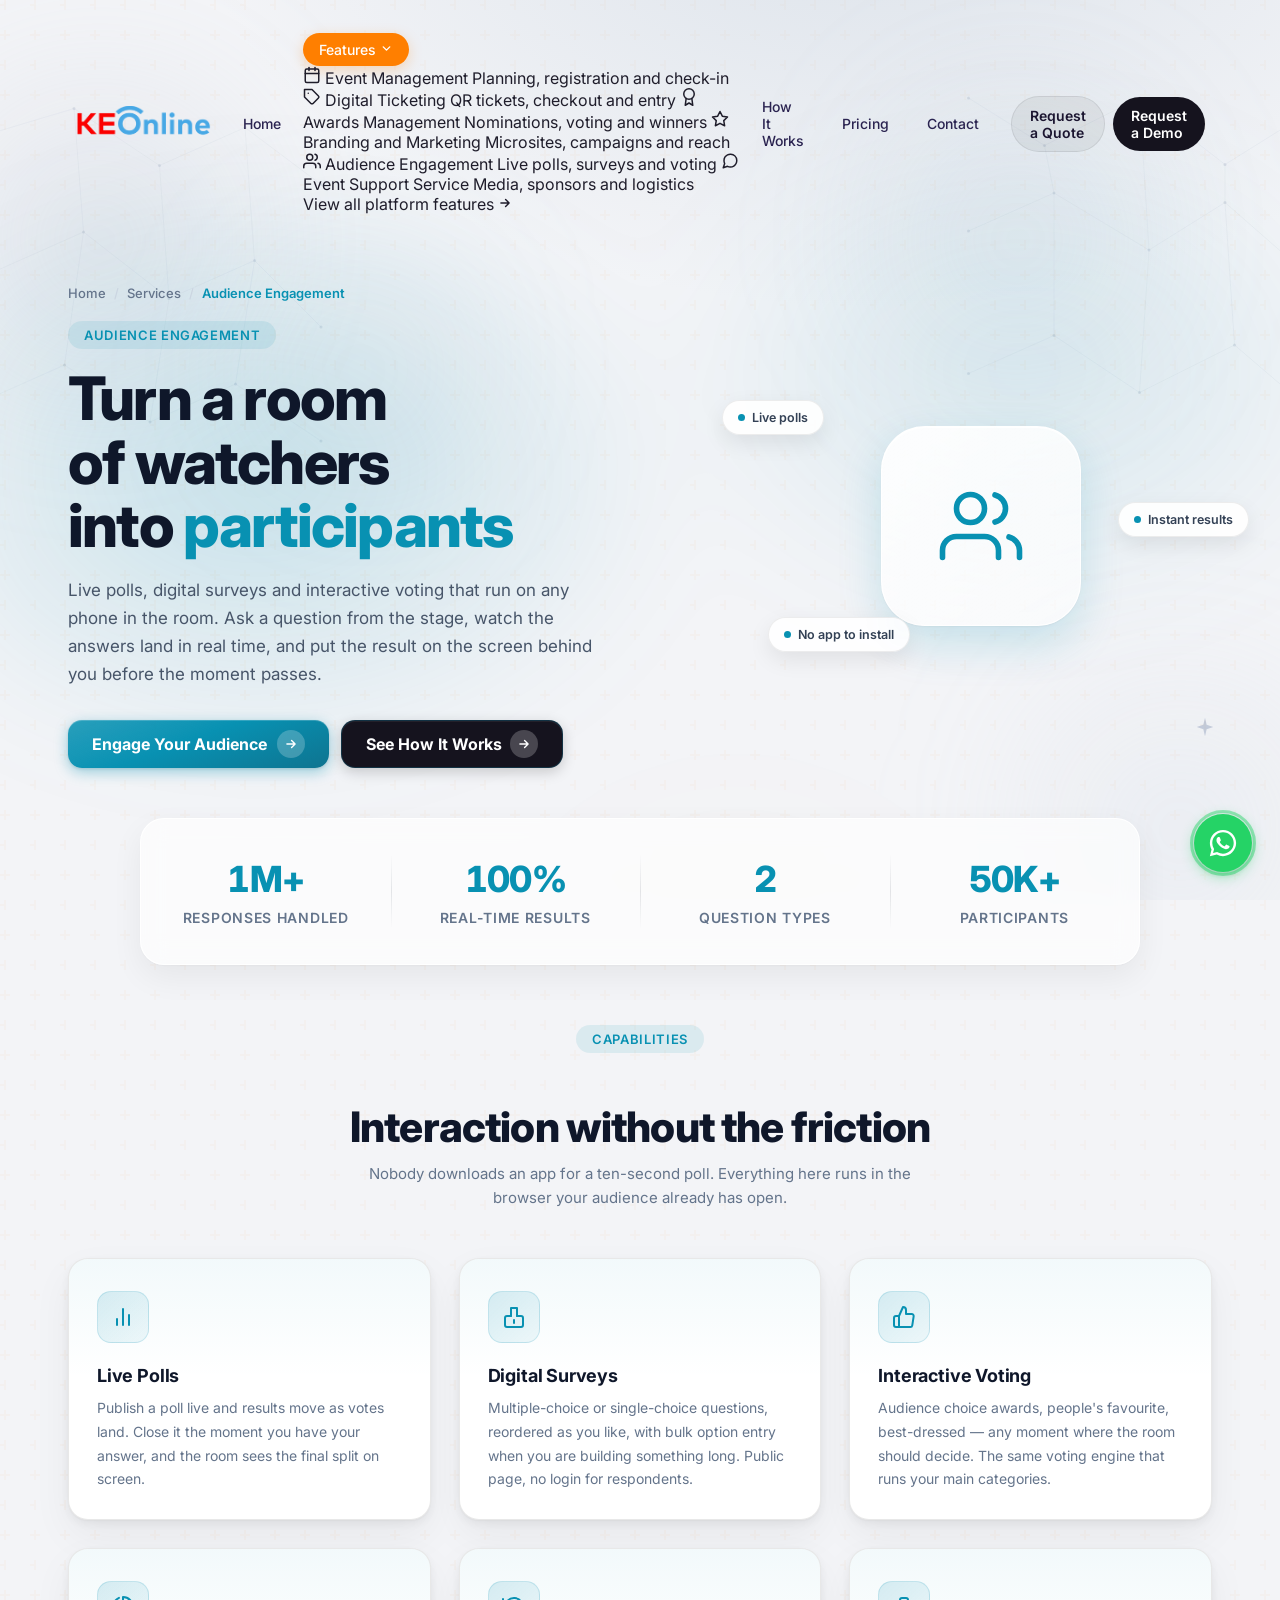
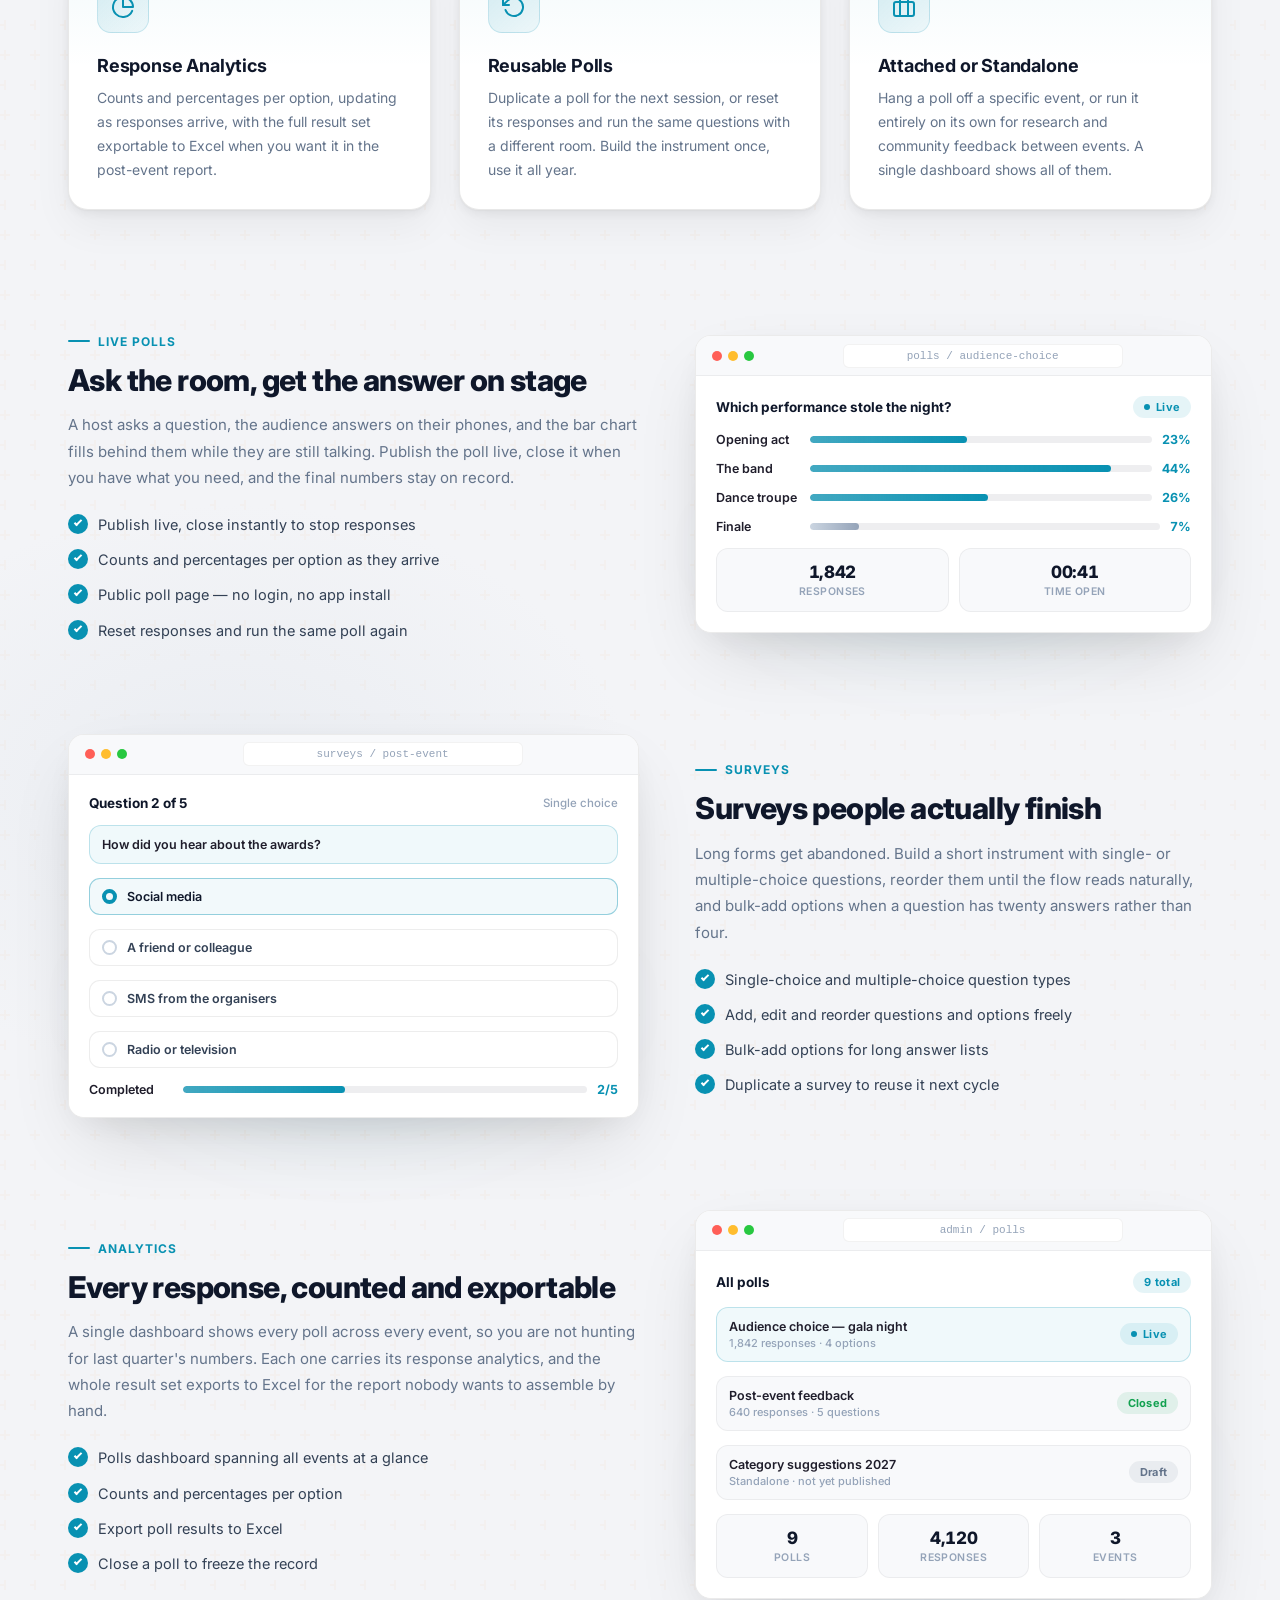
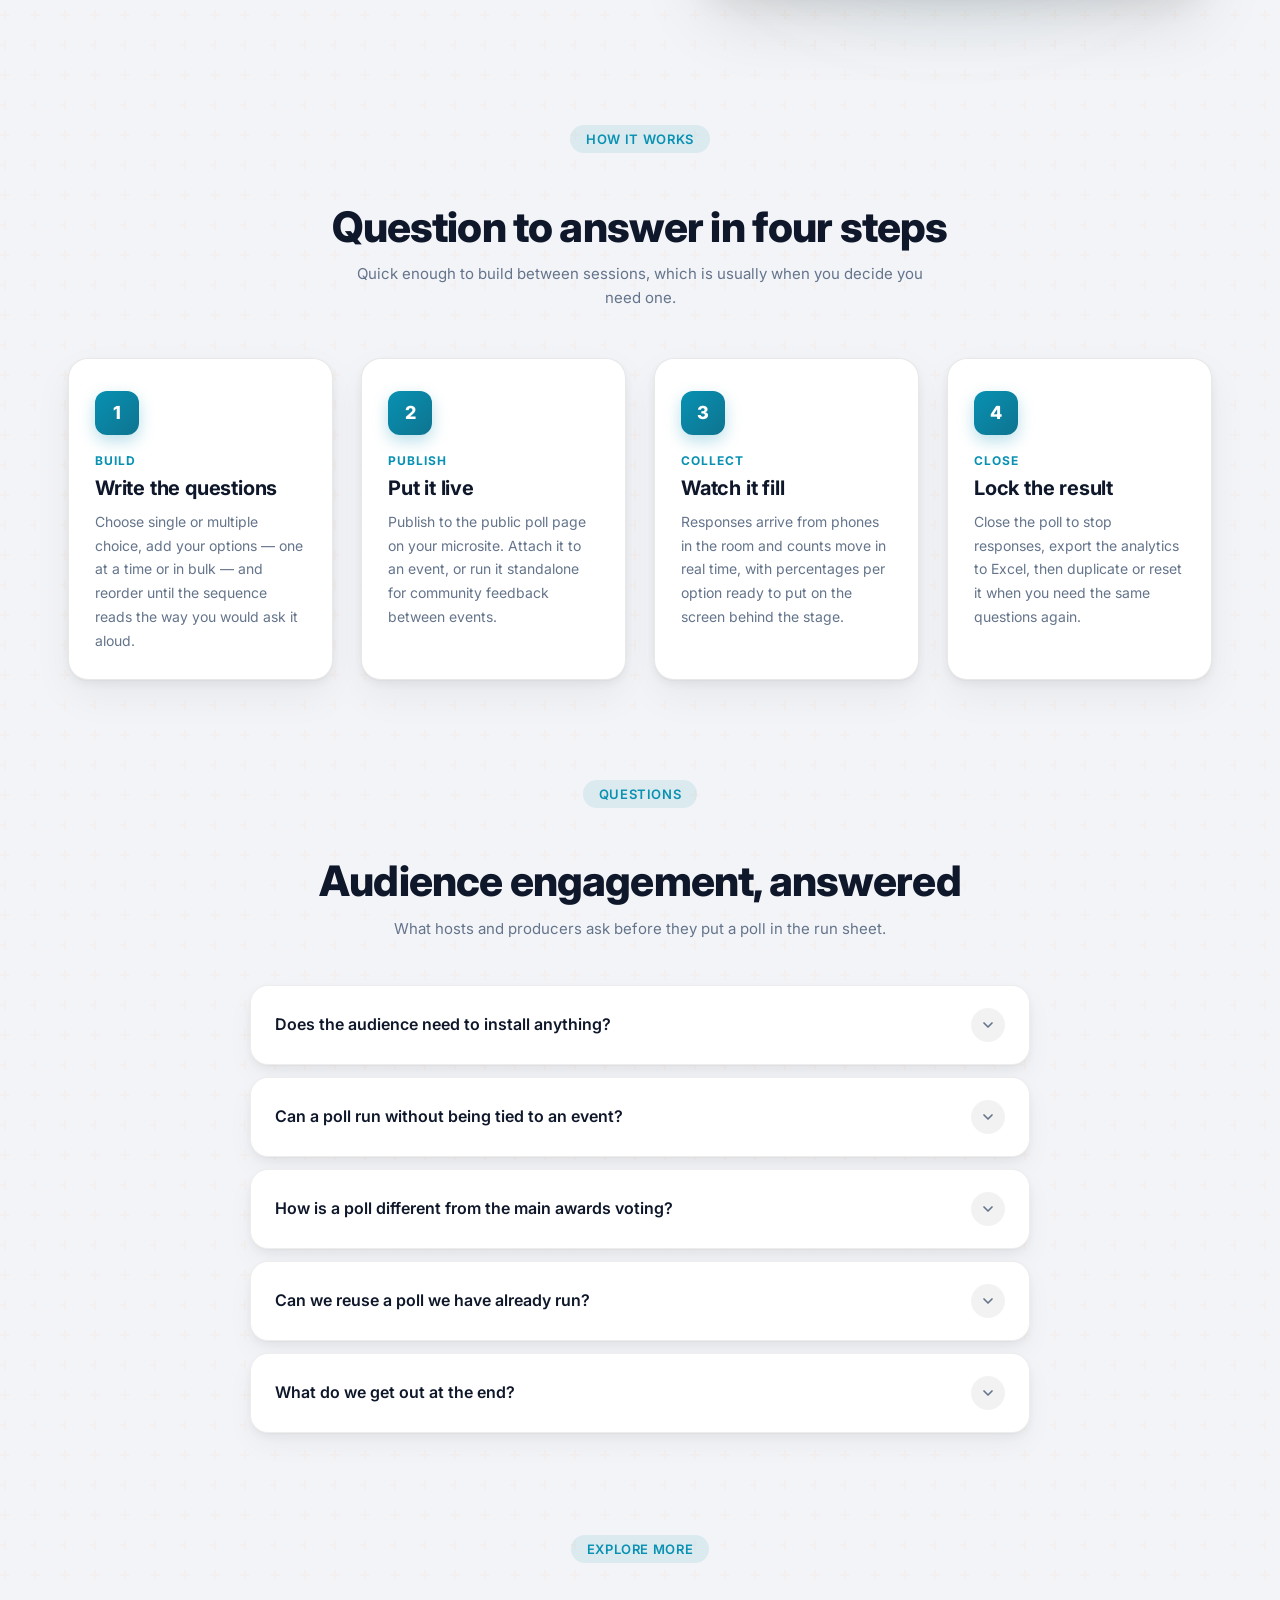
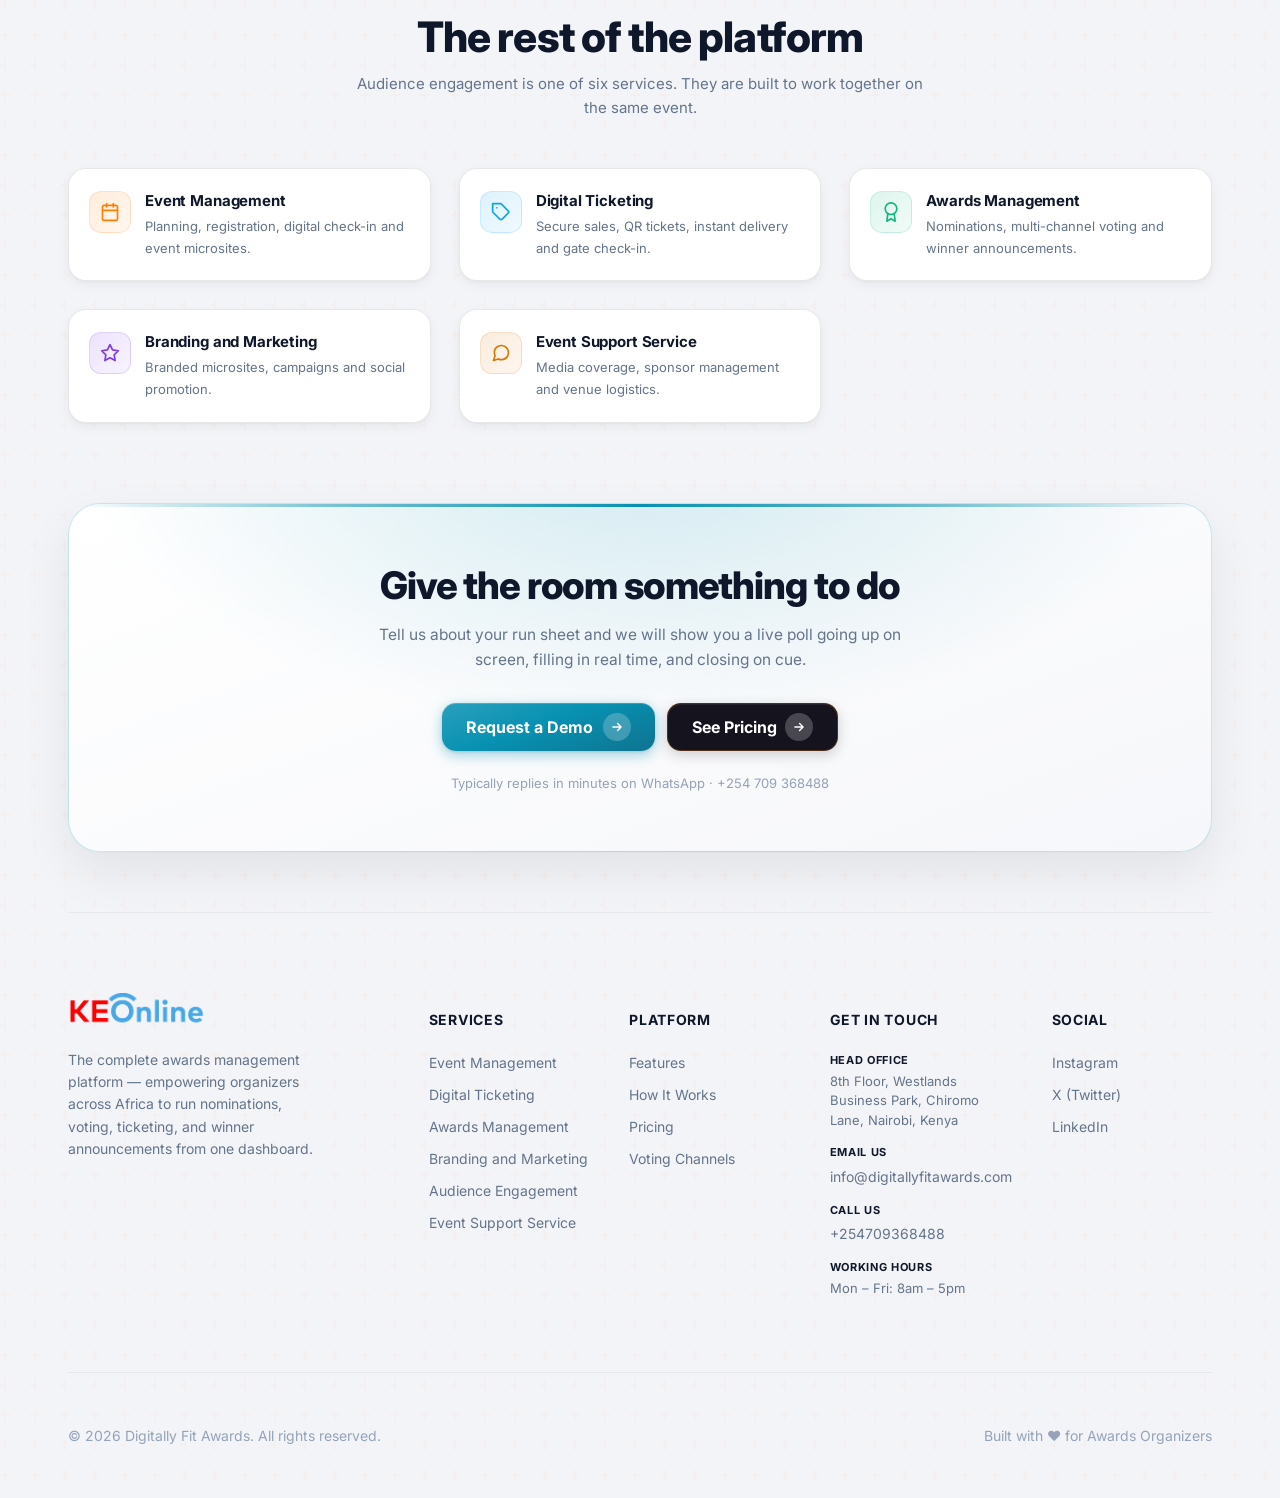
==== audience-engagement.html @ 9b41504e "feat: add Audience Engagement service page" ====
<!DOCTYPE html>
<html lang="en">

<head>
  <meta charset="UTF-8" />
  <meta name="viewport" content="width=device-width, initial-scale=1.0" />
  <meta name="description" content="Live polls, digital surveys and interactive voting that run in any browser, with real-time results and Excel export." />
  <title>Audience Engagement — Digitally Fit Awards</title>
  <link rel="icon" type="image/png" href="logo-favicon.png" />
  <link rel="apple-touch-icon" href="logo-favicon.png" />
  <link rel="preconnect" href="https://fonts.googleapis.com" />
  <link rel="preconnect" href="https://fonts.gstatic.com" crossorigin />
  <link href="https://fonts.googleapis.com/css2?family=Instrument+Serif:ital,wght@0,400;0,700;1,400;1,700&family=Inter:wght@400;500;600;700;800&display=swap" rel="stylesheet" />
  <link rel="stylesheet" href="main.css" />
  <link rel="stylesheet" href="subpage.css" />
  <script src="script.js" defer></script>
</head>

<body class="svc svc-audience-engagement">
  <!-- Scroll Progress -->
  <div class="scroll-progress" id="scroll-progress" aria-hidden="true"></div>

  <!-- Decorative background overlays -->
  <div class="bg-overlays" aria-hidden="true">
    <span class="bokeh bokeh-1"></span>
    <span class="bokeh bokeh-2"></span>
    <span class="bokeh bokeh-3"></span>
    <span class="bokeh bokeh-4"></span>
    <span class="bokeh bokeh-5"></span>
    <span class="bokeh bokeh-6"></span>

    <!-- Constellation / mesh network SVG -->
    <svg class="mesh mesh-left" viewBox="0 0 400 400" preserveAspectRatio="none" aria-hidden="true">
      <g stroke="rgba(100,120,150,0.13)" stroke-width="0.8" fill="none">
        <path d="M20 60 L120 30 L210 90 L300 50 L380 110" />
        <path d="M40 200 L130 160 L220 230 L310 190 L380 260" />
        <path d="M20 340 L110 300 L200 360 L290 320 L380 380" />
        <path d="M120 30 L130 160 L110 300" />
        <path d="M210 90 L220 230 L200 360" />
        <path d="M300 50 L310 190 L290 320" />
      </g>
      <g fill="rgba(100,120,150,0.28)">
        <circle cx="20" cy="60" r="1.6" />
        <circle cx="120" cy="30" r="1.6" />
        <circle cx="210" cy="90" r="1.6" />
        <circle cx="300" cy="50" r="1.6" />
        <circle cx="380" cy="110" r="1.6" />
        <circle cx="40" cy="200" r="1.6" />
        <circle cx="130" cy="160" r="1.6" />
        <circle cx="220" cy="230" r="1.6" />
        <circle cx="310" cy="190" r="1.6" />
        <circle cx="380" cy="260" r="1.6" />
        <circle cx="20" cy="340" r="1.6" />
        <circle cx="110" cy="300" r="1.6" />
        <circle cx="200" cy="360" r="1.6" />
        <circle cx="290" cy="320" r="1.6" />
        <circle cx="380" cy="380" r="1.6" />
      </g>
    </svg>
    <svg class="mesh mesh-right" viewBox="0 0 400 400" preserveAspectRatio="none" aria-hidden="true">
      <g stroke="rgba(100,120,150,0.13)" stroke-width="0.8" fill="none">
        <path d="M30 40 L110 90 L210 40 L300 110 L380 60" />
        <path d="M30 180 L120 140 L220 200 L300 150 L380 220" />
        <path d="M30 330 L120 290 L210 350 L310 300 L380 360" />
        <path d="M110 90 L120 140 L120 290" />
        <path d="M210 40 L220 200 L210 350" />
        <path d="M300 110 L300 150 L310 300" />
      </g>
      <g fill="rgba(100,120,150,0.28)">
        <circle cx="30" cy="40" r="1.6" />
        <circle cx="110" cy="90" r="1.6" />
        <circle cx="210" cy="40" r="1.6" />
        <circle cx="300" cy="110" r="1.6" />
        <circle cx="380" cy="60" r="1.6" />
        <circle cx="30" cy="180" r="1.6" />
        <circle cx="120" cy="140" r="1.6" />
        <circle cx="220" cy="200" r="1.6" />
        <circle cx="300" cy="150" r="1.6" />
        <circle cx="380" cy="220" r="1.6" />
        <circle cx="30" cy="330" r="1.6" />
        <circle cx="120" cy="290" r="1.6" />
        <circle cx="210" cy="350" r="1.6" />
        <circle cx="310" cy="300" r="1.6" />
        <circle cx="380" cy="360" r="1.6" />
      </g>
    </svg>

    <!-- Decorative sparkle -->
    <svg class="sparkle" viewBox="0 0 24 24" aria-hidden="true">
      <path d="M12 2 L13.8 9.5 L21 12 L13.8 14.5 L12 22 L10.2 14.5 L3 12 L10.2 9.5 Z" fill="rgba(100,120,160,0.35)" />
    </svg>
  </div>

  <div class="page">
    <!-- ===================== Header ===================== -->
    <header class="site-header" role="banner">
      <a class="brand" href="index.html" aria-label="Digitally Fit Awards home">
        <img src="dfe-logo.png" alt="Digitally Fit Awards logo" class="brand-logo" />
      </a>

      <nav class="primary-nav" aria-label="Primary">
        <ul>
          <li><a href="index.html" class="nav-link">Home</a></li>
          <li class="nav-item-dropdown">
            <button type="button" class="nav-link nav-dropdown-toggle is-active" id="services-toggle"
              aria-expanded="false" aria-controls="services-menu" aria-haspopup="true">
              Features
              <svg class="nav-caret" width="13" height="13" viewBox="0 0 24 24" fill="none" stroke="currentColor"
                stroke-width="2.6" stroke-linecap="round" stroke-linejoin="round" aria-hidden="true">
                <polyline points="6 9 12 15 18 9" />
              </svg>
            </button>

            <div class="nav-dropdown-menu" id="services-menu" aria-labelledby="services-toggle">
              <div class="nav-dd-grid">
                <a class="nav-dd-item to-event-management" href="event-management.html">
                  <span class="nav-dd-icon">
                    <svg width="18" height="18" viewBox="0 0 24 24" fill="none" stroke="currentColor" stroke-width="2"
                      stroke-linecap="round" stroke-linejoin="round" aria-hidden="true">
                      <rect x="3" y="4" width="18" height="18" rx="2" ry="2" />
                      <line x1="16" y1="2" x2="16" y2="6" />
                      <line x1="8" y1="2" x2="8" y2="6" />
                      <line x1="3" y1="10" x2="21" y2="10" />
                    </svg>
                  </span>
                  <span class="nav-dd-body">
                    <span class="nav-dd-name">Event Management</span>
                    <span class="nav-dd-desc">Planning, registration and check-in</span>
                  </span>
                </a>

                <a class="nav-dd-item to-digital-ticketing" href="digital-ticketing.html">
                  <span class="nav-dd-icon">
                    <svg width="18" height="18" viewBox="0 0 24 24" fill="none" stroke="currentColor" stroke-width="2"
                      stroke-linecap="round" stroke-linejoin="round" aria-hidden="true">
                      <path d="M20.59 13.41l-7.17 7.17a2 2 0 0 1-2.83 0L2 12V2h10l8.59 8.59a2 2 0 0 1 0 2.82z" />
                      <line x1="7" y1="7" x2="7.01" y2="7" />
                    </svg>
                  </span>
                  <span class="nav-dd-body">
                    <span class="nav-dd-name">Digital Ticketing</span>
                    <span class="nav-dd-desc">QR tickets, checkout and entry</span>
                  </span>
                </a>

                <a class="nav-dd-item to-awards-management" href="awards-management.html">
                  <span class="nav-dd-icon">
                    <svg width="18" height="18" viewBox="0 0 24 24" fill="none" stroke="currentColor" stroke-width="2"
                      stroke-linecap="round" stroke-linejoin="round" aria-hidden="true">
                      <circle cx="12" cy="8" r="7" />
                      <polyline points="8.21 13.89 7 23 12 20 17 23 15.79 13.88" />
                    </svg>
                  </span>
                  <span class="nav-dd-body">
                    <span class="nav-dd-name">Awards Management</span>
                    <span class="nav-dd-desc">Nominations, voting and winners</span>
                  </span>
                </a>

                <a class="nav-dd-item to-branding-marketing" href="branding-marketing.html">
                  <span class="nav-dd-icon">
                    <svg width="18" height="18" viewBox="0 0 24 24" fill="none" stroke="currentColor" stroke-width="2"
                      stroke-linecap="round" stroke-linejoin="round" aria-hidden="true">
                      <polygon
                        points="12 2 15.09 8.26 22 9.27 17 14.14 18.18 21.02 12 17.77 5.82 21.02 7 14.14 2 9.27 8.91 8.26 12 2" />
                    </svg>
                  </span>
                  <span class="nav-dd-body">
                    <span class="nav-dd-name">Branding and Marketing</span>
                    <span class="nav-dd-desc">Microsites, campaigns and reach</span>
                  </span>
                </a>

                <a class="nav-dd-item to-audience-engagement is-current" href="audience-engagement.html" aria-current="page">
                  <span class="nav-dd-icon">
                    <svg width="18" height="18" viewBox="0 0 24 24" fill="none" stroke="currentColor" stroke-width="2"
                      stroke-linecap="round" stroke-linejoin="round" aria-hidden="true">
                      <path d="M17 21v-2a4 4 0 0 0-4-4H5a4 4 0 0 0-4 4v2" />
                      <circle cx="9" cy="7" r="4" />
                      <path d="M23 21v-2a4 4 0 0 0-3-3.87" />
                      <path d="M16 3.13a4 4 0 0 1 0 7.75" />
                    </svg>
                  </span>
                  <span class="nav-dd-body">
                    <span class="nav-dd-name">Audience Engagement</span>
                    <span class="nav-dd-desc">Live polls, surveys and voting</span>
                  </span>
                </a>

                <a class="nav-dd-item to-event-support" href="event-support.html">
                  <span class="nav-dd-icon">
                    <svg width="18" height="18" viewBox="0 0 24 24" fill="none" stroke="currentColor" stroke-width="2"
                      stroke-linecap="round" stroke-linejoin="round" aria-hidden="true">
                      <path
                        d="M21 11.5a8.38 8.38 0 0 1-.9 3.8 8.5 8.5 0 0 1-7.6 4.7 8.38 8.38 0 0 1-3.8-.9L3 21l1.9-5.7a8.38 8.38 0 0 1-.9-3.8 8.5 8.5 0 0 1 4.7-7.6 8.38 8.38 0 0 1 3.8-.9h.5a8.48 8.48 0 0 1 8 8v.5z" />
                    </svg>
                  </span>
                  <span class="nav-dd-body">
                    <span class="nav-dd-name">Event Support Service</span>
                    <span class="nav-dd-desc">Media, sponsors and logistics</span>
                  </span>
                </a>
              </div>

              <a class="nav-dd-all" href="index.html#features">
                View all platform features
                <svg width="14" height="14" viewBox="0 0 24 24" fill="none" stroke="currentColor" stroke-width="2.5"
                  stroke-linecap="round" stroke-linejoin="round" aria-hidden="true">
                  <path d="M5 12h14M13 6l6 6-6 6" />
                </svg>
              </a>
            </div>
          </li>
          <li><a href="index.html#how-it-works" class="nav-link">How It Works</a></li>
          <li><a href="index.html#pricing" class="nav-link">Pricing</a></li>
          <li><a href="index.html#contact" class="nav-link">Contact</a></li>
        </ul>
      </nav>

      <div class="header-actions">
        <a href="https://wa.me/254709368488" target="_blank" rel="noopener noreferrer" class="btn btn-ghost">Request a Quote</a>
        <a href="https://wa.me/254709368488" target="_blank" rel="noopener noreferrer" class="btn btn-dark">Request a Demo</a>
      </div>

      <!-- Hamburger Menu Trigger (Mobile only) -->
      <button class="nav-toggle" id="nav-toggle" aria-label="Toggle navigation" aria-expanded="false">
        <span class="hamburger-bar bar-top"></span>
        <span class="hamburger-bar bar-middle"></span>
        <span class="hamburger-bar bar-bottom"></span>
      </button>
    </header>

    <!-- ===================== Mobile Overlay Menu ===================== -->
    <div class="mobile-menu-overlay" id="mobile-menu" aria-hidden="true">
      <div class="mobile-menu-inner">
        <div class="mobile-menu-header">
          <a class="brand" href="index.html" aria-label="Digitally Fit Awards home">
            <img src="dfe-logo.png" alt="Digitally Fit Awards logo" class="brand-logo" />
          </a>
          <button class="mobile-menu-close" id="mobile-menu-close" aria-label="Close menu">
            <svg viewBox="0 0 24 24" width="24" height="24" stroke="currentColor" stroke-width="2.5" fill="none"
              stroke-linecap="round" stroke-linejoin="round">
              <line x1="18" y1="6" x2="6" y2="18"></line>
              <line x1="6" y1="6" x2="18" y2="18"></line>
            </svg>
          </button>
        </div>

        <nav class="mobile-nav" aria-label="Mobile Primary">
          <ul>
            <li style="--i: 1;"><a href="index.html" class="mobile-nav-link">Home</a></li>
            <li style="--i: 2;" class="mobile-nav-group">
              <button type="button" class="mobile-nav-trigger is-active" id="mobile-services-toggle" aria-expanded="true" aria-controls="mobile-services">
                Features
                <svg class="mobile-nav-caret" width="18" height="18" viewBox="0 0 24 24" fill="none"
                  stroke="currentColor" stroke-width="2.6" stroke-linecap="round" stroke-linejoin="round"
                  aria-hidden="true">
                  <polyline points="6 9 12 15 18 9" />
                </svg>
              </button>
              <ul class="mobile-subnav is-open" id="mobile-services">
                <li><a href="event-management.html" class="mobile-subnav-link">Event Management</a></li>
                <li><a href="digital-ticketing.html" class="mobile-subnav-link">Digital Ticketing</a></li>
                <li><a href="awards-management.html" class="mobile-subnav-link">Awards Management</a></li>
                <li><a href="branding-marketing.html" class="mobile-subnav-link">Branding and Marketing</a></li>
                <li><a href="audience-engagement.html" class="mobile-subnav-link is-current" aria-current="page">Audience Engagement</a></li>
                <li><a href="event-support.html" class="mobile-subnav-link">Event Support Service</a></li>
              </ul>
            </li>
            <li style="--i: 3;"><a href="index.html#how-it-works" class="mobile-nav-link">How It Works</a></li>
            <li style="--i: 4;"><a href="index.html#pricing" class="mobile-nav-link">Pricing</a></li>
            <li style="--i: 5;"><a href="index.html#contact" class="mobile-nav-link">Contact</a></li>
          </ul>
        </nav>

        <div class="mobile-menu-footer">
          <a href="https://wa.me/254709368488" target="_blank" rel="noopener noreferrer" class="btn btn-ghost" style="--i: 6;">Request a Quote</a>
          <a href="https://wa.me/254709368488" target="_blank" rel="noopener noreferrer" class="btn btn-dark" style="--i: 7;">Request a Demo</a>
        </div>
      </div>
    </div>

    <!-- ===================== Hero ===================== -->
    <section class="svc-hero" aria-labelledby="svc-title">
      <div class="svc-hero-glow" aria-hidden="true"></div>

      <div class="svc-hero-copy">
        <nav class="svc-breadcrumb" aria-label="Breadcrumb">
          <a href="index.html">Home</a>
          <span class="sep" aria-hidden="true">/</span>
          <a href="index.html#features">Services</a>
          <span class="sep" aria-hidden="true">/</span>
          <span aria-current="page">Audience Engagement</span>
        </nav>

        <span class="svc-eyebrow">Audience Engagement</span>

        <h1 id="svc-title" class="svc-hero-title">
          Turn a room of watchers into <span class="accent">participants</span>
        </h1>

        <p class="svc-hero-lead">Live polls, digital surveys and interactive voting that run on any phone in the room.
          Ask a question from the stage, watch the answers land in real time, and put the result on the screen behind
          you before the moment passes.</p>

        <div class="svc-hero-ctas">
          <a href="https://wa.me/254709368488" target="_blank" rel="noopener noreferrer" class="cta-primary svc-cta-accent">
            <span>Engage Your Audience</span>
            <span class="cta-arrow" aria-hidden="true">
              <svg viewBox="0 0 24 24" width="14" height="14">
                <path d="M5 12h13M13 6l6 6-6 6" fill="none" stroke="#fff" stroke-width="2.4" stroke-linecap="round"
                  stroke-linejoin="round" />
              </svg>
            </span>
          </a>
          <a href="#how-it-works" class="cta-secondary">
            <span>See How It Works</span>
            <span class="cta-arrow" aria-hidden="true">
              <svg viewBox="0 0 24 24" width="14" height="14">
                <path d="M5 12h13M13 6l6 6-6 6" fill="none" stroke="#fff" stroke-width="2.4" stroke-linecap="round"
                  stroke-linejoin="round" />
              </svg>
            </span>
          </a>
        </div>
      </div>

      <div class="svc-hero-visual" aria-hidden="true">
        <div class="svc-hero-emblem">
          <svg viewBox="0 0 24 24" fill="none" stroke="currentColor" stroke-width="1.6" stroke-linecap="round"
            stroke-linejoin="round">
            <path d="M17 21v-2a4 4 0 0 0-4-4H5a4 4 0 0 0-4 4v2" />
            <circle cx="9" cy="7" r="4" />
            <path d="M23 21v-2a4 4 0 0 0-3-3.87" />
            <path d="M16 3.13a4 4 0 0 1 0 7.75" />
          </svg>
        </div>
        <span class="svc-orbit svc-orbit-1">Live polls</span>
        <span class="svc-orbit svc-orbit-2">Instant results</span>
        <span class="svc-orbit svc-orbit-3">No app to install</span>
      </div>
    </section>

    <!-- ===================== Stats ===================== -->
    <section class="svc-stats stats-section" aria-label="Audience engagement at a glance">
      <div class="stats-grid">
        <div class="stat-card">
          <div class="stat-value">1M+</div>
          <div class="stat-label">Responses Handled</div>
        </div>
        <div class="stat-card">
          <div class="stat-value">100%</div>
          <div class="stat-label">Real-Time Results</div>
        </div>
        <div class="stat-card">
          <div class="stat-value">2</div>
          <div class="stat-label">Question Types</div>
        </div>
        <div class="stat-card">
          <div class="stat-value">50K+</div>
          <div class="stat-label">Participants</div>
        </div>
      </div>
    </section>

    <!-- ===================== Capabilities ===================== -->
    <section class="svc-section" id="capabilities">
      <div class="svc-section-head">
        <span class="svc-eyebrow">Capabilities</span>
        <h2 class="section-title">Interaction without the friction</h2>
        <p class="section-subtitle">Nobody downloads an app for a ten-second poll. Everything here runs in the browser
          your audience already has open.</p>
      </div>

      <div class="features-grid">
        <div class="svc-card">
          <div class="svc-card-icon">
            <svg width="24" height="24" viewBox="0 0 24 24" fill="none" stroke="currentColor" stroke-width="2"
              stroke-linecap="round" stroke-linejoin="round" aria-hidden="true">
              <line x1="18" y1="20" x2="18" y2="10" />
              <line x1="12" y1="20" x2="12" y2="4" />
              <line x1="6" y1="20" x2="6" y2="14" />
            </svg>
          </div>
          <h3 class="svc-card-title">Live Polls</h3>
          <p class="svc-card-desc">Publish a poll live and results move as votes land. Close it the moment you have
            your answer, and the room sees the final split on screen.</p>
        </div>

        <div class="svc-card">
          <div class="svc-card-icon">
            <svg width="24" height="24" viewBox="0 0 24 24" fill="none" stroke="currentColor" stroke-width="2"
              stroke-linecap="round" stroke-linejoin="round" aria-hidden="true">
              <path d="M9 11H5a2 2 0 0 0-2 2v7a2 2 0 0 0 2 2h14a2 2 0 0 0 2-2v-7a2 2 0 0 0-2-2h-4" />
              <polyline points="9 11 9 3 15 3 15 11" />
              <line x1="12" y1="15" x2="12" y2="18" />
            </svg>
          </div>
          <h3 class="svc-card-title">Digital Surveys</h3>
          <p class="svc-card-desc">Multiple-choice or single-choice questions, reordered as you like, with bulk option
            entry when you are building something long. Public page, no login for respondents.</p>
        </div>

        <div class="svc-card">
          <div class="svc-card-icon">
            <svg width="24" height="24" viewBox="0 0 24 24" fill="none" stroke="currentColor" stroke-width="2"
              stroke-linecap="round" stroke-linejoin="round" aria-hidden="true">
              <path d="M14 9V5a3 3 0 0 0-3-3l-4 9v11h11.28a2 2 0 0 0 2-1.7l1.38-9a2 2 0 0 0-2-2.3zM7 22H4a2 2 0 0 1-2-2v-7a2 2 0 0 1 2-2h3" />
            </svg>
          </div>
          <h3 class="svc-card-title">Interactive Voting</h3>
          <p class="svc-card-desc">Audience choice awards, people's favourite, best-dressed — any moment where the
            room should decide. The same voting engine that runs your main categories.</p>
        </div>

        <div class="svc-card">
          <div class="svc-card-icon">
            <svg width="24" height="24" viewBox="0 0 24 24" fill="none" stroke="currentColor" stroke-width="2"
              stroke-linecap="round" stroke-linejoin="round" aria-hidden="true">
              <path d="M21.21 15.89A10 10 0 1 1 8 2.83" />
              <path d="M22 12A10 10 0 0 0 12 2v10z" />
            </svg>
          </div>
          <h3 class="svc-card-title">Response Analytics</h3>
          <p class="svc-card-desc">Counts and percentages per option, updating as responses arrive, with the full
            result set exportable to Excel when you want it in the post-event report.</p>
        </div>

        <div class="svc-card">
          <div class="svc-card-icon">
            <svg width="24" height="24" viewBox="0 0 24 24" fill="none" stroke="currentColor" stroke-width="2"
              stroke-linecap="round" stroke-linejoin="round" aria-hidden="true">
              <polyline points="1 4 1 10 7 10" />
              <path d="M3.51 15a9 9 0 1 0 2.13-9.36L1 10" />
            </svg>
          </div>
          <h3 class="svc-card-title">Reusable Polls</h3>
          <p class="svc-card-desc">Duplicate a poll for the next session, or reset its responses and run the same
            questions with a different room. Build the instrument once, use it all year.</p>
        </div>

        <div class="svc-card">
          <div class="svc-card-icon">
            <svg width="24" height="24" viewBox="0 0 24 24" fill="none" stroke="currentColor" stroke-width="2"
              stroke-linecap="round" stroke-linejoin="round" aria-hidden="true">
              <rect x="2" y="7" width="20" height="14" rx="2" ry="2" />
              <path d="M16 21V5a2 2 0 0 0-2-2h-4a2 2 0 0 0-2 2v16" />
            </svg>
          </div>
          <h3 class="svc-card-title">Attached or Standalone</h3>
          <p class="svc-card-desc">Hang a poll off a specific event, or run it entirely on its own for research and
            community feedback between events. A single dashboard shows all of them.</p>
        </div>
      </div>
    </section>

    <!-- ===================== Deep dives ===================== -->
    <section class="svc-deep" aria-label="How audience engagement works in detail">

      <div class="svc-deep-row">
        <div class="svc-deep-copy">
          <span class="svc-deep-label">Live Polls</span>
          <h2 class="svc-deep-title">Ask the room, get the answer on stage</h2>
          <p class="svc-deep-text">A host asks a question, the audience answers on their phones, and the bar chart
            fills behind them while they are still talking. Publish the poll live, close it when you have what you
            need, and the final numbers stay on record.</p>
          <ul class="svc-deep-list">
            <li>Publish live, close instantly to stop responses</li>
            <li>Counts and percentages per option as they arrive</li>
            <li>Public poll page — no login, no app install</li>
            <li>Reset responses and run the same poll again</li>
          </ul>
        </div>

        <div class="svc-deep-visual">
          <div class="browser-frame">
            <div class="browser-header">
              <div class="browser-dots">
                <span class="dot red"></span>
                <span class="dot yellow"></span>
                <span class="dot green"></span>
              </div>
              <div class="browser-address">polls / audience-choice</div>
            </div>
            <div class="svc-mock">
              <div class="svc-mock-head">
                <span class="svc-mock-title">Which performance stole the night?</span>
                <span class="svc-chip is-live">Live</span>
              </div>

              <div class="svc-mock-barrow">
                <span class="svc-mock-name">Opening act</span>
                <span class="svc-mock-bar"><span class="svc-mock-bar-fill" style="width: 46%; --d: 0s;"></span></span>
                <span class="svc-mock-value">23%</span>
              </div>
              <div class="svc-mock-barrow">
                <span class="svc-mock-name">The band</span>
                <span class="svc-mock-bar"><span class="svc-mock-bar-fill" style="width: 88%; --d: .12s;"></span></span>
                <span class="svc-mock-value">44%</span>
              </div>
              <div class="svc-mock-barrow">
                <span class="svc-mock-name">Dance troupe</span>
                <span class="svc-mock-bar"><span class="svc-mock-bar-fill" style="width: 52%; --d: .24s;"></span></span>
                <span class="svc-mock-value">26%</span>
              </div>
              <div class="svc-mock-barrow">
                <span class="svc-mock-name">Finale</span>
                <span class="svc-mock-bar"><span class="svc-mock-bar-fill is-muted" style="width: 14%; --d: .36s;"></span></span>
                <span class="svc-mock-value">7%</span>
              </div>

              <div class="svc-mock-grid cols-2">
                <div class="svc-mock-tile"><strong>1,842</strong><span>Responses</span></div>
                <div class="svc-mock-tile"><strong>00:41</strong><span>Time open</span></div>
              </div>
            </div>
          </div>
        </div>
      </div>

      <div class="svc-deep-row is-reversed">
        <div class="svc-deep-copy">
          <span class="svc-deep-label">Surveys</span>
          <h2 class="svc-deep-title">Surveys people actually finish</h2>
          <p class="svc-deep-text">Long forms get abandoned. Build a short instrument with single- or multiple-choice
            questions, reorder them until the flow reads naturally, and bulk-add options when a question has twenty
            answers rather than four.</p>
          <ul class="svc-deep-list">
            <li>Single-choice and multiple-choice question types</li>
            <li>Add, edit and reorder questions and options freely</li>
            <li>Bulk-add options for long answer lists</li>
            <li>Duplicate a survey to reuse it next cycle</li>
          </ul>
        </div>

        <div class="svc-deep-visual">
          <div class="browser-frame">
            <div class="browser-header">
              <div class="browser-dots">
                <span class="dot red"></span>
                <span class="dot yellow"></span>
                <span class="dot green"></span>
              </div>
              <div class="browser-address">surveys / post-event</div>
            </div>
            <div class="svc-mock">
              <div class="svc-mock-head">
                <span class="svc-mock-title">Question 2 of 5</span>
                <span class="svc-mock-sub">Single choice</span>
              </div>

              <div class="svc-mock-row is-highlight">
                <span class="svc-mock-name">How did you hear about the awards?</span>
              </div>

              <div class="svc-mock-option is-picked">Social media</div>
              <div class="svc-mock-option">A friend or colleague</div>
              <div class="svc-mock-option">SMS from the organisers</div>
              <div class="svc-mock-option">Radio or television</div>

              <div class="svc-mock-barrow">
                <span class="svc-mock-name">Completed</span>
                <span class="svc-mock-bar"><span class="svc-mock-bar-fill" style="width: 40%; --d: 0s;"></span></span>
                <span class="svc-mock-value">2/5</span>
              </div>
            </div>
          </div>
        </div>
      </div>

      <div class="svc-deep-row">
        <div class="svc-deep-copy">
          <span class="svc-deep-label">Analytics</span>
          <h2 class="svc-deep-title">Every response, counted and exportable</h2>
          <p class="svc-deep-text">A single dashboard shows every poll across every event, so you are not hunting for
            last quarter's numbers. Each one carries its response analytics, and the whole result set exports to Excel
            for the report nobody wants to assemble by hand.</p>
          <ul class="svc-deep-list">
            <li>Polls dashboard spanning all events at a glance</li>
            <li>Counts and percentages per option</li>
            <li>Export poll results to Excel</li>
            <li>Close a poll to freeze the record</li>
          </ul>
        </div>

        <div class="svc-deep-visual">
          <div class="browser-frame">
            <div class="browser-header">
              <div class="browser-dots">
                <span class="dot red"></span>
                <span class="dot yellow"></span>
                <span class="dot green"></span>
              </div>
              <div class="browser-address">admin / polls</div>
            </div>
            <div class="svc-mock">
              <div class="svc-mock-head">
                <span class="svc-mock-title">All polls</span>
                <span class="svc-chip">9 total</span>
              </div>

              <div class="svc-mock-row is-highlight">
                <span class="svc-mock-name">Audience choice — gala night
                  <span class="svc-mock-meta">1,842 responses · 4 options</span>
                </span>
                <span class="svc-chip is-live">Live</span>
              </div>

              <div class="svc-mock-row">
                <span class="svc-mock-name">Post-event feedback
                  <span class="svc-mock-meta">640 responses · 5 questions</span>
                </span>
                <span class="svc-chip is-ok">Closed</span>
              </div>

              <div class="svc-mock-row">
                <span class="svc-mock-name">Category suggestions 2027
                  <span class="svc-mock-meta">Standalone · not yet published</span>
                </span>
                <span class="svc-chip is-muted">Draft</span>
              </div>

              <div class="svc-mock-grid">
                <div class="svc-mock-tile"><strong>9</strong><span>Polls</span></div>
                <div class="svc-mock-tile"><strong>4,120</strong><span>Responses</span></div>
                <div class="svc-mock-tile"><strong>3</strong><span>Events</span></div>
              </div>
            </div>
          </div>
        </div>
      </div>
    </section>

    <!-- ===================== How it works ===================== -->
    <section class="svc-section" id="how-it-works">
      <div class="svc-section-head">
        <span class="svc-eyebrow">How It Works</span>
        <h2 class="section-title">Question to answer in four steps</h2>
        <p class="section-subtitle">Quick enough to build between sessions, which is usually when you decide you need
          one.</p>
      </div>

      <div class="lifecycle-grid">
        <div class="svc-step">
          <div class="svc-step-number">1</div>
          <div class="svc-step-phase">Build</div>
          <h3 class="svc-step-title">Write the questions</h3>
          <p class="svc-step-desc">Choose single or multiple choice, add your options — one at a time or in bulk — and
            reorder until the sequence reads the way you would ask it aloud.</p>
        </div>

        <div class="svc-step">
          <div class="svc-step-number">2</div>
          <div class="svc-step-phase">Publish</div>
          <h3 class="svc-step-title">Put it live</h3>
          <p class="svc-step-desc">Publish to the public poll page on your microsite. Attach it to an event, or run it
            standalone for community feedback between events.</p>
        </div>

        <div class="svc-step">
          <div class="svc-step-number">3</div>
          <div class="svc-step-phase">Collect</div>
          <h3 class="svc-step-title">Watch it fill</h3>
          <p class="svc-step-desc">Responses arrive from phones in the room and counts move in real time, with
            percentages per option ready to put on the screen behind the stage.</p>
        </div>

        <div class="svc-step">
          <div class="svc-step-number">4</div>
          <div class="svc-step-phase">Close</div>
          <h3 class="svc-step-title">Lock the result</h3>
          <p class="svc-step-desc">Close the poll to stop responses, export the analytics to Excel, then duplicate or
            reset it when you need the same questions again.</p>
        </div>
      </div>
    </section>

    <!-- ===================== FAQ ===================== -->
    <section class="faq" id="faq">
      <div class="svc-section-head">
        <span class="svc-eyebrow">Questions</span>
        <h2 class="section-title">Audience engagement, answered</h2>
        <p class="section-subtitle">What hosts and producers ask before they put a poll in the run sheet.</p>
      </div>

      <div class="faq-list">
        <div class="faq-item">
          <button type="button" class="faq-trigger" aria-expanded="false" aria-controls="faq-svc-1">
            <span class="faq-question">Does the audience need to install anything?</span>
            <span class="faq-chevron-wrap">
              <svg class="chevron" viewBox="0 0 24 24" fill="none" stroke="currentColor" stroke-width="2.5"
                stroke-linecap="round" stroke-linejoin="round">
                <polyline points="6 9 12 15 18 9" />
              </svg>
            </span>
          </button>
          <div class="faq-content" id="faq-svc-1">
            <div class="faq-answer">
              No. Polls have a public page on your microsite, so participants open a link in whatever browser they
              already have. There is no app, no account and no sign-in step between the question and the answer.
            </div>
          </div>
        </div>

        <div class="faq-item">
          <button type="button" class="faq-trigger" aria-expanded="false" aria-controls="faq-svc-2">
            <span class="faq-question">Can a poll run without being tied to an event?</span>
            <span class="faq-chevron-wrap">
              <svg class="chevron" viewBox="0 0 24 24" fill="none" stroke="currentColor" stroke-width="2.5"
                stroke-linecap="round" stroke-linejoin="round">
                <polyline points="6 9 12 15 18 9" />
              </svg>
            </span>
          </button>
          <div class="faq-content" id="faq-svc-2">
            <div class="faq-answer">
              Yes. A poll can be attached to a specific event or run entirely standalone, which suits community
              research and category suggestions between cycles. Either way it appears on the same polls dashboard
              alongside everything else.
            </div>
          </div>
        </div>

        <div class="faq-item">
          <button type="button" class="faq-trigger" aria-expanded="false" aria-controls="faq-svc-3">
            <span class="faq-question">How is a poll different from the main awards voting?</span>
            <span class="faq-chevron-wrap">
              <svg class="chevron" viewBox="0 0 24 24" fill="none" stroke="currentColor" stroke-width="2.5"
                stroke-linecap="round" stroke-linejoin="round">
                <polyline points="6 9 12 15 18 9" />
              </svg>
            </span>
          </button>
          <div class="faq-content" id="faq-svc-3">
            <div class="faq-answer">
              Awards voting runs through categories and candidates with paid vote bundles, USSD and payment gateways
              behind it. Polls are lighter — free, instant and disposable — for the questions you ask a room rather
              than a nation. Many programmes use both on the same night.
            </div>
          </div>
        </div>

        <div class="faq-item">
          <button type="button" class="faq-trigger" aria-expanded="false" aria-controls="faq-svc-4">
            <span class="faq-question">Can we reuse a poll we have already run?</span>
            <span class="faq-chevron-wrap">
              <svg class="chevron" viewBox="0 0 24 24" fill="none" stroke="currentColor" stroke-width="2.5"
                stroke-linecap="round" stroke-linejoin="round">
                <polyline points="6 9 12 15 18 9" />
              </svg>
            </span>
          </button>
          <div class="faq-content" id="faq-svc-4">
            <div class="faq-answer">
              Two ways. Duplicate it, which leaves the original and its responses untouched, or reset the responses on
              the existing poll and run the same questions with a new audience. Both keep you from rebuilding the
              question set.
            </div>
          </div>
        </div>

        <div class="faq-item">
          <button type="button" class="faq-trigger" aria-expanded="false" aria-controls="faq-svc-5">
            <span class="faq-question">What do we get out at the end?</span>
            <span class="faq-chevron-wrap">
              <svg class="chevron" viewBox="0 0 24 24" fill="none" stroke="currentColor" stroke-width="2.5"
                stroke-linecap="round" stroke-linejoin="round">
                <polyline points="6 9 12 15 18 9" />
              </svg>
            </span>
          </button>
          <div class="faq-content" id="faq-svc-5">
            <div class="faq-answer">
              Response analytics with counts and percentages for every option, and a full export to Excel. Closing the
              poll freezes the record, so the numbers you quote in the post-event report are the numbers that were on
              screen on the night.
            </div>
          </div>
        </div>
      </div>
    </section>

    <!-- ===================== Other services ===================== -->
    <section class="svc-section" id="other-services">
      <div class="svc-section-head">
        <span class="svc-eyebrow">Explore More</span>
        <h2 class="section-title">The rest of the platform</h2>
        <p class="section-subtitle">Audience engagement is one of six services. They are built to work together on the
          same event.</p>
      </div>

      <div class="features-grid">
        <a class="svc-other-card to-event-management" href="event-management.html">
          <span class="svc-other-icon">
            <svg width="20" height="20" viewBox="0 0 24 24" fill="none" stroke="currentColor" stroke-width="2"
              stroke-linecap="round" stroke-linejoin="round" aria-hidden="true">
              <rect x="3" y="4" width="18" height="18" rx="2" ry="2" />
              <line x1="16" y1="2" x2="16" y2="6" />
              <line x1="8" y1="2" x2="8" y2="6" />
              <line x1="3" y1="10" x2="21" y2="10" />
            </svg>
          </span>
          <span class="svc-other-body">
            <span class="svc-other-name">Event Management
              <svg width="14" height="14" viewBox="0 0 24 24" fill="none" stroke="currentColor" stroke-width="2.5"
                stroke-linecap="round" stroke-linejoin="round" aria-hidden="true">
                <path d="M5 12h14M13 6l6 6-6 6" />
              </svg>
            </span>
            <span class="svc-other-desc">Planning, registration, digital check-in and event microsites.</span>
          </span>
        </a>

        <a class="svc-other-card to-digital-ticketing" href="digital-ticketing.html">
          <span class="svc-other-icon">
            <svg width="20" height="20" viewBox="0 0 24 24" fill="none" stroke="currentColor" stroke-width="2"
              stroke-linecap="round" stroke-linejoin="round" aria-hidden="true">
              <path d="M20.59 13.41l-7.17 7.17a2 2 0 0 1-2.83 0L2 12V2h10l8.59 8.59a2 2 0 0 1 0 2.82z" />
              <line x1="7" y1="7" x2="7.01" y2="7" />
            </svg>
          </span>
          <span class="svc-other-body">
            <span class="svc-other-name">Digital Ticketing
              <svg width="14" height="14" viewBox="0 0 24 24" fill="none" stroke="currentColor" stroke-width="2.5"
                stroke-linecap="round" stroke-linejoin="round" aria-hidden="true">
                <path d="M5 12h14M13 6l6 6-6 6" />
              </svg>
            </span>
            <span class="svc-other-desc">Secure sales, QR tickets, instant delivery and gate check-in.</span>
          </span>
        </a>

        <a class="svc-other-card to-awards-management" href="awards-management.html">
          <span class="svc-other-icon">
            <svg width="20" height="20" viewBox="0 0 24 24" fill="none" stroke="currentColor" stroke-width="2"
              stroke-linecap="round" stroke-linejoin="round" aria-hidden="true">
              <circle cx="12" cy="8" r="7" />
              <polyline points="8.21 13.89 7 23 12 20 17 23 15.79 13.88" />
            </svg>
          </span>
          <span class="svc-other-body">
            <span class="svc-other-name">Awards Management
              <svg width="14" height="14" viewBox="0 0 24 24" fill="none" stroke="currentColor" stroke-width="2.5"
                stroke-linecap="round" stroke-linejoin="round" aria-hidden="true">
                <path d="M5 12h14M13 6l6 6-6 6" />
              </svg>
            </span>
            <span class="svc-other-desc">Nominations, multi-channel voting and winner announcements.</span>
          </span>
        </a>

        <a class="svc-other-card to-branding-marketing" href="branding-marketing.html">
          <span class="svc-other-icon">
            <svg width="20" height="20" viewBox="0 0 24 24" fill="none" stroke="currentColor" stroke-width="2"
              stroke-linecap="round" stroke-linejoin="round" aria-hidden="true">
              <polygon
                points="12 2 15.09 8.26 22 9.27 17 14.14 18.18 21.02 12 17.77 5.82 21.02 7 14.14 2 9.27 8.91 8.26 12 2" />
            </svg>
          </span>
          <span class="svc-other-body">
            <span class="svc-other-name">Branding and Marketing
              <svg width="14" height="14" viewBox="0 0 24 24" fill="none" stroke="currentColor" stroke-width="2.5"
                stroke-linecap="round" stroke-linejoin="round" aria-hidden="true">
                <path d="M5 12h14M13 6l6 6-6 6" />
              </svg>
            </span>
            <span class="svc-other-desc">Branded microsites, campaigns and social promotion.</span>
          </span>
        </a>

        <a class="svc-other-card to-event-support" href="event-support.html">
          <span class="svc-other-icon">
            <svg width="20" height="20" viewBox="0 0 24 24" fill="none" stroke="currentColor" stroke-width="2"
              stroke-linecap="round" stroke-linejoin="round" aria-hidden="true">
              <path
                d="M21 11.5a8.38 8.38 0 0 1-.9 3.8 8.5 8.5 0 0 1-7.6 4.7 8.38 8.38 0 0 1-3.8-.9L3 21l1.9-5.7a8.38 8.38 0 0 1-.9-3.8 8.5 8.5 0 0 1 4.7-7.6 8.38 8.38 0 0 1 3.8-.9h.5a8.48 8.48 0 0 1 8 8v.5z" />
            </svg>
          </span>
          <span class="svc-other-body">
            <span class="svc-other-name">Event Support Service
              <svg width="14" height="14" viewBox="0 0 24 24" fill="none" stroke="currentColor" stroke-width="2.5"
                stroke-linecap="round" stroke-linejoin="round" aria-hidden="true">
                <path d="M5 12h14M13 6l6 6-6 6" />
              </svg>
            </span>
            <span class="svc-other-desc">Media coverage, sponsor management and venue logistics.</span>
          </span>
        </a>
      </div>
    </section>

    <!-- ===================== CTA ===================== -->
    <section class="svc-cta-section">
      <div class="svc-cta-band">
        <h2 class="svc-cta-title">Give the room something to do</h2>
        <p class="svc-cta-text">Tell us about your run sheet and we will show you a live poll going up on screen,
          filling in real time, and closing on cue.</p>
        <div class="svc-cta-actions">
          <a href="https://wa.me/254709368488" target="_blank" rel="noopener noreferrer" class="cta-primary svc-cta-accent">
            <span>Request a Demo</span>
            <span class="cta-arrow" aria-hidden="true">
              <svg viewBox="0 0 24 24" width="14" height="14">
                <path d="M5 12h13M13 6l6 6-6 6" fill="none" stroke="#fff" stroke-width="2.4" stroke-linecap="round"
                  stroke-linejoin="round" />
              </svg>
            </span>
          </a>
          <a href="index.html#pricing" class="cta-secondary">
            <span>See Pricing</span>
            <span class="cta-arrow" aria-hidden="true">
              <svg viewBox="0 0 24 24" width="14" height="14">
                <path d="M5 12h13M13 6l6 6-6 6" fill="none" stroke="#fff" stroke-width="2.4" stroke-linecap="round"
                  stroke-linejoin="round" />
              </svg>
            </span>
          </a>
        </div>
        <p class="svc-cta-note">Typically replies in minutes on WhatsApp · +254 709 368488</p>
      </div>
    </section>

    <!-- ===================== Footer ===================== -->
    <footer class="site-footer">
      <div class="footer-grid">
        <div class="footer-brand">
          <img src="dfe-logo.png" alt="Digitally Fit Awards logo" class="brand-logo" style="margin-bottom: 20px;" />
          <p class="footer-desc">The complete awards management platform — empowering organizers across Africa to run
            nominations, voting, ticketing, and winner announcements from one dashboard.</p>
        </div>
        <div class="footer-col">
          <h4>Services</h4>
          <ul class="footer-links">
            <li><a href="event-management.html">Event Management</a></li>
            <li><a href="digital-ticketing.html">Digital Ticketing</a></li>
            <li><a href="awards-management.html">Awards Management</a></li>
            <li><a href="branding-marketing.html">Branding and Marketing</a></li>
            <li><a href="audience-engagement.html">Audience Engagement</a></li>
            <li><a href="event-support.html">Event Support Service</a></li>
          </ul>
        </div>
        <div class="footer-col">
          <h4>Platform</h4>
          <ul class="footer-links">
            <li><a href="index.html#features">Features</a></li>
            <li><a href="index.html#how-it-works">How It Works</a></li>
            <li><a href="index.html#pricing">Pricing</a></li>
            <li><a href="index.html#voting-channels">Voting Channels</a></li>
          </ul>
        </div>
        <div class="footer-col" id="contact">
          <h4>Get in Touch</h4>
          <ul class="footer-links footer-contact">
            <li class="contact-item">
              <span class="contact-label">Head Office</span>
              <span class="contact-value">8th Floor, Westlands Business Park, Chiromo Lane, Nairobi, Kenya</span>
            </li>
            <li class="contact-item">
              <span class="contact-label">Email Us</span>
              <a href="mailto:info@digitallyfitawards.com" class="contact-link">info@digitallyfitawards.com</a>
            </li>
            <li class="contact-item">
              <span class="contact-label">Call Us</span>
              <a href="tel:+254709368488" class="contact-link">+254709368488</a>
            </li>
            <li class="contact-item">
              <span class="contact-label">Working Hours</span>
              <span class="contact-value">Mon – Fri: 8am – 5pm</span>
            </li>
          </ul>
        </div>
        <div class="footer-col">
          <h4>Social</h4>
          <ul class="footer-links">
            <li><a href="https://www.instagram.com/digitallyfitawards/" target="_blank" rel="noopener noreferrer">Instagram</a></li>
            <li><a href="https://x.com/DigitallyFAward" target="_blank" rel="noopener noreferrer">X (Twitter)</a></li>
            <li><a href="https://ke.linkedin.com/company/digitally-fit-awards" target="_blank" rel="noopener noreferrer">LinkedIn</a></li>
          </ul>
        </div>
      </div>
      <div class="footer-bottom">
        <p>© 2026 Digitally Fit Awards. All rights reserved.</p>
        <p>Built with ❤️ for Awards Organizers</p>
      </div>
    </footer>
  </div>

  <!-- ===================== Floating WhatsApp Button ===================== -->
  <div class="wa-float" id="wa-float" role="complementary" aria-label="Chat on WhatsApp">
    <!-- Tooltip card -->
    <div class="wa-tooltip" id="wa-tooltip">
      <button class="wa-tooltip-close" id="wa-close" aria-label="Dismiss">
        <svg width="12" height="12" viewBox="0 0 24 24" fill="none" stroke="currentColor" stroke-width="2.8"
          stroke-linecap="round">
          <line x1="18" y1="6" x2="6" y2="18" />
          <line x1="6" y1="6" x2="18" y2="18" />
        </svg>
      </button>
      <p class="wa-tooltip-title">Chat with us on WhatsApp <span class="wa-wave">👋</span></p>
      <p class="wa-tooltip-sub">We typically reply in minutes</p>
    </div>
    <!-- WhatsApp button -->
    <a class="wa-btn" href="https://wa.me/254709368488" target="_blank" rel="noopener noreferrer"
      aria-label="Chat on WhatsApp">
      <svg viewBox="0 0 32 32" width="30" height="30" fill="#fff" xmlns="http://www.w3.org/2000/svg">
        <path
          d="M16.002 2C8.268 2 2 8.268 2 16.002c0 2.477.648 4.8 1.778 6.82L2 30l7.38-1.752A13.94 13.94 0 0 0 16.002 30C23.732 30 30 23.732 30 16.002 30 8.268 23.732 2 16.002 2zm0 25.417a11.36 11.36 0 0 1-5.795-1.586l-.416-.247-4.38 1.04 1.076-4.265-.271-.437A11.365 11.365 0 0 1 4.583 16c0-6.298 5.12-11.418 11.418-11.418S27.42 9.702 27.42 16c0 6.3-5.12 11.418-11.418 11.418zm6.258-8.548c-.343-.172-2.03-1.002-2.345-1.116-.315-.114-.544-.171-.773.172-.229.343-.886 1.116-1.086 1.344-.2.229-.4.257-.742.086-.343-.172-1.449-.534-2.76-1.703-1.02-.91-1.71-2.033-1.91-2.376-.2-.343-.021-.529.15-.7.154-.152.343-.4.514-.6.172-.2.229-.343.343-.572.114-.229.057-.429-.029-.6-.086-.172-.773-1.863-1.059-2.549-.28-.672-.563-.58-.773-.591l-.657-.011c-.229 0-.6.086-.914.429-.315.343-1.2 1.173-1.2 2.863 0 1.69 1.228 3.32 1.4 3.549.171.229 2.42 3.692 5.862 5.177.82.354 1.46.566 1.958.724.823.261 1.572.224 2.164.136.66-.099 2.03-.83 2.317-1.631.286-.8.286-1.486.2-1.63-.085-.142-.314-.228-.657-.4z" />
      </svg>
    </a>
  </div>
</body>

</html>
---- main.css ----
/* ============================================================
   Project — Hero + DFE Dashboard preview
   Theme: light silver-white gradient with mesh + bokeh overlays
   ============================================================ */

/* ---------- Reset / base ---------- */
*,
*::before,
*::after {
  box-sizing: border-box;
}

html,
body {
  margin: 0;
  padding: 0;
}

body {
  font-family: 'Inter', 'Public Sans', system-ui, -apple-system, Segoe UI, Roboto, sans-serif;
  color: #1f1d2b;
  -webkit-font-smoothing: antialiased;
  -moz-osx-font-smoothing: grayscale;
  text-rendering: optimizeLegibility;
  min-height: 100vh;
  /* Light silver-white gradient matching the reference screenshot */
  background:
    radial-gradient(ellipse 1100px 700px at 68% -2%, rgba(185, 200, 215, .40) 0%, transparent 62%),
    radial-gradient(ellipse 700px 500px at 18% 38%, rgba(200, 210, 222, .22) 0%, transparent 58%),
    url("data:image/svg+xml,%3Csvg width='60' height='60' viewBox='0 0 60 60' xmlns='http://www.w3.org/2000/svg'%3E%3Cg fill='none' fill-rule='evenodd'%3E%3Cg fill='%23ff7f00' fill-opacity='0.03'%3E%3Cpath d='M36 34v-4h-2v4h-4v2h4v4h2v-4h4v-2h-4zm0-30V0h-2v4h-4v2h4v4h2V4h-4zM6 34v-4H4v4H0v2h4v4h2v-4h4v-2H6zM6 4V0H4v4H0v2h4v4h2V4H6z'/%3E%3C/g%3E%3C/g%3E%3C/svg%3E"),
    #f3f4f7;
  overflow-x: hidden;
  overflow-x: clip;
}

::selection {
  background: #ff7f00;
  color: #fff;
}

html {
  scroll-behavior: smooth;
  /* Belt-and-braces against horizontal panning on mobile —
     body alone is not reliable on iOS/Android browsers */
  overflow-x: hidden;
  overflow-x: clip;
  /* Stop mobile browsers from auto-inflating text sizes */
  -webkit-text-size-adjust: 100%;
  text-size-adjust: 100%;
}

/* ---------- Premium motion & utility helpers ---------- */

/* Thin reading-progress bar pinned to the viewport top */
.scroll-progress {
  position: fixed;
  top: 0;
  left: 0;
  right: 0;
  height: 3px;
  background: linear-gradient(90deg, #ffa54f, #ff7f00, #e67200);
  transform: scaleX(0);
  transform-origin: 0 50%;
  z-index: 1000;
  pointer-events: none;
}

@keyframes fadeUp {
  from {
    opacity: 0;
    transform: translateY(24px);
  }

  to {
    opacity: 1;
    transform: translateY(0);
  }
}

/* Scroll-reveal — classes are applied by script.js, so the page
   degrades gracefully (fully visible) when JS is unavailable */
.reveal {
  opacity: 0;
}

.reveal.is-visible {
  animation: revealUp .8s cubic-bezier(.2, .8, .2, 1) var(--reveal-delay, 0s) both;
}

@keyframes revealUp {
  from {
    opacity: 0;
    transform: translateY(26px);
  }

  to {
    opacity: 1;
    transform: translateY(0);
  }
}

a:focus-visible,
button:focus-visible {
  outline: 2px solid rgba(255, 127, 0, .85);
  outline-offset: 3px;
}

@media (prefers-reduced-motion: reduce) {
  html {
    scroll-behavior: auto;
  }

  .reveal {
    opacity: 1;
  }

  .reveal.is-visible {
    animation: none;
  }
}

a {
  text-decoration: none;
  color: inherit;
}

button {
  font: inherit;
  cursor: pointer;
  border: 0;
  background: transparent;
}

ul {
  list-style: none;
  margin: 0;
  padding: 0;
}

/* ---------- Background overlays ---------- */
.bg-overlays {
  position: fixed;
  inset: 0;
  pointer-events: none;
  z-index: 0;
  overflow: hidden;
}



.bokeh {
  position: absolute;
  border-radius: 50%;
  filter: blur(80px);
}

.bokeh-1 {
  width: 360px;
  height: 360px;
  left: -80px;
  top: 60px;
  background: radial-gradient(circle, rgba(180, 192, 208, .45) 0%, transparent 70%);
}

.bokeh-2 {
  width: 260px;
  height: 260px;
  left: 18%;
  top: 240px;
  background: radial-gradient(circle, rgba(195, 206, 218, .30) 0%, transparent 70%);
}

.bokeh-3 {
  width: 320px;
  height: 320px;
  right: 8%;
  top: 80px;
  background: radial-gradient(circle, rgba(188, 200, 215, .35) 0%, transparent 70%);
}

.bokeh-4 {
  width: 380px;
  height: 380px;
  right: -90px;
  bottom: -120px;
  background: radial-gradient(circle, rgba(200, 210, 224, .30) 0%, transparent 70%);
}

.bokeh-5 {
  width: 450px;
  height: 450px;
  left: 40%;
  top: 800px;
  background: radial-gradient(circle, rgba(255, 127, 0, .05) 0%, transparent 70%);
}

.bokeh-6 {
  width: 500px;
  height: 500px;
  right: 15%;
  top: 1500px;
  background: radial-gradient(circle, rgba(185, 200, 215, .15) 0%, transparent 70%);
}

.mesh {
  position: absolute;
  width: 380px;
  height: 380px;
  opacity: .55;
}

.mesh-left {
  left: -40px;
  top: 80px;
}

.mesh-right {
  right: -40px;
  top: 60px;
}

.sparkle {
  position: absolute;
  right: 5%;
  bottom: 18%;
  width: 22px;
  height: 22px;
  opacity: .9;
}

/* ---------- Page wrapper ---------- */
.page {
  position: relative;
  z-index: 1;
  max-width: 1200px;
  margin: 0 auto;
  padding: 26px 28px 0;
}

/* ============================================================
   Header
   ============================================================ */
.site-header {
  display: flex;
  align-items: center;
  justify-content: space-between;
  gap: 16px;
  /* Stick to viewport top so it can animate on scroll */
  position: sticky;
  top: 14px;
  z-index: 20;
  /* Baseline pill geometry — visually transparent at the top of the page */
  margin: 0 auto;
  max-width: 100%;
  padding: 6px 6px 6px 6px;
  border-radius: 999px;
  border: 1px solid transparent;
  background-color: transparent;
  box-shadow: 0 0 0 0 rgba(0, 0, 0, 0);
  transition:
    max-width .45s cubic-bezier(.2, .8, .2, 1),
    padding .35s ease,
    background-color .35s ease,
    border-color .35s ease,
    box-shadow .35s ease,
    -webkit-backdrop-filter .35s ease,
    backdrop-filter .35s ease;
}

/* Collapsed state — added by script.js once the user scrolls past a threshold */
.site-header.is-scrolled {
  max-width: 1140px; /* Expanded width matching standard SaaS float navigation */
  padding: 8px 16px 8px 20px; /* Enhanced pill padding for balanced layout */
  background-color: rgba(255, 255, 255, 0.82);
  border-color: rgba(255, 255, 255, 0.4); /* Elegant translucent border */
  box-shadow: 0 16px 36px rgba(0, 0, 0, 0.05), 0 1px 3px rgba(0, 0, 0, 0.02); /* Multi-layered drop shadow */
  backdrop-filter: blur(18px) saturate(140%);
  -webkit-backdrop-filter: blur(18px) saturate(140%);
}

/* Flatten the inner nav pill so we don't get a pill-in-pill look */
.site-header.is-scrolled .primary-nav ul {
  background: transparent;
  border-color: transparent;
  padding: 0;
  backdrop-filter: none;
  -webkit-backdrop-filter: none;
}

.site-header.is-scrolled .nav-link.is-active {
  background: transparent;
  box-shadow: none;
  color: #1b1530;
  font-weight: 600;
}

/* Keep the secondary CTA visible for premium usability and completeness */
.site-header.is-scrolled .btn-ghost {
  display: inline-flex;
}

@media (prefers-reduced-motion: reduce) {
  .site-header {
    transition: none;
  }
}

.brand {
  display: inline-flex;
  align-items: center;
}

.brand-logo {
  display: block;
  height: 36px;
  width: auto;
  object-fit: contain;
  user-select: none;
  -webkit-user-drag: none;
}

.primary-nav ul {
  display: flex;
  align-items: center;
  gap: 6px;
}

.nav-link {
  display: inline-block;
  padding: 8px 16px;
  border-radius: 999px;
  font-size: 14px;
  font-weight: 500;
  color: #2a2350;
  transition: background-color .2s ease, color .2s ease;
}

.nav-link:hover {
  background: rgba(0, 0, 0, .06);
}

.nav-link.is-active {
  background: #ff7f00;
  color: #fff;
  box-shadow: 0 4px 14px rgba(255, 127, 0, .25);
}

.header-actions {
  display: inline-flex;
  align-items: center;
  gap: 8px;
}

.btn {
  display: inline-flex;
  align-items: center;
  justify-content: center;
  padding: 10px 18px;
  border-radius: 999px;
  font-size: 14px;
  font-weight: 600;
  transition: transform .15s ease, background-color .2s ease, color .2s ease, box-shadow .2s ease;
}

.btn-ghost {
  color: #1b1530;
  background: rgba(0, 0, 0, .05);
  border: 1px solid rgba(0, 0, 0, .08);
}

.btn-ghost:hover {
  background: rgba(0, 0, 0, .09);
}

.btn-dark {
  color: #fff;
  background: #15131e;
}

.btn-dark:hover {
  background: #000;
  transform: translateY(-1px);
}

/* ============================================================
   Hero
   ============================================================ */
.hero {
  text-align: center;
  padding: 80px 0 20px; /* Balanced top space, tighter bottom to pull mockup above the fold */
}

.hero-badge {
  display: inline-flex;
  align-items: center;
  gap: 9px;
  padding: 8px 18px;
  border-radius: 999px;
  background: rgba(255, 255, 255, 0.82);
  border: 1px solid rgba(0, 0, 0, 0.08);
  font-size: 13px;
  color: #374151;
  font-weight: 600;
  letter-spacing: .01em;
  backdrop-filter: blur(6px);
  -webkit-backdrop-filter: blur(6px);
  box-shadow: 0 1px 4px rgba(0, 0, 0, 0.07);
}

.badge-dot {
  width: 8px;
  height: 8px;
  border-radius: 50%;
  background: #ff7f00;
  flex-shrink: 0;
  box-shadow: 0 0 0 3px rgba(255, 127, 0, .18);
  animation: badgePulse 2.2s ease-in-out infinite;
}

@keyframes badgePulse {

  0%,
  100% {
    box-shadow: 0 0 0 3px rgba(255, 127, 0, .18);
  }

  50% {
    box-shadow: 0 0 0 7px rgba(255, 127, 0, .05);
  }
}

.badge-coin {
  width: 22px;
  height: 22px;
  border-radius: 50%;
  background: linear-gradient(135deg, #ffd778, #f5a623);
  display: inline-flex;
  align-items: center;
  justify-content: center;
  font-weight: 700;
  font-size: 12px;
  color: #6b3b00;
  box-shadow: 0 2px 6px rgba(245, 166, 35, .35);
}

.badge-pill {
  background: #fff;
  color: #1b1530;
  padding: 2px 10px;
  border-radius: 999px;
  font-weight: 600;
  font-size: 12px;
}

.hero-title {
  margin: 22px auto 14px;
  max-width: 880px;
  font-family: 'Instrument Serif', Georgia, 'Times New Roman', serif;
  font-size: clamp(48px, 7vw, 80px);
  line-height: 1.08;
  letter-spacing: -.01em;
  font-weight: 700;
  font-style: normal;
  color: #0f172a;
  text-shadow: none;
}

.hero-title em,
.hero-title i {
  font-style: italic;
  font-weight: 700;
}

/* Gradient ink on the hashtag line — same oranges as the primary CTA */
.title-accent {
  background: linear-gradient(120deg, #ff9f40 0%, #ff7f00 55%, #e67200 100%);
  -webkit-background-clip: text;
  background-clip: text;
  -webkit-text-fill-color: transparent;
  color: #ff7f00;
  font-style: normal;
}

.hero-subtitle {
  margin: 0 auto 28px;
  max-width: 620px;
  font-size: 15px;
  color: #64748b;
  line-height: 1.7;
  letter-spacing: .01em;
}

.hero-ctas {
  display: inline-flex;
  align-items: center;
  gap: 10px;
  flex-wrap: wrap;
  justify-content: center;
}

/* ---- Primary CTA: solid purple gradient ---- */
.cta-primary {
  display: inline-flex;
  align-items: center;
  justify-content: center;
  gap: 10px;
  padding: 0 24px;
  min-height: 48px;
  border-radius: 14px;
  background: linear-gradient(160deg, #ffa54f 0%, #ff7f00 45%, #e67200 100%);
  color: #fff;
  font-weight: 700;
  font-size: 16px;
  border: none;
  box-shadow:
    0 4px 14px rgba(255, 127, 0, .38),
    0 1px 3px rgba(0, 0, 0, .12),
    inset 0 1px 0 rgba(255, 255, 255, .18);
  transition: transform .2s ease, box-shadow .25s ease, filter .2s ease;
  white-space: nowrap;
}

.cta-primary:hover {
  transform: translateY(-2px);
  box-shadow:
    0 8px 26px rgba(255, 127, 0, .50),
    0 2px 6px rgba(0, 0, 0, .14),
    inset 0 1px 0 rgba(255, 255, 255, .22);
  filter: brightness(1.07);
}

.cta-primary:active {
  transform: translateY(0);
  filter: brightness(0.96);
}

/* Arrow icon circle inside primary CTA */
.cta-arrow {
  width: 28px;
  height: 28px;
  border-radius: 50%;
  background: rgba(255, 255, 255, .22);
  display: inline-flex;
  align-items: center;
  justify-content: center;
  flex-shrink: 0;
  transition: background .2s ease;
}

.cta-primary:hover .cta-arrow {
  background: rgba(255, 255, 255, .32);
}

/* ---- Secondary CTA: dark filled, same height as primary ---- */
.cta-secondary {
  display: inline-flex;
  align-items: center;
  justify-content: center;
  gap: 8px;
  padding: 0 24px;
  min-height: 48px;
  border-radius: 14px;
  font-size: 16px;
  font-weight: 700;
  color: #fff;
  background: #15131e;
  border: 1px solid rgba(255, 127, 0, .25);
  box-shadow:
    0 4px 14px rgba(0, 0, 0, .18),
    inset 0 1px 0 rgba(255, 255, 255, .06);
  transition: transform .2s ease, box-shadow .25s ease, background .2s ease, border-color .2s ease;
  white-space: nowrap;
}

.cta-secondary:hover {
  transform: translateY(-2px);
  background: #1e1a30;
  border-color: rgba(255, 127, 0, .55);
  box-shadow:
    0 8px 24px rgba(255, 127, 0, .22),
    0 2px 6px rgba(0, 0, 0, .15),
    inset 0 1px 0 rgba(255, 255, 255, .08);
}

.cta-secondary:active {
  transform: translateY(0);
  filter: brightness(0.97);
}

/* ---- Hero entrance choreography ---- */
.hero-badge {
  animation: fadeUp .7s cubic-bezier(.2, .8, .2, 1) 0s both;
}

.hero-title {
  animation: fadeUp .7s cubic-bezier(.2, .8, .2, 1) .08s both;
}

.hero-subtitle {
  animation: fadeUp .7s cubic-bezier(.2, .8, .2, 1) .16s both;
}

.hero-ctas {
  animation: fadeUp .7s cubic-bezier(.2, .8, .2, 1) .24s both;
}

.product-shot {
  animation: fadeUp .9s cubic-bezier(.2, .8, .2, 1) .34s both;
}

@media (prefers-reduced-motion: reduce) {

  .hero-badge,
  .hero-title,
  .hero-subtitle,
  .hero-ctas,
  .product-shot {
    animation: none;
  }
}

/* ============================================================
   Product screenshot (SaaS preview)
   ============================================================ */
.product-shot {
  position: relative;
  max-width: 95%; /* Make dashboard preview wider and more prominent */
  margin: 24px auto 40px; /* Compact bottom margin to pull up the sponsor section */
  padding: 0;
  border-radius: 16px;
  box-shadow:
    0 10px 40px -10px rgba(0, 0, 0, 0.08),
    0 30px 80px -15px rgba(0, 0, 0, 0.12);
}

/* Soft brand glow bleeding out from behind the browser frame */
.product-shot::before {
  content: '';
  position: absolute;
  inset: 10% -4% -8%;
  background: radial-gradient(ellipse 62% 55% at 50% 62%, rgba(255, 127, 0, 0.14), transparent 70%);
  filter: blur(42px);
  z-index: -1;
  pointer-events: none;
}

.browser-frame {
  background: #fff;
  border-radius: 16px;
  border: 1px solid rgba(0, 0, 0, 0.08);
  overflow: hidden;
  display: flex;
  flex-direction: column;
}

.browser-header {
  height: 40px;
  background: #f8f9fb;
  border-bottom: 1px solid rgba(0, 0, 0, 0.05);
  display: flex;
  align-items: center;
  padding: 0 16px;
  gap: 16px;
}

.browser-dots {
  display: flex;
  gap: 6px;
}

.dot {
  width: 10px;
  height: 10px;
  border-radius: 50%;
}

.dot.red { background: #ff5f57; }
.dot.yellow { background: #ffbd2e; }
.dot.green { background: #28c840; }

.browser-address {
  flex: 1;
  background: #fff;
  height: 24px;
  border-radius: 6px;
  border: 1px solid rgba(0, 0, 0, 0.05);
  font-size: 11px;
  color: #94a3b8;
  display: flex;
  align-items: center;
  justify-content: center;
  max-width: 280px;
  margin: 0 auto;
  font-family: monospace;
}

.product-shot-img {
  display: block;
  width: 100%;
  height: auto;
}

/* ============================================================
   Section Utilities
   ============================================================ */
.section-eyebrow {
  display: inline-block;
  padding: 6px 16px;
  border-radius: 999px;
  background: rgba(255, 127, 0, 0.1);
  color: #ff7f00;
  font-size: 13px;
  font-weight: 600;
  letter-spacing: 0.05em;
  text-transform: uppercase;
  margin-bottom: 16px;
}

.section-title {
  font-size: clamp(28px, 4vw, 42px);
  font-weight: 800;
  color: #0f172a;
  line-height: 1.1;
  margin-bottom: 12px;
  letter-spacing: -0.02em;
  text-wrap: balance;
}

.section-subtitle {
  font-size: 15px;
  color: #64748b;
  max-width: 580px;
  margin: 0 auto 36px;
  line-height: 1.6;
}

/* ============================================================
   Features Grid
   ============================================================ */
.features {
  padding: 50px 0; /* Snug vertical spacing for features */
  text-align: center;
}

.features-grid {
  display: grid;
  grid-template-columns: repeat(auto-fit, minmax(min(290px, 100%), 1fr));
  gap: 28px;
  margin-top: 48px;
  text-align: left;
}

/* Base card */
.feature-card {
  position: relative;
  background: #ffffff;
  padding: 36px 32px 28px;
  border-radius: 20px;
  border: 1px solid rgba(0, 0, 0, 0.09);
  overflow: hidden;
  display: flex;
  flex-direction: column;
  gap: 0;
  box-shadow:
    0 1px 2px rgba(0, 0, 0, 0.04),
    0 4px 12px rgba(0, 0, 0, 0.06),
    0 16px 40px rgba(0, 0, 0, 0.05);
  transition:
    transform 0.35s cubic-bezier(0.2, 0.8, 0.2, 1),
    box-shadow 0.35s ease,
    border-color 0.35s ease;
}


/* Subtle inner top-glow that mirrors the stripe colour */
.feature-card::after {
  content: '';
  position: absolute;
  top: 0;
  left: 0;
  right: 0;
  height: 120px;
  background: linear-gradient(180deg, rgba(255, 127, 0, 0.04) 0%, transparent 100%);
  pointer-events: none;
}

.feature-card:nth-child(2)::after {
  background: linear-gradient(180deg, rgba(14, 165, 233, 0.05) 0%, transparent 100%);
}

.feature-card:nth-child(3)::after {
  background: linear-gradient(180deg, rgba(16, 185, 129, 0.05) 0%, transparent 100%);
}

.feature-card:hover {
  transform: translateY(-8px);
  border-color: rgba(255, 127, 0, 0.28);
  box-shadow:
    0 1px 2px rgba(0, 0, 0, 0.04),
    0 8px 20px rgba(255, 127, 0, 0.12),
    0 24px 56px rgba(255, 127, 0, 0.10);
}

.feature-card:nth-child(2):hover {
  border-color: rgba(14, 165, 233, 0.28);
  box-shadow:
    0 1px 2px rgba(0, 0, 0, 0.04),
    0 8px 20px rgba(14, 165, 233, 0.12),
    0 24px 56px rgba(14, 165, 233, 0.10);
}

.feature-card:nth-child(3):hover {
  border-color: rgba(16, 185, 129, 0.28);
  box-shadow:
    0 1px 2px rgba(0, 0, 0, 0.04),
    0 8px 20px rgba(16, 185, 129, 0.12),
    0 24px 56px rgba(16, 185, 129, 0.10);
}

/* Icon box */
.feature-icon-box {
  width: 52px;
  height: 52px;
  border-radius: 14px;
  background: linear-gradient(135deg, rgba(255, 127, 0, 0.14), rgba(255, 127, 0, 0.06));
  border: 1px solid rgba(255, 127, 0, 0.16);
  display: flex;
  align-items: center;
  justify-content: center;
  margin-bottom: 24px;
  color: #ff7f00;
  flex-shrink: 0;
  transition: all 0.3s cubic-bezier(0.4, 0, 0.2, 1);
  position: relative;
  z-index: 2;
}

.feature-card:hover .feature-icon-box {
  transform: scale(1.1) rotate(5deg);
  background: #ff7f00;
  color: #fff;
  box-shadow: 0 10px 20px rgba(255, 127, 0, 0.2);
}

.feature-card:nth-child(2):hover .feature-icon-box {
  background: #0ea5e9;
  box-shadow: 0 10px 20px rgba(14, 165, 233, 0.2);
}

.feature-card:nth-child(3):hover .feature-icon-box {
  background: #10b981;
  box-shadow: 0 10px 20px rgba(16, 185, 129, 0.2);
}

/* Feature card color variants 4-8 */
.feature-card:nth-child(4) .feature-icon-box {
  background: linear-gradient(135deg, rgba(124, 58, 237, 0.14), rgba(124, 58, 237, 0.06));
  border-color: rgba(124, 58, 237, 0.16);
  color: #7c3aed;
}
.feature-card:nth-child(4)::after {
  background: linear-gradient(180deg, rgba(124, 58, 237, 0.05) 0%, transparent 100%);
}
.feature-card:nth-child(4) .feature-link { color: #7c3aed; }
.feature-card:nth-child(4):hover {
  border-color: rgba(124, 58, 237, 0.28);
  box-shadow: 0 1px 2px rgba(0,0,0,0.04), 0 8px 20px rgba(124, 58, 237, 0.12), 0 24px 56px rgba(124, 58, 237, 0.10);
}
.feature-card:nth-child(4):hover .feature-icon-box {
  background: #7c3aed;
  color: #fff;
  box-shadow: 0 10px 20px rgba(124, 58, 237, 0.2);
}

.feature-card:nth-child(5) .feature-icon-box {
  background: linear-gradient(135deg, rgba(8, 145, 178, 0.14), rgba(8, 145, 178, 0.06));
  border-color: rgba(8, 145, 178, 0.16);
  color: #0891b2;
}
.feature-card:nth-child(5)::after {
  background: linear-gradient(180deg, rgba(8, 145, 178, 0.05) 0%, transparent 100%);
}
.feature-card:nth-child(5) .feature-link { color: #0891b2; }
.feature-card:nth-child(5):hover {
  border-color: rgba(8, 145, 178, 0.28);
  box-shadow: 0 1px 2px rgba(0,0,0,0.04), 0 8px 20px rgba(8, 145, 178, 0.12), 0 24px 56px rgba(8, 145, 178, 0.10);
}
.feature-card:nth-child(5):hover .feature-icon-box {
  background: #0891b2;
  color: #fff;
  box-shadow: 0 10px 20px rgba(8, 145, 178, 0.2);
}

.feature-card:nth-child(6) .feature-icon-box {
  background: linear-gradient(135deg, rgba(217, 119, 6, 0.14), rgba(217, 119, 6, 0.06));
  border-color: rgba(217, 119, 6, 0.16);
  color: #d97706;
}
.feature-card:nth-child(6)::after {
  background: linear-gradient(180deg, rgba(217, 119, 6, 0.05) 0%, transparent 100%);
}
.feature-card:nth-child(6) .feature-link { color: #d97706; }
.feature-card:nth-child(6):hover {
  border-color: rgba(217, 119, 6, 0.28);
  box-shadow: 0 1px 2px rgba(0,0,0,0.04), 0 8px 20px rgba(217, 119, 6, 0.12), 0 24px 56px rgba(217, 119, 6, 0.10);
}
.feature-card:nth-child(6):hover .feature-icon-box {
  background: #d97706;
  color: #fff;
  box-shadow: 0 10px 20px rgba(217, 119, 6, 0.2);
}

.feature-card:nth-child(7) .feature-icon-box {
  background: linear-gradient(135deg, rgba(79, 70, 229, 0.14), rgba(79, 70, 229, 0.06));
  border-color: rgba(79, 70, 229, 0.16);
  color: #4f46e5;
}
.feature-card:nth-child(7)::after {
  background: linear-gradient(180deg, rgba(79, 70, 229, 0.05) 0%, transparent 100%);
}
.feature-card:nth-child(7) .feature-link { color: #4f46e5; }
.feature-card:nth-child(7):hover {
  border-color: rgba(79, 70, 229, 0.28);
  box-shadow: 0 1px 2px rgba(0,0,0,0.04), 0 8px 20px rgba(79, 70, 229, 0.12), 0 24px 56px rgba(79, 70, 229, 0.10);
}
.feature-card:nth-child(7):hover .feature-icon-box {
  background: #4f46e5;
  color: #fff;
  box-shadow: 0 10px 20px rgba(79, 70, 229, 0.2);
}

.feature-card:nth-child(8) .feature-icon-box {
  background: linear-gradient(135deg, rgba(225, 29, 72, 0.14), rgba(225, 29, 72, 0.06));
  border-color: rgba(225, 29, 72, 0.16);
  color: #e11d48;
}
.feature-card:nth-child(8)::after {
  background: linear-gradient(180deg, rgba(225, 29, 72, 0.05) 0%, transparent 100%);
}
.feature-card:nth-child(8) .feature-link { color: #e11d48; }
.feature-card:nth-child(8):hover {
  border-color: rgba(225, 29, 72, 0.28);
  box-shadow: 0 1px 2px rgba(0,0,0,0.04), 0 8px 20px rgba(225, 29, 72, 0.12), 0 24px 56px rgba(225, 29, 72, 0.10);
}
.feature-card:nth-child(8):hover .feature-icon-box {
  background: #e11d48;
  color: #fff;
  box-shadow: 0 10px 20px rgba(225, 29, 72, 0.2);
}

.feature-title {
  font-size: 18px;
  font-weight: 700;
  color: #0f172a;
  margin: 0 0 10px;
  letter-spacing: -0.01em;
}

.feature-description {
  font-size: 14px;
  color: #64748b;
  line-height: 1.7;
  margin: 0 0 14px;
}

/* Bullet list inside feature cards */
.feature-bullets {
  list-style: none;
  margin: 0;
  padding: 0;
  flex: 1;
  display: flex;
  flex-direction: column;
  gap: 7px;
}

.feature-bullets li {
  font-size: 13px;
  color: #475569;
  font-weight: 500;
  padding-left: 18px;
  position: relative;
  line-height: 1.5;
}

.feature-bullets li::before {
  content: '';
  position: absolute;
  left: 0;
  top: 7px;
  width: 6px;
  height: 6px;
  border-radius: 50%;
  background: currentColor;
  opacity: 0.45;
}

/* Tint bullet dots to match each card's accent color */
.feature-card:nth-child(1) .feature-bullets li { color: #ff7f00; }
.feature-card:nth-child(1) .feature-bullets li::before { opacity: 0.55; }
.feature-card:nth-child(2) .feature-bullets li { color: #0ea5e9; }
.feature-card:nth-child(2) .feature-bullets li::before { opacity: 0.55; }
.feature-card:nth-child(3) .feature-bullets li { color: #10b981; }
.feature-card:nth-child(3) .feature-bullets li::before { opacity: 0.55; }
.feature-card:nth-child(4) .feature-bullets li { color: #7c3aed; }
.feature-card:nth-child(4) .feature-bullets li::before { opacity: 0.55; }
.feature-card:nth-child(5) .feature-bullets li { color: #0891b2; }
.feature-card:nth-child(5) .feature-bullets li::before { opacity: 0.55; }
.feature-card:nth-child(6) .feature-bullets li { color: #d97706; }
.feature-card:nth-child(6) .feature-bullets li::before { opacity: 0.55; }

/* Bottom 'learn more' link */
.feature-link {
  display: inline-flex;
  align-items: center;
  gap: 6px;
  margin-top: 24px;
  font-size: 13px;
  font-weight: 600;
  color: #ff7f00;
  text-decoration: none;
  transition: gap 0.2s ease, opacity 0.2s ease;
  opacity: 0.8;
}

.feature-card:nth-child(2) .feature-link {
  color: #0ea5e9;
}

.feature-card:nth-child(3) .feature-link {
  color: #10b981;
}

.feature-link:hover {
  gap: 10px;
  opacity: 1;
}

.feature-link svg {
  transition: transform 0.2s ease;
}

.feature-link:hover svg {
  transform: translateX(3px);
}

/* ============================================================
   Stats Section
   ============================================================ */
.stats-section {
  padding: 40px 0; /* Symmetrical compact padding */
  max-width: 1000px;
  margin: 0 auto;
}

/* One unified glass panel with hairline dividers between stats */
.stats-grid {
  display: grid;
  grid-template-columns: repeat(4, 1fr);
  background: rgba(255, 255, 255, 0.66);
  backdrop-filter: blur(12px);
  -webkit-backdrop-filter: blur(12px);
  border: 1px solid rgba(255, 255, 255, 0.9);
  border-radius: 24px;
  overflow: hidden;
  box-shadow:
    0 1px 2px rgba(0, 0, 0, 0.03),
    0 12px 32px rgba(0, 0, 0, 0.06);
}

.stats-section .stat-card {
  position: relative;
  text-align: center;
  padding: 38px 24px;
}

.stats-section .stat-card + .stat-card::before {
  content: '';
  position: absolute;
  left: 0;
  top: 24%;
  bottom: 24%;
  width: 1px;
  background: linear-gradient(180deg, transparent, rgba(15, 23, 42, 0.10), transparent);
}

.stats-section .stat-value {
  font-size: 36px;
  font-weight: 800;
  color: #ff7f00;
  margin-bottom: 8px;
  letter-spacing: -0.02em;
  font-variant-numeric: tabular-nums;
}

.stats-section .stat-label {
  font-size: 14px;
  font-weight: 600;
  color: #64748b;
  text-transform: uppercase;
  letter-spacing: 0.05em;
}

@media (max-width: 900px) {
  .stats-grid {
    grid-template-columns: repeat(2, 1fr);
  }

  /* Divider layout for the 2×2 arrangement */
  .stats-section .stat-card:nth-child(3)::before {
    display: none;
  }

  .stats-section .stat-card:nth-child(-n+2) {
    border-bottom: 1px solid rgba(15, 23, 42, 0.06);
  }
}

/* ============================================================
   Steps Section (How it works)
   ============================================================ */
.steps-section {
  padding: 50px 0; /* Compact spacing for steps section */
  text-align: center;
}

.steps-grid {
  display: grid;
  grid-template-columns: repeat(auto-fit, minmax(min(250px, 100%), 1fr));
  gap: 40px;
  margin-top: 60px;
  position: relative;
}

.step-card {
  position: relative;
  z-index: 1;
}

.step-number {
  width: 50px;
  height: 50px;
  background: #ff7f00;
  color: #fff;
  border-radius: 50%;
  display: flex;
  align-items: center;
  justify-content: center;
  font-size: 20px;
  font-weight: 800;
  margin: 0 auto 24px;
  box-shadow: 0 8px 20px rgba(255, 127, 0, 0.3);
}

.step-title {
  font-size: 20px;
  font-weight: 700;
  color: #0f172a;
  margin-bottom: 12px;
}

.step-description {
  font-size: 15px;
  color: #64748b;
  line-height: 1.6;
}

/* Connecting line for desktop */
@media (min-width: 1024px) {
  .steps-grid::before {
    content: '';
    position: absolute;
    top: 25px;
    left: 10%;
    right: 10%;
    height: 2px;
    background: repeating-linear-gradient(to right, #ff7f00 0, #ff7f00 10px, transparent 10px, transparent 20px);
    opacity: 0.2;
    z-index: 0;
  }
}

/* ============================================================
   Trusted By (Social Proof)
   ============================================================ */
.sp-section {
  padding: 30px 0; /* Tighter padding for partner logos */
  text-align: center;
  overflow: hidden;
}

.sp-heading {
  font-size: 1.1rem;
  color: #64748b;
  margin-bottom: 40px;
  font-weight: 500;
}

.sp-heading strong {
  color: #0f172a;
  font-weight: 700;
}

.sp-track-wrap {
  position: relative;
  width: 100%;
  overflow: hidden;
  mask-image: linear-gradient(to right, transparent, black 15%, black 85%, transparent);
  -webkit-mask-image: linear-gradient(to right, transparent, black 15%, black 85%, transparent);
}

.sp-track {
  display: flex;
  align-items: center;
  gap: 60px;
  width: max-content;
  padding: 20px 0;
  animation: marquee 40s linear infinite;
}

@keyframes marquee {
  0% {
    transform: translateX(0);
  }

  100% {
    transform: translateX(-50%);
  }
}

.sp-logo {
  display: flex;
  align-items: center;
  gap: 10px;
  color: #1f1d2b;
  font-size: 16px;
  font-weight: 700;
  opacity: 0.5;
  transition: opacity 0.3s ease;
  white-space: nowrap;
}

.sp-logo:hover {
  opacity: 1;
}

/* Let users read the logos — pause the marquee on hover */
.sp-track-wrap:hover .sp-track {
  animation-play-state: paused;
}

/* ============================================================
   Integrations
   ============================================================ */
.integrations {
  padding: 50px 0; /* Compact vertical spacing for integrations */
  text-align: center;
  position: relative;
}

/* Ambient top glow — mirrors integrations.html .section::before */
.integrations::before {
  content: '';
  position: absolute;
  top: 0;
  left: 50%;
  transform: translateX(-50%);
  width: min(500px, 100vw);
  height: 220px;
  background: radial-gradient(ellipse, rgba(255, 127, 0, 0.10) 0%, transparent 70%);
  pointer-events: none;
  z-index: 0;
}

.diagram {
  width: 100%;
  max-width: 800px;
  margin: 40px auto;
  position: relative;
  height: 320px;
}

.hub {
  position: absolute;
  left: 50%;
  top: 50%;
  transform: translate(-50%, -50%);
  width: 100px;
  height: 100px;
  background: #fff;
  border-radius: 24px;
  border: 1px solid rgba(255, 127, 0, 0.18);
  display: flex;
  align-items: center;
  justify-content: center;
  z-index: 10;
  box-shadow: 0 0 60px rgba(255, 127, 0, 0.18), 0 0 120px rgba(255, 127, 0, 0.08);
  animation: hubPulse 3s ease-in-out infinite;
}

@keyframes hubPulse {

  0%,
  100% {
    box-shadow: 0 0 60px rgba(255, 127, 0, 0.18), 0 0 120px rgba(255, 127, 0, 0.08);
  }

  50% {
    box-shadow: 0 0 80px rgba(255, 127, 0, 0.32), 0 0 160px rgba(255, 127, 0, 0.15);
  }
}

.hub-icon {
  color: #ff7f00;
  animation: hubSpin 15s linear infinite;
}

@keyframes hubSpin {
  0% {
    transform: rotate(0deg);
  }

  100% {
    transform: rotate(360deg);
  }
}

.icon-card {
  position: absolute;
  width: 56px;
  height: 56px;
  background: #fff;
  border: 1px solid rgba(0, 0, 0, 0.06);
  border-radius: 16px;
  display: flex;
  align-items: center;
  justify-content: center;
  z-index: 10;
  box-shadow: 0 10px 20px rgba(0, 0, 0, 0.04);
  transition: border-color 0.3s ease, transform 0.3s ease;
  animation: cardFloat 4s ease-in-out infinite;
}

.icon-card img {
  display: block;
  object-fit: contain;
}

.icon-card:hover {
  border-color: #ff7f00;
  transform: scale(1.12) !important;
}

/* Staggered float delays — hub is child 1, so icon-cards are children 2-7 */
.icon-card:nth-child(2) {
  animation-delay: 0s;
}

.icon-card:nth-child(3) {
  animation-delay: 0.6s;
}

.icon-card:nth-child(4) {
  animation-delay: 1.2s;
}

.icon-card:nth-child(5) {
  animation-delay: 1.8s;
}

.icon-card:nth-child(6) {
  animation-delay: 2.4s;
}

.icon-card:nth-child(7) {
  animation-delay: 3.0s;
}

@keyframes cardFloat {

  0%,
  100% {
    transform: translateY(0px);
  }

  50% {
    transform: translateY(-6px);
  }
}

.card-tl {
  left: 5%;
  top: 10%;
}

.card-ml {
  left: 0%;
  top: 50%;
  transform: translateY(-50%);
}

.card-bl {
  left: 5%;
  bottom: 10%;
}

.card-tr {
  right: 5%;
  top: 10%;
}

.card-mr {
  right: 0%;
  top: 50%;
  transform: translateY(-50%);
}

.card-br {
  right: 5%;
  bottom: 10%;
}

.connector-svg {
  position: absolute;
  top: 0;
  left: 0;
  width: 100%;
  height: 100%;
  overflow: visible;
  pointer-events: none;
  z-index: 1;
}

.integrations-list {
  display: flex;
  justify-content: center;
  flex-wrap: wrap;
  gap: 24px;
  margin-top: 40px;
}

.int-item {
  display: flex;
  align-items: center;
  gap: 8px;
  color: #64748b;
  font-size: 14px;
  font-weight: 500;
}

.int-dot {
  width: 6px;
  height: 6px;
  border-radius: 50%;
  background: #cbd5e1;
}

/* ============================================================
   Testimonials
   ============================================================ */
.testimonials {
  padding: 50px 0; /* Compact testimonials section padding */
  text-align: center;
}

.testimonials-grid {
  display: grid;
  grid-template-columns: repeat(auto-fit, minmax(min(300px, 100%), 1fr));
  gap: 28px;
  margin-top: 50px;
  text-align: left;
}

/* Matches feature card hierarchy */
.testimonial-card {
  position: relative;
  background: #ffffff;
  padding: 36px 32px 28px;
  border-radius: 20px;
  border: 1px solid rgba(0, 0, 0, 0.09);
  overflow: hidden;
  display: flex;
  flex-direction: column;
  box-shadow:
    0 1px 2px rgba(0, 0, 0, 0.04),
    0 4px 12px rgba(0, 0, 0, 0.06),
    0 16px 40px rgba(0, 0, 0, 0.05);
  transition:
    transform 0.35s cubic-bezier(0.2, 0.8, 0.2, 1),
    box-shadow 0.35s ease,
    border-color 0.35s ease;
}

/* Top gradient glow — purple tint like feature cards */
.testimonial-card::after {
  content: '';
  position: absolute;
  top: 0;
  left: 0;
  right: 0;
  height: 100px;
  background: linear-gradient(180deg, rgba(255, 127, 0, 0.05) 0%, transparent 100%);
  pointer-events: none;
}

.testimonial-card:nth-child(2)::after {
  background: linear-gradient(180deg, rgba(14, 165, 233, 0.05) 0%, transparent 100%);
}

.testimonial-card:nth-child(3)::after {
  background: linear-gradient(180deg, rgba(16, 185, 129, 0.05) 0%, transparent 100%);
}

.testimonial-card:hover {
  transform: translateY(-8px);
  border-color: rgba(255, 127, 0, 0.28);
  box-shadow:
    0 1px 2px rgba(0, 0, 0, 0.04),
    0 8px 20px rgba(255, 127, 0, 0.12),
    0 24px 56px rgba(255, 127, 0, 0.10);
}

.testimonial-card:nth-child(2):hover {
  border-color: rgba(14, 165, 233, 0.28);
  box-shadow:
    0 1px 2px rgba(0, 0, 0, 0.04),
    0 8px 20px rgba(14, 165, 233, 0.12),
    0 24px 56px rgba(14, 165, 233, 0.10);
}

.testimonial-card:nth-child(3):hover {
  border-color: rgba(16, 185, 129, 0.28);
  box-shadow:
    0 1px 2px rgba(0, 0, 0, 0.04),
    0 8px 20px rgba(16, 185, 129, 0.12),
    0 24px 56px rgba(16, 185, 129, 0.10);
}

/* Quote mark accent */
.testimonial-card::before {
  content: '\201C';
  position: absolute;
  top: 18px;
  left: 28px;
  font-size: 72px;
  line-height: 1;
  font-family: Georgia, serif;
  color: rgba(255, 127, 0, 0.10);
  pointer-events: none;
  z-index: 1;
}

.testimonial-card:nth-child(2)::before {
  color: rgba(14, 165, 233, 0.10);
}

.testimonial-card:nth-child(3)::before {
  color: rgba(16, 185, 129, 0.10);
}

.quote-text {
  font-size: 15px;
  color: #1f1d2b;
  line-height: 1.75;
  margin-bottom: 28px;
  flex: 1;
  position: relative;
  z-index: 2;
  padding-top: 8px;
}

.testimonial-author {
  display: flex;
  align-items: center;
  gap: 14px;
  padding-top: 20px;
  border-top: 1px solid rgba(0, 0, 0, 0.07);
  position: relative;
  z-index: 2;
}

.author-avatar {
  width: 44px;
  height: 44px;
  border-radius: 12px;
  background: linear-gradient(135deg, #ff7f00, #e67200);
  display: flex;
  align-items: center;
  justify-content: center;
  color: #fff;
  font-weight: 700;
  font-size: 17px;
  flex-shrink: 0;
  box-shadow: 0 4px 10px rgba(255, 127, 0, .28);
}

.author-name {
  font-size: 15px;
  font-weight: 700;
  color: #0f172a;
}

.author-role {
  font-size: 13px;
  color: #64748b;
  margin-top: 2px;
}

/* ── Testimonial star ratings ── */
.testimonial-stars {
  display: flex;
  gap: 3px;
  margin-bottom: 4px;
  position: relative;
  z-index: 2;
}

/* ── Social proof summary bar below testimonials grid ── */
.testimonials-proof-bar {
  display: flex;
  flex-wrap: wrap;
  align-items: center;
  justify-content: center;
  gap: 8px 14px;
  margin-top: 2.4rem;
  background: rgba(255,255,255,0.72);
  border: 1px solid rgba(0,0,0,0.07);
  border-radius: 999px;
  padding: 10px 24px;
  backdrop-filter: blur(8px);
  -webkit-backdrop-filter: blur(8px);
  box-shadow: 0 2px 12px rgba(0,0,0,0.06);
}

.proof-avatars {
  display: flex;
  align-items: center;
}

.proof-av {
  width: 44px;
  height: 44px;
  border-radius: 50%;
  border: 3px solid rgba(255,255,255,1);
  margin-left: -14px;
  display: flex;
  align-items: center;
  justify-content: center;
  flex-shrink: 0;
  overflow: hidden;
  box-shadow: 0 2px 8px rgba(0,0,0,0.12);
  background: #e2e8f0;
  padding: 3px;
}
.proof-av:first-child { margin-left: 0; }

.proof-av img {
  width: 100%;
  height: 100%;
  object-fit: cover;
  display: block;
  border-radius: 50%;
}

.proof-label {
  font-size: 14px;
  color: #475569;
  font-weight: 500;
}
.proof-label strong {
  color: #0f172a;
  font-weight: 700;
}

.proof-sep {
  width: 1px;
  height: 20px;
  background: #e2e8f0;
}

.proof-score {
  display: flex;
  align-items: center;
  gap: 5px;
  font-size: 13.5px;
  font-weight: 700;
  color: #0f172a;
}

/* ============================================================
   Pricing
   ============================================================ */
.pricing {
  padding: 50px 0; /* Snug pricing container padding */
  text-align: center;
}

.pricing-toggle {
  display: inline-flex;
  background: #fff;
  padding: 6px;
  border-radius: 14px;
  border: 1px solid rgba(0, 0, 0, 0.08);
  gap: 4px;
  margin-bottom: 50px;
}

.toggle-btn {
  padding: 10px 24px;
  border-radius: 10px;
  font-size: 14px;
  font-weight: 600;
  color: #64748b;
  transition: all 0.2s ease;
}

.toggle-btn.active {
  background: #0f172a;
  color: #fff;
}

.pricing-grid {
  display: grid;
  grid-template-columns: repeat(auto-fit, minmax(min(320px, 100%), 1fr));
  gap: 30px;
  max-width: 900px;
  margin: 0 auto;
}

.pricing-card {
  position: relative;
  background: #ffffff;
  padding: 36px 32px 32px;
  border-radius: 20px;
  border: 1px solid rgba(0, 0, 0, 0.09);
  overflow: hidden;
  text-align: left;
  box-shadow:
    0 1px 2px rgba(0, 0, 0, 0.04),
    0 4px 12px rgba(0, 0, 0, 0.06),
    0 16px 40px rgba(0, 0, 0, 0.05);
  transition:
    transform 0.35s cubic-bezier(0.2, 0.8, 0.2, 1),
    box-shadow 0.35s ease,
    border-color 0.35s ease;
}

/* Top gradient glow */
.pricing-card::after {
  content: '';
  position: absolute;
  top: 0;
  left: 0;
  right: 0;
  height: 120px;
  background: linear-gradient(180deg, rgba(255, 127, 0, 0.04) 0%, transparent 100%);
  pointer-events: none;
}

.pricing-card:hover {
  transform: translateY(-8px);
  border-color: rgba(255, 127, 0, 0.22);
  box-shadow:
    0 1px 2px rgba(0, 0, 0, 0.04),
    0 8px 20px rgba(255, 127, 0, 0.12),
    0 24px 56px rgba(255, 127, 0, 0.10);
}

/* Featured card (Hotspot plan) */
.pricing-card.featured {
  border-color: rgba(255, 127, 0, 0.40);
  background: linear-gradient(175deg, rgba(255, 127, 0, 0.04) 0%, #ffffff 60%);
}

.pricing-card.featured::after {
  background: linear-gradient(180deg, rgba(255, 127, 0, 0.08) 0%, transparent 100%);
}

/* Gradient accent bar across the top edge of the featured plan */
.pricing-card.featured::before {
  content: '';
  position: absolute;
  top: 0;
  left: 0;
  right: 0;
  height: 3px;
  background: linear-gradient(90deg, #ffa54f, #ff7f00, #e67200);
  z-index: 2;
}

.pricing-card.featured:hover {
  border-color: rgba(255, 127, 0, 0.55);
  box-shadow:
    0 1px 2px rgba(0, 0, 0, 0.04),
    0 10px 28px rgba(255, 127, 0, 0.20),
    0 28px 60px rgba(255, 127, 0, 0.14);
}

.popular-badge {
  position: absolute;
  top: 20px;
  right: 20px;
  background: rgba(255, 127, 0, 0.12);
  color: #ff7f00;
  padding: 4px 12px;
  border-radius: 999px;
  font-size: 12px;
  font-weight: 700;
  border: 1px solid rgba(255, 127, 0, 0.20);
  z-index: 1;
}

.plan-name {
  font-size: 18px;
  font-weight: 700;
  color: #0f172a;
  margin-bottom: 20px;
}

.price-box {
  display: flex;
  align-items: baseline;
  gap: 6px;
  margin-bottom: 30px;
}

.price-amount {
  font-size: 40px;
  font-weight: 800;
  color: #0f172a;
}

.price-label {
  color: #64748b;
  font-size: 14px;
}

.pricing-features {
  margin-bottom: 30px;
}

.pricing-features li {
  display: flex;
  align-items: center;
  gap: 12px;
  font-size: 15px;
  color: #1f1d2b;
  margin-bottom: 12px;
}

.check-icon {
  width: 18px;
  height: 18px;
  color: #10b981;
}

/* ============================================================
   FAQ (Q&A)
   ============================================================ */
.faq {
  padding: 50px 0 40px; /* Snug, clean FAQ paddings */
  max-width: 780px;
  margin: 0 auto;
  text-align: center;
}

/* Custom pill eyebrow for FAQ — matches screenshot style */
.faq-eyebrow {
  display: inline-flex;
  align-items: center;
  gap: 8px;
  padding: 7px 18px;
  background: rgba(255, 255, 255, 0.82);
  border: 1px solid rgba(0, 0, 0, 0.10);
  border-radius: 999px;
  font-size: 13px;
  font-weight: 500;
  color: #374151;
  margin-bottom: 1.4rem;
  backdrop-filter: blur(6px);
  -webkit-backdrop-filter: blur(6px);
  box-shadow: 0 1px 4px rgba(0, 0, 0, 0.07);
  letter-spacing: 0.01em;
}

.faq-eyebrow svg {
  color: #64748b;
  flex-shrink: 0;
}

.faq-list {
  margin-top: 44px;
  text-align: left;
}

.faq-item {
  background: #ffffff;
  border-radius: 18px;
  margin-bottom: 12px;
  border: 1px solid rgba(0, 0, 0, 0.07);
  overflow: hidden;
  box-shadow:
    0 1px 2px rgba(0, 0, 0, 0.03),
    0 4px 12px rgba(0, 0, 0, 0.05),
    0 12px 28px rgba(0, 0, 0, 0.04);
  transition:
    border-color 0.25s ease,
    box-shadow 0.25s ease,
    transform 0.25s ease;
}

.faq-item:hover {
  transform: translateY(-2px);
  box-shadow:
    0 1px 2px rgba(0, 0, 0, 0.04),
    0 8px 20px rgba(0, 0, 0, 0.08),
    0 20px 40px rgba(0, 0, 0, 0.06);
}

.faq-item.open {
  border-color: rgba(255, 127, 0, 0.30);
  box-shadow:
    0 1px 2px rgba(0, 0, 0, 0.04),
    0 6px 18px rgba(255, 127, 0, 0.10),
    0 16px 36px rgba(255, 127, 0, 0.07);
}

.faq-trigger {
  width: 100%;
  padding: 22px 24px;
  display: flex;
  align-items: center;
  justify-content: space-between;
  gap: 16px;
  text-align: left;
  background: none;
  cursor: pointer;
}

.faq-question {
  font-size: 16px;
  font-weight: 600;
  color: #0f172a;
  line-height: 1.4;
  flex: 1;
}

/* Circular chevron container — matches screenshot's rounded button icon */
.faq-chevron-wrap {
  width: 34px;
  height: 34px;
  border-radius: 50%;
  background: rgba(0, 0, 0, 0.05);
  display: flex;
  align-items: center;
  justify-content: center;
  flex-shrink: 0;
  transition: background 0.2s ease;
}

.faq-item.open .faq-chevron-wrap {
  background: rgba(255, 127, 0, 0.12);
}

.chevron {
  width: 16px;
  height: 16px;
  color: #64748b;
  transition: transform 0.3s ease, color 0.2s ease;
}

.faq-item.open .chevron {
  transform: rotate(180deg);
  color: #ff7f00;
}

.faq-content {
  max-height: 0;
  overflow: hidden;
  transition: max-height 0.35s cubic-bezier(0.2, 0.8, 0.2, 1);
}

.faq-answer {
  padding: 0 24px 22px;
  font-size: 14.5px;
  color: #64748b;
  line-height: 1.7;
  border-top: 1px solid rgba(0, 0, 0, 0.06);
  padding-top: 16px;
}

/* ============================================================
   CTA Banner
   ============================================================ */
/* ============================================================
   CTA Banner
   ============================================================ */
.cta-banner {
  padding: 50px 0; /* Cozy CTA banner paddings */
  display: flex;
  justify-content: center;
}

.cta-card {
  width: 100%;
  max-width: 1100px;
  background: #dde0ea;
  background-image: radial-gradient(ellipse 70% 80% at 30% 50%, rgba(255,255,255,0.38) 0%, transparent 70%);
  border-radius: 32px;
  border: 1px solid rgba(255,255,255,0.6);
  box-shadow:
    0 2px 4px rgba(0,0,0,0.04),
    0 8px 24px rgba(0,0,0,0.07),
    0 24px 60px rgba(0,0,0,0.08);
  display: grid;
  grid-template-columns: 1.1fr 0.9fr;
  align-items: center;
  overflow: hidden;
  min-height: 420px;
  padding: 3.5rem 3rem 3.5rem 3.5rem;
  gap: 2rem;
  position: relative;
}

/* Warm brand glow tucked into the card's top-right corner */
.cta-card::before {
  content: '';
  position: absolute;
  top: -90px;
  right: -70px;
  width: 340px;
  height: 340px;
  background: radial-gradient(circle, rgba(255, 127, 0, 0.10), transparent 70%);
  pointer-events: none;
}

@media (max-width: 900px) {
  .cta-card {
    grid-template-columns: 1fr;
    padding: 2.5rem 1.8rem;
    text-align: center;
  }

  .left-col {
    align-items: center !important;
  }

  /* Keep the dashboard preview on smaller screens — stacked under
     the copy, flat (no 3D tilt) and centered */
  .right-col {
    justify-content: center;
    margin-top: 0.75rem;
  }

  .dashboard-card {
    transform: none;
    max-width: 420px;
  }

  .dashboard-card:hover {
    transform: translateY(-4px);
  }
}

.left-col {
  display: flex;
  flex-direction: column;
  align-items: flex-start;
  gap: 0;
  color: #1a2035;
}

.left-col .badge {
  display: inline-flex;
  align-items: center;
  gap: 7px;
  padding: 6px 16px;
  background: rgba(255,255,255,0.78);
  border: 1px solid rgba(255,255,255,0.95);
  border-radius: 999px;
  font-size: 12.5px;
  font-weight: 600;
  color: #3a4560;
  margin-bottom: 1.4rem;
  box-shadow: 0 1px 4px rgba(0,0,0,0.08);
}

.left-col .heading {
  font-size: clamp(2rem, 4vw, 3rem);
  font-weight: 800;
  color: #1a2035;
  line-height: 1.1;
  letter-spacing: -0.04em;
  margin-bottom: 1.2rem;
}

.left-col .body-text {
  font-size: 15px;
  color: #4a5570;
  line-height: 1.72;
  max-width: 460px;
  margin-bottom: 2rem;
}

.btn-row {
  display: flex;
  align-items: center;
  gap: 12px;
  flex-wrap: wrap;
}

/* Right Column Dashboard */
.right-col {
  display: flex;
  align-items: center;
  justify-content: flex-end;
  position: relative;
  height: 100%;
}

.dashboard-card {
  background: #ffffff;
  border-radius: 20px;
  padding: 1.4rem 1.5rem 1.2rem;
  width: 100%;
  max-width: 440px;
  box-shadow:
    0 0 0 1px rgba(200,208,228,0.5),
    0 4px 10px rgba(0,0,0,0.06),
    0 16px 36px rgba(0,0,0,0.1),
    0 40px 70px rgba(0,0,0,0.08);
  position: relative;
  transform: perspective(900px) rotateY(-5deg) rotateX(2deg);
  transition: transform 0.4s ease, box-shadow 0.4s ease;
}

.dashboard-card:hover {
  transform: perspective(900px) rotateY(0deg) rotateX(0deg) translateY(-4px);
  box-shadow:
    0 0 0 1px rgba(200,208,228,0.5),
    0 8px 20px rgba(0,0,0,0.08),
    0 24px 50px rgba(0,0,0,0.13),
    0 56px 90px rgba(0,0,0,0.09);
}

.card-header {
  display: flex;
  align-items: center;
  gap: 10px;
  margin-bottom: 1.2rem;
  color: #1a2035;
}

.card-title {
  font-size: 1rem;
  font-weight: 800;
  letter-spacing: -0.02em;
}

.on-track-badge {
  display: inline-flex;
  align-items: center;
  gap: 5px;
  padding: 4px 11px;
  background: #e8faf0;
  border-radius: 999px;
  font-size: 11px;
  font-weight: 700;
  color: #12a150;
  border: 1px solid #b8edd0;
}

.on-track-dot {
  width: 6px;
  height: 6px;
  border-radius: 50%;
  background: #1cb81c;
  flex-shrink: 0;
  box-shadow: 0 0 0 2px rgba(28,184,28,0.25);
}

.dashboard-card .stat-card {
  background: #f7f8fc;
  border: 1px solid #eceef5;
  border-radius: 14px;
  padding: 1rem 1.2rem 0.8rem;
  color: #1a2035;
}

.dashboard-card .stat-label {
  font-size: 11px;
  color: #8a94aa;
  font-weight: 600;
  margin-bottom: 4px;
  letter-spacing: 0.01em;
  text-transform: none;
}

.dashboard-card .stat-value {
  font-size: 1.5rem;
  font-weight: 800;
  color: #1a2035;
  letter-spacing: -0.04em;
  margin-bottom: 0.9rem;
}

.dashed-line {
  border: none;
  border-top: 1.5px dashed #d0d4e0;
  margin: 10px 0;
}

.bar-chart {
  display: flex;
  align-items: flex-end;
  gap: 6px;
  height: 80px;
  padding: 0 2px;
}

.bar-col {
  flex: 1;
  display: flex;
  flex-direction: column;
  align-items: center;
  gap: 5px;
  height: 100%;
  justify-content: flex-end;
}

.bar-chart .bar {
  width: 100%;
  border-radius: 4px 4px 2px 2px;
  background: #e0e4f0;
  min-height: 4px;
  transition: height 0.6s cubic-bezier(0.4, 0, 0.2, 1);
}

.bar-chart .bar.active {
  background: #ff7f00;
  box-shadow: 0 4px 12px rgba(255, 127, 0, 0.3);
}

.bar-label {
  font-size: 9px;
  color: #9aa0b4;
  white-space: nowrap;
  font-weight: 600;
}

@keyframes growUp {
  from { transform: scaleY(0); transform-origin: bottom; }
  to   { transform: scaleY(1); transform-origin: bottom; }
}

.bar-chart .bar { animation: growUp 0.7s cubic-bezier(0.4, 0, 0.2, 1) both; }

/* ============================================================
   Footer
   ============================================================ */
.site-footer {
  padding: 80px 0 40px;
  border-top: 1px solid rgba(0, 0, 0, 0.05);
}

.footer-grid {
  display: grid;
  grid-template-columns: 2fr repeat(4, 1fr);
  gap: 40px;
  margin-bottom: 60px;
}

.footer-logo {
  margin-bottom: 20px;
}

.footer-desc {
  font-size: 14px;
  color: #64748b;
  max-width: 260px;
  line-height: 1.6;
}

.footer-col h4 {
  font-size: 14px;
  font-weight: 700;
  color: #0f172a;
  margin-bottom: 24px;
  text-transform: uppercase;
  letter-spacing: 0.05em;
}

.footer-links li {
  margin-bottom: 12px;
}

.footer-links a {
  display: inline-block;
  font-size: 14px;
  color: #64748b;
  transition: color 0.2s ease, transform 0.2s ease;
}

.footer-links a:hover {
  color: #ff7f00;
  transform: translateX(3px);
}

/* ── Footer Contact Items ── */
.footer-contact .contact-item {
  margin-bottom: 14px;
  line-height: 1.5;
}

.contact-label {
  display: block;
  font-size: 11px;
  font-weight: 700;
  color: #0f172a;
  text-transform: uppercase;
  letter-spacing: 0.06em;
  margin-bottom: 3px;
}

.contact-value {
  display: block;
  font-size: 13px;
  color: #64748b;
  line-height: 1.5;
}

.contact-link {
  display: inline-block;
  font-size: 13px;
  color: #64748b;
  transition: color 0.2s ease;
}

.contact-link:hover {
  color: #ff7f00;
}

.footer-bottom {
  padding-top: 40px;
  border-top: 1px solid rgba(0, 0, 0, 0.05);
  display: flex;
  justify-content: space-between;
  align-items: center;
  font-size: 14px;
  color: #94a3b8;
}

/* ============================================================
   Newsletter Section
   ============================================================ */
.newsletter-section {
  padding: 50px 0; /* Compact newsletter section wrapper */
}

.newsletter-card {
  background: #fff;
  border: 1px solid rgba(0, 0, 0, 0.08);
  border-radius: 32px;
  padding: 48px;
  display: flex;
  justify-content: space-between;
  align-items: center;
  gap: 40px;
  box-shadow: 
    0 10px 30px rgba(0, 0, 0, 0.04),
    0 20px 60px rgba(0, 0, 0, 0.02);
}

.newsletter-title {
  font-size: 28px;
  font-weight: 800;
  color: #0f172a;
  margin-bottom: 8px;
}

.newsletter-text {
  font-size: 15px;
  color: #64748b;
  margin: 0;
}

.newsletter-form {
  display: flex;
  gap: 12px;
  width: 100%;
  max-width: 450px;
}

.newsletter-form input {
  flex: 1;
  padding: 14px 20px;
  border-radius: 12px;
  border: 1px solid rgba(0, 0, 0, 0.1);
  background: #f8f9fb;
  font-size: 15px;
  outline: none;
  transition: border-color 0.2s ease;
}

.newsletter-form input:focus {
  border-color: #ff7f00;
}

@media (max-width: 991px) {
  .newsletter-card {
    flex-direction: column;
    text-align: center;
    padding: 40px 30px;
  }
  .newsletter-form {
    max-width: 100%;
  }
}

/* ============================================================
   Responsive Adjustments
   ============================================================ */
@media (max-width: 1024px) {
  .page {
    padding: 24px 24px 0;
  }

  /* Tighter nav so logo + links + actions fit comfortably down to 901px */
  .primary-nav ul {
    gap: 2px;
  }

  .nav-link {
    padding: 8px 12px;
  }

  .header-actions .btn {
    padding: 10px 14px;
  }

  .cta-box {
    grid-template-columns: 1fr;
    text-align: center;
    padding: 40px;
  }

  .dashboard-preview {
    transform: none;
    max-width: 500px;
    margin: 0 auto;
  }

  .footer-grid {
    grid-template-columns: 1fr 1fr;
  }

  .features-grid {
    grid-template-columns: repeat(2, 1fr);
  }

  .channels-grid {
    grid-template-columns: repeat(2, 1fr);
  }

  .lifecycle-grid {
    grid-template-columns: repeat(2, 1fr);
  }
}

@media (max-width: 640px) {
  .pricing-grid {
    grid-template-columns: 1fr;
  }

  .footer-grid {
    grid-template-columns: 1fr;
  }

  .features-grid,
  .channels-grid,
  .lifecycle-grid,
  .testimonials-grid {
    grid-template-columns: 1fr;
  }

  .section-title {
    font-size: 32px;
  }

  /* Hero buttons stay inline on mobile — just slightly smaller padding */
  .cta-primary,
  .cta-secondary {
    padding: 11px 18px 11px 20px;
    font-size: 13px;
  }

  .cta-secondary {
    padding: 11px 18px;
  }

  .cta-arrow {
    width: 24px;
    height: 24px;
  }
}

/* ============================================================
   Floating WhatsApp Button
   ============================================================ */

/* Wrapper — fixed to bottom-right */
.wa-float {
  position: fixed;
  bottom: 28px;
  right: 28px;
  z-index: 9999;
  display: flex;
  flex-direction: column;
  align-items: flex-end;
  gap: 12px;
  /* Entrance animation */
  animation: waEntrance 0.6s cubic-bezier(0.34, 1.56, 0.64, 1) 1.2s both;
}

@keyframes waEntrance {
  from { opacity: 0; transform: translateY(24px) scale(0.8); }
  to   { opacity: 1; transform: translateY(0)   scale(1); }
}

/* ── Green WhatsApp button ── */
.wa-btn {
  width: 58px;
  height: 58px;
  border-radius: 50%;
  background: #25d366;
  display: flex;
  align-items: center;
  justify-content: center;
  box-shadow:
    0 4px 14px rgba(37, 211, 102, 0.45),
    0 2px 6px rgba(0, 0, 0, 0.15);
  transition: transform 0.2s ease, box-shadow 0.2s ease, background 0.2s ease;
  position: relative;
  flex-shrink: 0;
}

.wa-btn:hover {
  background: #20ba5a;
  transform: scale(1.08);
  box-shadow:
    0 6px 22px rgba(37, 211, 102, 0.55),
    0 3px 10px rgba(0, 0, 0, 0.18);
}

.wa-btn:active {
  transform: scale(0.96);
}

/* Pulsing halo ring */
.wa-btn::before {
  content: '';
  position: absolute;
  inset: -4px;
  border-radius: 50%;
  border: 3px solid rgba(37, 211, 102, 0.45);
  animation: waPulse 2.4s ease-in-out infinite;
}

@keyframes waPulse {
  0%, 100% { transform: scale(1);    opacity: 0.6; }
  50%       { transform: scale(1.18); opacity: 0;   }
}

/* ── Tooltip card ── */
.wa-tooltip {
  background: #ffffff;
  border-radius: 16px;
  padding: 14px 18px 12px;
  min-width: 230px;
  max-width: 280px;
  box-shadow:
    0 2px 8px rgba(0, 0, 0, 0.08),
    0 8px 28px rgba(0, 0, 0, 0.12),
    0 0 0 1px rgba(0, 0, 0, 0.06);
  position: relative;

  /* Hidden by default — slides up on hover */
  opacity: 0;
  transform: translateY(10px) scale(0.97);
  pointer-events: none;
  transition:
    opacity 0.22s ease,
    transform 0.22s cubic-bezier(0.2, 0.8, 0.2, 1);
}

/* Show on hover over the whole widget */
.wa-float:hover .wa-tooltip {
  opacity: 1;
  transform: translateY(0) scale(1);
  pointer-events: auto;
}

/* Also stay visible if tooltip is actively focused */
.wa-tooltip:focus-within {
  opacity: 1;
  transform: translateY(0) scale(1);
  pointer-events: auto;
}

/* Dismissed state */
.wa-tooltip.dismissed {
  display: none;
}

/* Small arrow pointing down toward the button */
.wa-tooltip::after {
  content: '';
  position: absolute;
  bottom: -7px;
  right: 22px;
  width: 14px;
  height: 14px;
  background: #fff;
  border-right: 1px solid rgba(0, 0, 0, 0.07);
  border-bottom: 1px solid rgba(0, 0, 0, 0.07);
  transform: rotate(45deg);
  border-radius: 0 0 3px 0;
}

.wa-tooltip-title {
  font-family: 'Inter', system-ui, sans-serif;
  font-size: 14px;
  font-weight: 700;
  color: #0f172a;
  line-height: 1.4;
  margin-bottom: 4px;
  padding-right: 18px; /* space for close button */
}

.wa-wave {
  display: inline-block;
  animation: waWave 1.8s ease-in-out infinite;
  transform-origin: 70% 70%;
}

@keyframes waWave {
  0%, 60%, 100% { transform: rotate(0deg); }
  10%            { transform: rotate(14deg); }
  20%            { transform: rotate(-8deg); }
  30%            { transform: rotate(14deg); }
  40%            { transform: rotate(-4deg); }
  50%            { transform: rotate(10deg); }
}

.wa-tooltip-sub {
  font-family: 'Inter', system-ui, sans-serif;
  font-size: 12.5px;
  color: #94a3b8;
  font-weight: 400;
  line-height: 1.4;
}

/* ── Close (×) button inside the card ── */
.wa-tooltip-close {
  position: absolute;
  top: 10px;
  right: 10px;
  width: 22px;
  height: 22px;
  border-radius: 50%;
  border: none;
  background: rgba(0, 0, 0, 0.06);
  display: flex;
  align-items: center;
  justify-content: center;
  cursor: pointer;
  color: #94a3b8;
  padding: 0;
  transition: background 0.15s ease, color 0.15s ease;
}

.wa-tooltip-close:hover {
  background: rgba(0, 0, 0, 0.12);
  color: #475569;
}

/* Mobile: slightly smaller, closer to edge */
@media (max-width: 480px) {
  .wa-float {
    bottom: 18px;
    right: 18px;
  }
  .wa-btn {
    width: 52px;
    height: 52px;
  }
  .wa-tooltip {
    min-width: 200px;
  }
}

/* ============================================================
   Voting Channels Showcase
   ============================================================ */
.voting-channels {
  padding: 50px 0;
  text-align: center;
}

.channels-grid {
  display: grid;
  grid-template-columns: repeat(auto-fit, minmax(min(250px, 100%), 1fr));
  gap: 24px;
  margin-top: 48px;
  text-align: left;
}

.channel-card {
  position: relative;
  background: #ffffff;
  padding: 32px 28px 24px;
  border-radius: 20px;
  border: 1px solid rgba(0, 0, 0, 0.09);
  display: flex;
  flex-direction: column;
  box-shadow:
    0 1px 2px rgba(0, 0, 0, 0.04),
    0 4px 12px rgba(0, 0, 0, 0.06),
    0 16px 40px rgba(0, 0, 0, 0.05);
  transition:
    transform 0.35s cubic-bezier(0.2, 0.8, 0.2, 1),
    box-shadow 0.35s ease,
    border-color 0.35s ease;
}

.channel-card:hover {
  transform: translateY(-8px);
  border-color: rgba(255, 127, 0, 0.28);
  box-shadow:
    0 1px 2px rgba(0, 0, 0, 0.04),
    0 8px 20px rgba(255, 127, 0, 0.12),
    0 24px 56px rgba(255, 127, 0, 0.10);
}

.channel-icon {
  width: 60px;
  height: 60px;
  border-radius: 16px;
  display: flex;
  align-items: center;
  justify-content: center;
  margin-bottom: 20px;
  flex-shrink: 0;
}

.channel-ussd {
  background: linear-gradient(135deg, rgba(34, 197, 94, 0.14), rgba(34, 197, 94, 0.06));
  border: 1px solid rgba(34, 197, 94, 0.18);
  color: #16a34a;
}

.channel-mpesa {
  background: linear-gradient(135deg, rgba(255, 127, 0, 0.14), rgba(255, 127, 0, 0.06));
  border: 1px solid rgba(255, 127, 0, 0.18);
  color: #ff7f00;
}

.channel-paystack {
  background: linear-gradient(135deg, rgba(14, 165, 233, 0.14), rgba(14, 165, 233, 0.06));
  border: 1px solid rgba(14, 165, 233, 0.18);
  color: #0284c7;
}

.channel-pawa {
  background: linear-gradient(135deg, rgba(124, 58, 237, 0.14), rgba(124, 58, 237, 0.06));
  border: 1px solid rgba(124, 58, 237, 0.18);
  color: #7c3aed;
}

.channel-title {
  font-size: 18px;
  font-weight: 700;
  color: #0f172a;
  margin: 0 0 10px;
  letter-spacing: -0.01em;
}

.channel-desc {
  font-size: 14px;
  color: #64748b;
  line-height: 1.7;
  margin: 0 0 20px;
  flex: 1;
}

.channel-badge {
  display: inline-flex;
  align-self: flex-start;
  padding: 4px 12px;
  border-radius: 999px;
  font-size: 11px;
  font-weight: 600;
  text-transform: uppercase;
  letter-spacing: 0.04em;
  background: rgba(255, 127, 0, 0.08);
  color: #ff7f00;
  border: 1px solid rgba(255, 127, 0, 0.15);
}

/* ============================================================
   Awards Lifecycle Section
   ============================================================ */
.lifecycle-section {
  padding: 50px 0;
  text-align: center;
}

.lifecycle-grid {
  display: grid;
  grid-template-columns: repeat(auto-fit, minmax(min(260px, 100%), 1fr));
  gap: 28px;
  margin-top: 48px;
  text-align: left;
}

.lifecycle-card {
  position: relative;
  background: #ffffff;
  padding: 36px 28px 28px;
  border-radius: 20px;
  border: 1px solid rgba(0, 0, 0, 0.09);
  display: flex;
  flex-direction: column;
  box-shadow:
    0 1px 2px rgba(0, 0, 0, 0.04),
    0 4px 12px rgba(0, 0, 0, 0.06),
    0 16px 40px rgba(0, 0, 0, 0.05);
  transition:
    transform 0.35s cubic-bezier(0.2, 0.8, 0.2, 1),
    box-shadow 0.35s ease,
    border-color 0.35s ease;
}

.lifecycle-card:hover {
  transform: translateY(-8px);
  border-color: rgba(255, 127, 0, 0.28);
  box-shadow:
    0 1px 2px rgba(0, 0, 0, 0.04),
    0 8px 20px rgba(255, 127, 0, 0.12),
    0 24px 56px rgba(255, 127, 0, 0.10);
}

.lifecycle-number {
  width: 44px;
  height: 44px;
  background: #ff7f00;
  color: #fff;
  border-radius: 12px;
  display: flex;
  align-items: center;
  justify-content: center;
  font-size: 18px;
  font-weight: 800;
  margin-bottom: 14px;
  box-shadow: 0 6px 16px rgba(255, 127, 0, 0.28);
}

.lifecycle-phase {
  font-size: 12px;
  font-weight: 700;
  text-transform: uppercase;
  letter-spacing: 0.08em;
  color: #ff7f00;
  margin-bottom: 8px;
}

.lifecycle-title {
  font-size: 20px;
  font-weight: 700;
  color: #0f172a;
  margin: 0 0 10px;
  letter-spacing: -0.01em;
}

.lifecycle-desc {
  font-size: 14px;
  color: #64748b;
  line-height: 1.7;
  margin: 0 0 18px;
}

.lifecycle-features {
  margin: 0;
  padding: 0;
  list-style: none;
  border-top: 1px solid rgba(0, 0, 0, 0.06);
  padding-top: 16px;
}

.lifecycle-features li {
  font-size: 13px;
  color: #64748b;
  padding: 6px 0;
  padding-left: 20px;
  position: relative;
  line-height: 1.5;
}

.lifecycle-features li::before {
  content: '';
  position: absolute;
  left: 0;
  top: 13px;
  width: 6px;
  height: 6px;
  border-radius: 50%;
  background: #ff7f00;
  opacity: 0.5;
}

/* ============================================================
   Public Microsite Preview
   ============================================================ */
.microsite-section {
  padding: 50px 0;
  text-align: center;
}

.microsite-preview {
  position: relative;
  max-width: 95%;
  margin: 40px auto 20px;
  padding: 0;
  border-radius: 16px;
  box-shadow:
    0 10px 40px -10px rgba(0, 0, 0, 0.08),
    0 30px 80px -15px rgba(0, 0, 0, 0.12);
}

.microsite-preview::before {
  content: '';
  position: absolute;
  inset: 10% -4% -8%;
  background: radial-gradient(ellipse 62% 55% at 50% 62%, rgba(124, 58, 237, 0.12), transparent 70%);
  filter: blur(42px);
  z-index: -1;
  pointer-events: none;
}

.microsite-frame {
  background: #fff;
  border-radius: 16px;
  border: 1px solid rgba(0, 0, 0, 0.08);
  overflow: hidden;
}

.microsite-caption {
  text-align: center;
  font-size: 13.5px;
  color: #64748b;
  line-height: 1.7;
  padding: 4px 24px 28px;
  max-width: 620px;
  margin: 0 auto;
}

/* ============================================================
   Responsive — Mobile (max-width: 768px)
   ============================================================ */
@media (max-width: 768px) {
  .page {
    padding: 20px 20px 0;
  }

  /* --- Hero --- */
  .hero {
    padding: 36px 0 12px;
  }

  /* Fluid size tuned so the unbreakable #DIGITALLYFITEVENTS
     hashtag always fits the viewport — this was the source of
     the horizontal scroll on phones */
  .hero-title {
    font-size: clamp(24px, 7.6vw, 54px);
  }

  .hero-subtitle {
    font-size: 14.5px;
    padding: 0 6px;
  }

  .section-subtitle {
    padding: 0 8px;
  }

  /* --- Product mockup --- */
  .product-shot {
    margin: 15px auto 30px;
    max-width: 100%;
  }

  .browser-header {
    height: 34px;
    padding: 0 12px;
    gap: 10px;
  }

  .browser-address {
    height: 22px;
    font-size: 10px;
    max-width: 210px;
  }

  /* --- Section rhythm --- */
  .sp-section {
    padding: 25px 0;
  }

  .sp-heading {
    font-size: 1rem;
    margin-bottom: 28px;
  }

  .sp-track {
    gap: 40px;
  }

  .stats-section {
    padding: 30px 0;
  }

  .stats-section .stat-card {
    padding: 28px 14px;
  }

  .stats-section .stat-value {
    font-size: 30px;
  }

  .stats-section .stat-label {
    font-size: 12px;
  }

  .features,
  .integrations,
  .steps-section,
  .lifecycle-section,
  .voting-channels,
  .microsite-section,
  .testimonials,
  .pricing,
  .faq,
  .newsletter-section,
  .cta-banner {
    padding: 40px 0;
  }

  /* --- Cards: tighter padding, smaller gaps --- */
  .features-grid {
    gap: 16px;
    margin-top: 36px;
  }

  .feature-card {
    padding: 28px 24px 24px;
  }

  .steps-grid {
    gap: 32px;
    margin-top: 44px;
  }

  .testimonials-grid {
    gap: 16px;
    margin-top: 36px;
  }

  .channels-grid {
    gap: 16px;
    margin-top: 36px;
  }

  .lifecycle-grid {
    gap: 16px;
    margin-top: 36px;
  }

  .testimonial-card {
    padding: 28px 24px 24px;
  }

  .channel-card {
    padding: 28px 24px 24px;
  }

  .channel-icon {
    width: 48px;
    height: 48px;
    border-radius: 13px;
    margin-bottom: 16px;
  }

  .channel-icon svg {
    width: 26px;
    height: 26px;
  }

  .channel-title {
    font-size: 16px;
  }

  .channel-desc {
    font-size: 13px;
  }

  .channel-badge {
    font-size: 10px;
    padding: 3px 10px;
  }

  .lifecycle-card {
    padding: 28px 24px 24px;
  }

  .lifecycle-number {
    width: 38px;
    height: 38px;
    font-size: 16px;
    border-radius: 10px;
  }

  .lifecycle-title {
    font-size: 18px;
  }

  .lifecycle-desc {
    font-size: 13px;
  }

  .lifecycle-features li {
    font-size: 12px;
  }

  .testimonials-proof-bar {
    padding: 14px 20px;
    border-radius: 24px;
    gap: 6px 10px;
  }

  .proof-av {
    width: 36px;
    height: 36px;
    margin-left: -10px;
    border-width: 2.5px;
  }

  .proof-label {
    font-size: 12.5px;
  }

  /* --- Integrations diagram scales down as one unit --- */
  .diagram {
    height: 280px;
    margin: 28px auto;
  }

  .hub {
    width: 84px;
    height: 84px;
    border-radius: 20px;
  }

  .hub-icon {
    width: 38px;
    height: 38px;
  }

  .icon-card {
    width: 48px;
    height: 48px;
    border-radius: 13px;
  }

  .icon-card svg {
    width: 20px;
    height: 20px;
  }

  .icon-card img {
    width: 24px;
    height: 24px;
  }

  .integrations-list {
    gap: 12px 18px;
    margin-top: 28px;
  }

  /* --- Pricing & FAQ --- */
  .pricing-grid {
    gap: 16px;
  }

  .pricing-card {
    padding: 30px 24px 26px;
  }

  .faq-list {
    margin-top: 32px;
  }

  .faq-trigger {
    padding: 18px 18px;
  }

  .faq-question {
    font-size: 15px;
  }

  .faq-answer {
    padding: 0 18px 18px;
    padding-top: 14px;
    font-size: 14px;
  }

  .microsite-caption {
    font-size: 12.5px;
    padding: 4px 18px 22px;
  }

  /* --- Footer --- */
  .site-footer {
    padding: 56px 0 32px;
  }

  .footer-grid {
    gap: 32px;
    margin-bottom: 40px;
  }
}

/* ============================================================
   Responsive — Small phones (max-width: 480px)
   ============================================================ */
@media (max-width: 480px) {
  .page {
    padding: 16px 16px 0;
  }

  .site-header {
    top: 10px;
  }

  .hero-badge {
    font-size: 11px;
    padding: 7px 12px;
    max-width: 95vw;
    white-space: normal;
    text-align: center;
  }

  /* Full-width stacked CTAs — easier thumb targets */
  .hero-ctas {
    width: 100%;
    flex-direction: column;
    align-items: stretch;
    gap: 10px;
    padding: 0 4px;
  }

  .cta-primary,
  .cta-secondary {
    width: 100%;
    font-size: 15px;
    padding: 12px 20px;
  }

  .stats-section .stat-card {
    padding: 22px 10px;
  }

  .stats-section .stat-value {
    font-size: 26px;
  }

  .stats-section .stat-label {
    font-size: 10.5px;
    letter-spacing: 0.04em;
  }

  .testimonials-proof-bar .proof-sep {
    display: none;
  }

  .proof-av {
    width: 32px;
    height: 32px;
    margin-left: -8px;
    border-width: 2px;
    padding: 2px;
  }

  .proof-av:first-child { margin-left: 0; }

  .proof-label {
    font-size: 12px;
  }

  .proof-score {
    font-size: 12px;
  }

  .cta-card {
    padding: 2rem 1.3rem;
    border-radius: 24px;
  }

  .footer-bottom {
    flex-direction: column;
    gap: 6px;
    text-align: center;
  }

  /* --- New sections on small phones --- */
  .channels-grid {
    grid-template-columns: 1fr;
    gap: 14px;
    margin-top: 32px;
  }

  .lifecycle-grid {
    grid-template-columns: 1fr;
    gap: 14px;
    margin-top: 32px;
  }

  .features-grid {
    grid-template-columns: 1fr;
  }

  .microsite-preview {
    max-width: 100%;
    margin: 28px auto 14px;
  }

  .microsite-caption {
    font-size: 11.5px;
    padding: 4px 14px 18px;
  }
}

/* ============================================================
   Hamburger Toggle Button & Mobile Navigation Menu
   ============================================================ */

/* 1. Hamburger button styles - hidden on desktop */
.nav-toggle {
  display: none;
  flex-direction: column;
  justify-content: space-between;
  width: 38px;
  height: 38px;
  padding: 11px 9px;
  background: rgba(0, 0, 0, 0.04);
  border: 1px solid rgba(0, 0, 0, 0.06);
  border-radius: 10px;
  cursor: pointer;
  z-index: 100;
  transition: background 0.2s ease, border-color 0.2s ease, transform 0.2s ease;
}

.nav-toggle:hover {
  background: rgba(255, 127, 0, 0.08);
  border-color: rgba(255, 127, 0, 0.22);
  transform: scale(1.04);
}

.nav-toggle:hover .hamburger-bar {
  background-color: #ff7f00;
}

.nav-toggle:active {
  transform: scale(0.96);
}

.hamburger-bar {
  display: block;
  width: 100%;
  height: 2px;
  background-color: #1f1d2b;
  border-radius: 99px;
  transition: transform 0.3s cubic-bezier(0.4, 0, 0.2, 1), 
              opacity 0.3s ease, 
              background-color 0.3s ease;
}

/* 2. Mobile Menu Overlay (Glassmorphism & Slide-in) */
.mobile-menu-overlay {
  position: fixed;
  inset: 0;
  background: rgba(15, 23, 42, 0.3);
  backdrop-filter: blur(14px);
  -webkit-backdrop-filter: blur(14px);
  z-index: 99999;
  opacity: 0;
  pointer-events: none;
  transition: opacity 0.4s cubic-bezier(0.16, 1, 0.3, 1);
  display: flex;
  justify-content: flex-end;
}

.mobile-menu-overlay.is-active {
  opacity: 1;
  pointer-events: auto;
}

.mobile-menu-inner {
  width: 100%;
  /* Leave a sliver of backdrop visible so tapping outside closes the menu */
  max-width: min(420px, 86vw);
  height: 100%;
  /* Same frosted-glass language as the scrolled header pill */
  background: linear-gradient(180deg, rgba(255, 255, 255, 0.94), rgba(243, 244, 247, 0.94));
  backdrop-filter: blur(20px) saturate(140%);
  -webkit-backdrop-filter: blur(20px) saturate(140%);
  border-left: 1px solid rgba(255, 255, 255, 0.6);
  box-shadow: -10px 0 40px rgba(0, 0, 0, 0.1);
  padding: 28px 24px calc(36px + env(safe-area-inset-bottom, 0px));
  display: flex;
  flex-direction: column;
  justify-content: space-between;
  transform: translateX(100%);
  transition: transform 0.4s cubic-bezier(0.16, 1, 0.3, 1);
  position: relative;
}

.mobile-menu-overlay.is-active .mobile-menu-inner {
  transform: translateX(0);
}

/* Header within mobile menu */
.mobile-menu-header {
  display: flex;
  align-items: center;
  justify-content: space-between;
  margin-bottom: 48px;
}

.mobile-menu-close {
  width: 38px;
  height: 38px;
  border-radius: 10px;
  background: rgba(0, 0, 0, 0.04);
  border: 1px solid rgba(0, 0, 0, 0.06);
  color: #1f1d2b;
  display: flex;
  align-items: center;
  justify-content: center;
  cursor: pointer;
  transition: background 0.2s ease, border-color 0.2s ease, transform 0.2s ease;
}

.mobile-menu-close:hover {
  background: rgba(255, 127, 0, 0.08);
  border-color: rgba(255, 127, 0, 0.22);
  color: #ff7f00;
  transform: scale(1.04);
}

.mobile-menu-close svg {
  display: block;
}

/* Mobile Nav Links */
.mobile-nav ul {
  display: flex;
  flex-direction: column;
  gap: 12px;
}

.mobile-nav-link {
  display: block;
  font-size: 20px;
  font-weight: 700;
  color: #0f172a;
  padding: 12px 16px;
  border-radius: 12px;
  transition: background 0.25s ease, color 0.25s ease, padding-left 0.25s ease;
  border: 1px solid transparent;
}

.mobile-nav-link:hover {
  background: rgba(255, 127, 0, 0.06);
  color: #ff7f00;
  padding-left: 24px;
}

.mobile-nav-link.is-active {
  background: rgba(255, 127, 0, 0.1);
  color: #ff7f00;
  border-color: rgba(255, 127, 0, 0.15);
  box-shadow: 0 4px 12px rgba(255, 127, 0, 0.04);
}

/* Mobile Menu Footer (Actions) */
.mobile-menu-footer {
  display: flex;
  flex-direction: column;
  gap: 12px;
  margin-top: auto;
  padding-top: 40px;
  border-top: 1px solid rgba(0, 0, 0, 0.06);
}

.mobile-menu-footer .btn {
  width: 100%;
  padding: 14px 20px;
  font-size: 15px;
  min-height: 48px;
}

/* 3. Staggered Entrance Animations for Menu Items */
.mobile-menu-overlay.is-active .mobile-nav li,
.mobile-menu-overlay.is-active .mobile-menu-footer .btn {
  animation: mobileFadeInUp 0.6s cubic-bezier(0.16, 1, 0.3, 1) both;
  animation-delay: calc(var(--i) * 0.08s);
}

.mobile-nav li,
.mobile-menu-footer .btn {
  opacity: 0;
  transform: translateY(20px);
}

@keyframes mobileFadeInUp {
  from {
    opacity: 0;
    transform: translateY(20px);
  }
  to {
    opacity: 1;
    transform: translateY(0);
  }
}

/* Body lock when mobile menu is active */
body.mobile-menu-active {
  overflow: hidden;
}

/* 4. Responsive media queries for Header toggling */
@media (max-width: 900px) {
  .site-header .primary-nav,
  .site-header .header-actions {
    display: none !important; /* Hide desktop nav and CTAs */
  }

  .nav-toggle {
    display: flex; /* Show mobile hamburger toggle */
  }
}
---- subpage.css ----
/* ============================================================
   Service sub-pages — shared components
   Loaded alongside main.css on the six service pages only.

   main.css stays the foundation (chrome, buttons, grids, FAQ).
   This file adds the accent token layer main.css never had, plus
   the components that only exist on service pages.

   House rules inherited from main.css:
     easing  cubic-bezier(.2, .8, .2, 1)
     radius  999px pill / 20px card / 16px frame / 14px button / 12px small
     ink     #0f172a  body #1f1d2b  muted #64748b  faint #94a3b8
   ============================================================ */

/* ---------- Accent token layer ----------
   Two declared values per page; every tint is derived from
   --accent-rgb so the component rules below are written once. */
.svc {
  --accent: #ff7f00;
  --accent-rgb: 255 127 0;
  --accent-dark: #e67200;
}

.svc-event-management {
  --accent: #ff7f00;
  --accent-rgb: 255 127 0;
  --accent-dark: #e67200;
}

.svc-digital-ticketing {
  --accent: #0ea5e9;
  --accent-rgb: 14 165 233;
  --accent-dark: #0284c7;
}

.svc-awards-management {
  --accent: #10b981;
  --accent-rgb: 16 185 129;
  --accent-dark: #059669;
}

.svc-branding-marketing {
  --accent: #7c3aed;
  --accent-rgb: 124 58 237;
  --accent-dark: #6d28d9;
}

.svc-audience-engagement {
  --accent: #0891b2;
  --accent-rgb: 8 145 178;
  --accent-dark: #0e7490;
}

.svc-event-support {
  --accent: #d97706;
  --accent-rgb: 217 119 6;
  --accent-dark: #b45309;
}

/* ============================================================
   Hero
   ============================================================ */
.svc-hero {
  position: relative;
  padding: 64px 0 20px;
  display: grid;
  grid-template-columns: 1.15fr 0.85fr;
  gap: 56px;
  align-items: center;
}

/* Accent aurora bleeding out from behind the hero */
.svc-hero-glow {
  position: absolute;
  inset: -18% -10% -30%;
  background:
    radial-gradient(ellipse 46% 52% at 22% 42%, rgb(var(--accent-rgb) / 0.20), transparent 68%),
    radial-gradient(ellipse 38% 44% at 78% 30%, rgb(var(--accent-rgb) / 0.12), transparent 70%);
  filter: blur(56px);
  z-index: -1;
  pointer-events: none;
}

.svc-breadcrumb {
  display: flex;
  align-items: center;
  flex-wrap: wrap;
  gap: 8px;
  font-size: 13px;
  font-weight: 500;
  color: #94a3b8;
  margin-bottom: 20px;
}

.svc-breadcrumb a {
  color: #64748b;
  text-decoration: none;
  transition: color 0.2s ease;
}

.svc-breadcrumb a:hover {
  color: var(--accent);
}

.svc-breadcrumb .sep {
  color: #cbd5e1;
}

.svc-breadcrumb [aria-current] {
  color: var(--accent);
  font-weight: 600;
}

.svc-eyebrow {
  display: inline-block;
  padding: 6px 16px;
  border-radius: 999px;
  background: rgb(var(--accent-rgb) / 0.10);
  color: var(--accent);
  font-size: 13px;
  font-weight: 600;
  letter-spacing: 0.05em;
  text-transform: uppercase;
  margin-bottom: 18px;
}

/* Inter, not Instrument Serif — the serif stays exclusive to the
   landing hero so it keeps its weight as the site's signature. */
.svc-hero-title {
  font-size: clamp(34px, 5.2vw, 60px);
  font-weight: 800;
  line-height: 1.06;
  letter-spacing: -0.03em;
  color: #0f172a;
  margin: 0 0 18px;
  text-wrap: balance;
}

.svc-hero-title .accent {
  color: var(--accent);
}

.svc-hero-lead {
  font-size: 17px;
  line-height: 1.65;
  color: #475569;
  max-width: 540px;
  margin: 0 0 32px;
}

.svc-hero-ctas {
  display: flex;
  align-items: center;
  gap: 12px;
  flex-wrap: wrap;
}

/* Accent-tinted variant of .cta-primary from main.css */
.svc-cta-accent {
  background: linear-gradient(160deg,
      rgb(var(--accent-rgb) / 0.86) 0%,
      var(--accent) 45%,
      var(--accent-dark) 100%);
  box-shadow:
    0 4px 14px rgb(var(--accent-rgb) / 0.38),
    0 1px 3px rgba(0, 0, 0, 0.12),
    inset 0 1px 0 rgba(255, 255, 255, 0.18);
}

.svc-cta-accent:hover {
  box-shadow:
    0 8px 24px rgb(var(--accent-rgb) / 0.44),
    0 2px 6px rgba(0, 0, 0, 0.14),
    inset 0 1px 0 rgba(255, 255, 255, 0.22);
}

.svc-hero-ctas .cta-secondary {
  border-color: rgb(var(--accent-rgb) / 0.25);
}

.svc-hero-ctas .cta-secondary:hover {
  border-color: rgb(var(--accent-rgb) / 0.55);
}

/* ---------- Hero visual: the service icon on an accent plinth ---------- */
.svc-hero-visual {
  position: relative;
  display: flex;
  align-items: center;
  justify-content: center;
  min-height: 300px;
}

.svc-hero-emblem {
  position: relative;
  width: 200px;
  height: 200px;
  border-radius: 44px;
  display: flex;
  align-items: center;
  justify-content: center;
  color: var(--accent);
  background:
    linear-gradient(150deg, rgba(255, 255, 255, 0.92), rgba(255, 255, 255, 0.62));
  border: 1px solid rgba(255, 255, 255, 0.9);
  backdrop-filter: blur(12px);
  -webkit-backdrop-filter: blur(12px);
  box-shadow:
    0 1px 2px rgba(0, 0, 0, 0.04),
    0 18px 44px rgb(var(--accent-rgb) / 0.18),
    inset 0 1px 0 rgba(255, 255, 255, 0.8);
  animation: svcFloat 6s ease-in-out infinite;
}

.svc-hero-emblem svg {
  width: 84px;
  height: 84px;
}

/* Orbiting satellite chips carrying the key sub-capabilities */
.svc-orbit {
  position: absolute;
  display: inline-flex;
  align-items: center;
  gap: 7px;
  padding: 9px 15px;
  border-radius: 999px;
  background: rgba(255, 255, 255, 0.9);
  border: 1px solid rgba(0, 0, 0, 0.07);
  backdrop-filter: blur(10px);
  -webkit-backdrop-filter: blur(10px);
  box-shadow: 0 8px 22px rgba(0, 0, 0, 0.08);
  font-size: 12.5px;
  font-weight: 600;
  color: #334155;
  white-space: nowrap;
  animation: svcFloat 5s ease-in-out infinite;
}

.svc-orbit::before {
  content: '';
  width: 7px;
  height: 7px;
  border-radius: 50%;
  background: var(--accent);
  flex-shrink: 0;
}

.svc-orbit-1 { top: 8%;   left: -6%;  animation-delay: 0.4s; }
.svc-orbit-2 { top: 42%;  right: -8%; animation-delay: 1.2s; }
.svc-orbit-3 { bottom: 8%; left: 4%;  animation-delay: 2s; }

/* ============================================================
   Stats strip
   Reuses .stats-grid / .stat-card / .stat-value from main.css so
   the count-up observer in script.js picks them up for free.
   ============================================================ */
.svc-stats {
  padding: 30px 0 10px;
  max-width: 1000px;
  margin: 0 auto;
}

.svc-stats .stat-value {
  color: var(--accent);
}

/* ============================================================
   Section head — mirrors main.css .section-eyebrow/.section-title
   but left-alignable and accent-tinted.
   ============================================================ */
.svc-section {
  padding: 50px 0;
}

.svc-section-head {
  text-align: center;
  margin-bottom: 8px;
}

.svc-section-head .svc-eyebrow {
  margin-bottom: 16px;
}

/* ============================================================
   Capability cards
   Fresh classes rather than .feature-card, because that one binds
   its accent to :nth-child. The grid wrapper is still
   .features-grid so the staggered reveal comes free.
   ============================================================ */
.svc-card {
  position: relative;
  overflow: hidden;
  background: #ffffff;
  border-radius: 20px;
  border: 1px solid rgba(0, 0, 0, 0.09);
  padding: 32px 28px 28px;
  display: flex;
  flex-direction: column;
  text-align: left;
  box-shadow:
    0 1px 2px rgba(0, 0, 0, 0.04),
    0 4px 12px rgba(0, 0, 0, 0.06),
    0 16px 40px rgba(0, 0, 0, 0.05);
  transition:
    transform 0.35s cubic-bezier(0.2, 0.8, 0.2, 1),
    box-shadow 0.35s ease,
    border-color 0.35s ease;
}

.svc-card::after {
  content: '';
  position: absolute;
  top: 0;
  left: 0;
  right: 0;
  height: 120px;
  background: linear-gradient(180deg, rgb(var(--accent-rgb) / 0.05) 0%, transparent 100%);
  pointer-events: none;
}

.svc-card:hover {
  transform: translateY(-8px);
  border-color: rgb(var(--accent-rgb) / 0.28);
  box-shadow:
    0 1px 2px rgba(0, 0, 0, 0.04),
    0 8px 20px rgb(var(--accent-rgb) / 0.12),
    0 24px 56px rgb(var(--accent-rgb) / 0.10);
}

.svc-card-icon {
  width: 52px;
  height: 52px;
  border-radius: 14px;
  display: flex;
  align-items: center;
  justify-content: center;
  margin-bottom: 22px;
  color: var(--accent);
  background: linear-gradient(135deg, rgb(var(--accent-rgb) / 0.14), rgb(var(--accent-rgb) / 0.06));
  border: 1px solid rgb(var(--accent-rgb) / 0.16);
  flex-shrink: 0;
  position: relative;
  z-index: 2;
  transition: all 0.3s cubic-bezier(0.4, 0, 0.2, 1);
}

.svc-card:hover .svc-card-icon {
  transform: scale(1.1) rotate(5deg);
  background: var(--accent);
  color: #fff;
  box-shadow: 0 10px 20px rgb(var(--accent-rgb) / 0.2);
}

.svc-card-title {
  font-size: 18px;
  font-weight: 700;
  letter-spacing: -0.01em;
  color: #0f172a;
  margin: 0 0 10px;
  position: relative;
  z-index: 2;
}

.svc-card-desc {
  font-size: 14px;
  line-height: 1.7;
  color: #64748b;
  margin: 0;
  position: relative;
  z-index: 2;
}

/* ============================================================
   Deep-dive rows — the alternating zig-zag the landing page lacks
   ============================================================ */
.svc-deep {
  padding: 20px 0 30px;
}

.svc-deep-row {
  display: grid;
  grid-template-columns: 1.05fr 0.95fr;
  gap: 56px;
  align-items: center;
  padding: 46px 0;
}

.svc-deep-row.is-reversed .svc-deep-copy {
  order: 2;
}

.svc-deep-row.is-reversed .svc-deep-visual {
  order: 1;
}

.svc-deep-label {
  display: inline-flex;
  align-items: center;
  gap: 8px;
  font-size: 12px;
  font-weight: 700;
  letter-spacing: 0.08em;
  text-transform: uppercase;
  color: var(--accent);
  margin-bottom: 14px;
}

.svc-deep-label::before {
  content: '';
  width: 22px;
  height: 2px;
  border-radius: 2px;
  background: var(--accent);
}

.svc-deep-title {
  font-size: clamp(24px, 2.6vw, 30px);
  font-weight: 800;
  line-height: 1.18;
  letter-spacing: -0.02em;
  color: #0f172a;
  margin: 0 0 14px;
  text-wrap: balance;
}

.svc-deep-text {
  font-size: 15px;
  line-height: 1.75;
  color: #64748b;
  margin: 0 0 22px;
}

.svc-deep-list {
  list-style: none;
  margin: 0;
  padding: 0;
  display: flex;
  flex-direction: column;
  gap: 12px;
}

.svc-deep-list li {
  position: relative;
  padding-left: 30px;
  font-size: 14.5px;
  line-height: 1.6;
  color: #334155;
}

.svc-deep-list li::before {
  content: '';
  position: absolute;
  left: 0;
  top: 1px;
  width: 20px;
  height: 20px;
  border-radius: 50%;
  background: var(--accent);
}

/* White tick drawn with two borders, layered over the accent disc */
.svc-deep-list li::after {
  content: '';
  position: absolute;
  left: 6px;
  top: 7px;
  width: 8px;
  height: 4px;
  border-left: 2px solid #fff;
  border-bottom: 2px solid #fff;
  transform: rotate(-45deg);
}

/* ============================================================
   Mock UI — a small vocabulary of primitives the six pages
   compose differently. Everything is CSS/SVG; no new images.
   Wrapped in .browser-frame from main.css.
   ============================================================ */
.svc-deep-visual {
  position: relative;
}

.svc-deep-visual::before {
  content: '';
  position: absolute;
  inset: 12% -6% -10%;
  background: radial-gradient(ellipse 60% 55% at 50% 60%, rgb(var(--accent-rgb) / 0.16), transparent 70%);
  filter: blur(44px);
  z-index: -1;
  pointer-events: none;
}

.svc-deep-visual .browser-frame {
  box-shadow:
    0 10px 40px -10px rgba(0, 0, 0, 0.08),
    0 30px 70px -18px rgba(0, 0, 0, 0.14);
}

.svc-mock {
  padding: 20px;
  display: flex;
  flex-direction: column;
  gap: 14px;
  background: #fff;
}

.svc-mock-head {
  display: flex;
  align-items: center;
  justify-content: space-between;
  gap: 12px;
}

.svc-mock-title {
  font-size: 13.5px;
  font-weight: 700;
  color: #0f172a;
}

.svc-mock-sub {
  font-size: 11.5px;
  color: #94a3b8;
  font-weight: 500;
}

/* ---------- Status chips ---------- */
.svc-chip {
  display: inline-flex;
  align-items: center;
  gap: 6px;
  padding: 4px 11px;
  border-radius: 999px;
  font-size: 11px;
  font-weight: 700;
  letter-spacing: 0.02em;
  background: rgb(var(--accent-rgb) / 0.10);
  color: var(--accent);
  white-space: nowrap;
}

.svc-chip.is-live::before {
  content: '';
  width: 6px;
  height: 6px;
  border-radius: 50%;
  background: currentColor;
  animation: svcBlink 1.8s ease-in-out infinite;
}

.svc-chip.is-ok {
  background: rgba(18, 161, 80, 0.10);
  color: #12a150;
}

.svc-chip.is-warn {
  background: rgba(217, 119, 6, 0.12);
  color: #b45309;
}

.svc-chip.is-muted {
  background: rgba(100, 116, 139, 0.10);
  color: #64748b;
}

/* ---------- List rows ---------- */
.svc-mock-row {
  display: flex;
  align-items: center;
  gap: 12px;
  padding: 11px 12px;
  border-radius: 12px;
  background: #f8f9fb;
  border: 1px solid rgba(0, 0, 0, 0.05);
}

.svc-mock-row.is-highlight {
  background: rgb(var(--accent-rgb) / 0.06);
  border-color: rgb(var(--accent-rgb) / 0.22);
}

.svc-mock-avatar {
  width: 30px;
  height: 30px;
  border-radius: 9px;
  display: flex;
  align-items: center;
  justify-content: center;
  font-size: 11.5px;
  font-weight: 700;
  color: #fff;
  background: linear-gradient(135deg, var(--accent), var(--accent-dark));
  flex-shrink: 0;
}

.svc-mock-rank {
  width: 22px;
  font-size: 12px;
  font-weight: 700;
  color: #94a3b8;
  flex-shrink: 0;
  text-align: center;
}

.svc-mock-name {
  flex: 1;
  min-width: 0;
  font-size: 12.5px;
  font-weight: 600;
  color: #1f1d2b;
}

/* block, or it shares a line with the name it is annotating */
.svc-mock-meta {
  display: block;
  font-size: 11px;
  color: #94a3b8;
  font-weight: 500;
  margin-top: 2px;
}

.svc-mock-value {
  font-size: 12.5px;
  font-weight: 700;
  color: var(--accent);
  font-variant-numeric: tabular-nums;
  flex-shrink: 0;
}

/* ---------- Progress bars ---------- */
.svc-mock-bar {
  height: 7px;
  border-radius: 999px;
  background: rgba(15, 23, 42, 0.07);
  overflow: hidden;
  flex: 1;
}

/* block, or width/height are ignored — these are spans inside a
   non-flex track, so they are not blockified by their parent */
.svc-mock-bar-fill {
  display: block;
  height: 100%;
  border-radius: 999px;
  background: linear-gradient(90deg, rgb(var(--accent-rgb) / 0.75), var(--accent));
  transform-origin: left center;
  animation: svcBarGrow 1s cubic-bezier(0.2, 0.8, 0.2, 1) var(--d, 0s) both;
}

.svc-mock-bar-fill.is-muted {
  background: linear-gradient(90deg, #cbd5e1, #94a3b8);
}

.svc-mock-barrow {
  display: flex;
  align-items: center;
  gap: 10px;
}

/* Short labels with no meta line — keep them on one line */
.svc-mock-barrow .svc-mock-name {
  flex: 0 0 84px;
  white-space: nowrap;
  overflow: hidden;
  text-overflow: ellipsis;
}

/* ---------- Stat tiles ---------- */
.svc-mock-grid {
  display: grid;
  grid-template-columns: repeat(3, 1fr);
  gap: 10px;
}

.svc-mock-grid.cols-2 {
  grid-template-columns: repeat(2, 1fr);
}

.svc-mock-tile {
  padding: 13px 12px;
  border-radius: 12px;
  background: #f8f9fb;
  border: 1px solid rgba(0, 0, 0, 0.05);
  text-align: center;
}

.svc-mock-tile strong {
  display: block;
  font-size: 17px;
  font-weight: 800;
  color: #0f172a;
  letter-spacing: -0.02em;
  font-variant-numeric: tabular-nums;
}

.svc-mock-tile span {
  display: block;
  margin-top: 3px;
  font-size: 10.5px;
  font-weight: 600;
  letter-spacing: 0.04em;
  text-transform: uppercase;
  color: #94a3b8;
}

/* ---------- Pipeline / phase rail ---------- */
.svc-mock-rail {
  display: flex;
  align-items: center;
  gap: 0;
  padding: 6px 2px 2px;
}

.svc-mock-step {
  display: flex;
  flex-direction: column;
  align-items: center;
  gap: 7px;
  flex: 0 0 auto;
  font-size: 10.5px;
  font-weight: 700;
  letter-spacing: 0.03em;
  text-transform: uppercase;
  color: #94a3b8;
}

.svc-mock-step .bead {
  width: 15px;
  height: 15px;
  border-radius: 50%;
  border: 2px solid #cbd5e1;
  background: #fff;
}

.svc-mock-step.is-done {
  color: #12a150;
}

.svc-mock-step.is-done .bead {
  border-color: #12a150;
  background: #12a150;
}

.svc-mock-step.is-active {
  color: var(--accent);
}

.svc-mock-step.is-active .bead {
  border-color: var(--accent);
  background: var(--accent);
  box-shadow: 0 0 0 4px rgb(var(--accent-rgb) / 0.18);
}

.svc-mock-track {
  flex: 1;
  height: 2px;
  border-radius: 2px;
  background: #e2e8f0;
  margin: 0 6px 18px;
}

.svc-mock-track.is-done {
  background: #12a150;
}

/* ---------- QR block ---------- */
.svc-mock-qr {
  width: 74px;
  height: 74px;
  border-radius: 10px;
  flex-shrink: 0;
  background-color: #fff;
  background-image:
    linear-gradient(45deg, #0f172a 25%, transparent 25%, transparent 75%, #0f172a 75%),
    linear-gradient(45deg, #0f172a 25%, transparent 25%, transparent 75%, #0f172a 75%);
  background-size: 16px 16px;
  background-position: 0 0, 8px 8px;
  border: 3px solid #fff;
  outline: 1px solid rgba(0, 0, 0, 0.08);
}

/* ---------- Ticket stub ---------- */
.svc-mock-ticket {
  position: relative;
  display: flex;
  align-items: center;
  gap: 16px;
  padding: 16px;
  border-radius: 14px;
  background: linear-gradient(135deg, rgb(var(--accent-rgb) / 0.09), rgb(var(--accent-rgb) / 0.03));
  border: 1px dashed rgb(var(--accent-rgb) / 0.35);
}

.svc-mock-ticket-body {
  flex: 1;
  min-width: 0;
}

.svc-mock-ticket-title {
  font-size: 13.5px;
  font-weight: 800;
  color: #0f172a;
  letter-spacing: -0.01em;
}

.svc-mock-ticket-row {
  display: flex;
  gap: 16px;
  margin-top: 9px;
}

.svc-mock-ticket-row div {
  font-size: 10.5px;
  color: #94a3b8;
  font-weight: 600;
  text-transform: uppercase;
  letter-spacing: 0.04em;
}

.svc-mock-ticket-row strong {
  display: block;
  margin-top: 2px;
  font-size: 12.5px;
  font-weight: 700;
  color: #334155;
  text-transform: none;
  letter-spacing: 0;
}

/* ---------- Phone frame (USSD) ---------- */
.svc-mock-phone {
  width: 168px;
  margin: 0 auto;
  border-radius: 22px;
  background: #15131e;
  padding: 10px;
  box-shadow: 0 18px 40px rgba(0, 0, 0, 0.22);
}

.svc-mock-phone-screen {
  border-radius: 14px;
  background: #f8f9fb;
  padding: 16px 13px;
  min-height: 168px;
  display: flex;
  flex-direction: column;
  gap: 9px;
}

.svc-mock-phone-dial {
  font-family: monospace;
  font-size: 15px;
  font-weight: 700;
  color: #0f172a;
  letter-spacing: 0.02em;
}

.svc-mock-phone-line {
  font-size: 11.5px;
  line-height: 1.5;
  color: #475569;
}

.svc-mock-phone-line.is-accent {
  color: var(--accent);
  font-weight: 700;
}

.svc-mock-phone-reply {
  margin-top: auto;
  padding: 8px 10px;
  border-radius: 9px;
  background: rgb(var(--accent-rgb) / 0.10);
  border: 1px solid rgb(var(--accent-rgb) / 0.22);
  font-size: 11px;
  font-weight: 600;
  color: var(--accent);
}

/* ---------- Colour swatches ---------- */
.svc-mock-swatches {
  display: flex;
  gap: 8px;
}

.svc-mock-swatch {
  width: 30px;
  height: 30px;
  border-radius: 9px;
  border: 2px solid #fff;
  outline: 1px solid rgba(0, 0, 0, 0.08);
}

.svc-mock-swatch.is-selected {
  outline: 2px solid var(--accent);
  outline-offset: 1px;
}

/* ---------- Thumbnail mosaic ---------- */
.svc-mock-mosaic {
  display: grid;
  grid-template-columns: repeat(4, 1fr);
  gap: 7px;
}

.svc-mock-thumb {
  aspect-ratio: 1;
  border-radius: 9px;
  background: linear-gradient(135deg, rgb(var(--accent-rgb) / 0.28), rgb(var(--accent-rgb) / 0.08));
}

.svc-mock-thumb:nth-child(3n) {
  background: linear-gradient(135deg, rgba(100, 116, 139, 0.24), rgba(100, 116, 139, 0.07));
}

.svc-mock-thumb:nth-child(4n) {
  background: linear-gradient(135deg, rgb(var(--accent-rgb) / 0.16), rgba(100, 116, 139, 0.10));
}

.svc-mock-thumb.is-wide {
  grid-column: span 2;
  aspect-ratio: 2 / 1;
}

/* ---------- Gateway logo strip ---------- */
.svc-mock-gateways {
  display: flex;
  align-items: center;
  justify-content: space-between;
  gap: 8px;
  padding: 12px;
  border-radius: 12px;
  background: #f8f9fb;
  border: 1px solid rgba(0, 0, 0, 0.05);
}

.svc-mock-gateways img {
  height: 22px;
  width: auto;
  max-width: 66px;
  object-fit: contain;
  opacity: 0.85;
}

/* ---------- Sparkline ---------- */
.svc-mock-spark {
  width: 100%;
  height: 74px;
  display: block;
}

.svc-mock-spark .line {
  fill: none;
  stroke: var(--accent);
  stroke-width: 2.4;
  stroke-linecap: round;
  stroke-linejoin: round;
}

.svc-mock-spark .area {
  fill: rgb(var(--accent-rgb) / 0.13);
  stroke: none;
}

/* ---------- Option / radio rows ---------- */
.svc-mock-option {
  display: flex;
  align-items: center;
  gap: 10px;
  padding: 10px 12px;
  border-radius: 11px;
  border: 1px solid rgba(0, 0, 0, 0.07);
  background: #fff;
  font-size: 12.5px;
  font-weight: 600;
  color: #334155;
}

.svc-mock-option::before {
  content: '';
  width: 15px;
  height: 15px;
  border-radius: 50%;
  border: 2px solid #cbd5e1;
  flex-shrink: 0;
}

.svc-mock-option.is-picked {
  border-color: rgb(var(--accent-rgb) / 0.4);
  background: rgb(var(--accent-rgb) / 0.05);
  color: #0f172a;
}

.svc-mock-option.is-picked::before {
  border-color: var(--accent);
  border-width: 4.5px;
}

/* ============================================================
   How-it-works steps
   Wrapper stays .lifecycle-grid so the stagger comes free.
   ============================================================ */
.svc-step {
  position: relative;
  background: #ffffff;
  border-radius: 20px;
  border: 1px solid rgba(0, 0, 0, 0.09);
  padding: 32px 26px 26px;
  display: flex;
  flex-direction: column;
  text-align: left;
  box-shadow:
    0 1px 2px rgba(0, 0, 0, 0.04),
    0 4px 12px rgba(0, 0, 0, 0.06),
    0 16px 40px rgba(0, 0, 0, 0.05);
  transition:
    transform 0.35s cubic-bezier(0.2, 0.8, 0.2, 1),
    box-shadow 0.35s ease,
    border-color 0.35s ease;
}

.svc-step:hover {
  transform: translateY(-8px);
  border-color: rgb(var(--accent-rgb) / 0.28);
  box-shadow:
    0 1px 2px rgba(0, 0, 0, 0.04),
    0 8px 20px rgb(var(--accent-rgb) / 0.12),
    0 24px 56px rgb(var(--accent-rgb) / 0.10);
}

.svc-step-number {
  width: 44px;
  height: 44px;
  border-radius: 12px;
  display: flex;
  align-items: center;
  justify-content: center;
  background: linear-gradient(135deg, var(--accent), var(--accent-dark));
  color: #fff;
  font-size: 18px;
  font-weight: 800;
  margin-bottom: 18px;
  box-shadow: 0 6px 16px rgb(var(--accent-rgb) / 0.28);
}

.svc-step-phase {
  font-size: 12px;
  font-weight: 700;
  letter-spacing: 0.08em;
  text-transform: uppercase;
  color: var(--accent);
  margin-bottom: 8px;
}

.svc-step-title {
  font-size: 20px;
  font-weight: 700;
  letter-spacing: -0.01em;
  color: #0f172a;
  margin: 0 0 10px;
}

.svc-step-desc {
  font-size: 14px;
  line-height: 1.7;
  color: #64748b;
  margin: 0;
}

/* ============================================================
   FAQ accent overrides
   Class names must stay as main.css defines them — script.js
   queries .faq-item / .faq-trigger / .faq-content directly.
   ============================================================ */
.svc .faq {
  padding: 50px 0 40px;
}

.svc .faq-item.open {
  border-color: rgb(var(--accent-rgb) / 0.35);
  box-shadow:
    0 1px 2px rgba(0, 0, 0, 0.04),
    0 8px 20px rgb(var(--accent-rgb) / 0.10),
    0 20px 44px rgb(var(--accent-rgb) / 0.08);
}

.svc .faq-item.open .faq-chevron-wrap {
  background: rgb(var(--accent-rgb) / 0.12);
  color: var(--accent);
}

/* ============================================================
   Other services grid
   Each card re-declares --accent so the row shows all six
   brand colours at once — the token layer earning its keep.
   ============================================================ */
.svc-other-card {
  display: flex;
  align-items: flex-start;
  gap: 14px;
  padding: 22px 20px;
  border-radius: 18px;
  background: #fff;
  border: 1px solid rgba(0, 0, 0, 0.09);
  text-decoration: none;
  text-align: left;
  box-shadow:
    0 1px 2px rgba(0, 0, 0, 0.04),
    0 4px 12px rgba(0, 0, 0, 0.05);
  transition:
    transform 0.3s cubic-bezier(0.2, 0.8, 0.2, 1),
    box-shadow 0.3s ease,
    border-color 0.3s ease;
}

.svc-other-card:hover {
  transform: translateY(-5px);
  border-color: rgb(var(--accent-rgb) / 0.3);
  box-shadow:
    0 1px 2px rgba(0, 0, 0, 0.04),
    0 10px 26px rgb(var(--accent-rgb) / 0.14);
}

.svc-other-icon {
  width: 42px;
  height: 42px;
  border-radius: 12px;
  display: flex;
  align-items: center;
  justify-content: center;
  flex-shrink: 0;
  color: var(--accent);
  background: linear-gradient(135deg, rgb(var(--accent-rgb) / 0.14), rgb(var(--accent-rgb) / 0.06));
  border: 1px solid rgb(var(--accent-rgb) / 0.16);
  transition: all 0.3s cubic-bezier(0.4, 0, 0.2, 1);
}

.svc-other-card:hover .svc-other-icon {
  background: var(--accent);
  color: #fff;
}

.svc-other-body {
  min-width: 0;
}

.svc-other-name {
  display: flex;
  align-items: center;
  gap: 6px;
  font-size: 15px;
  font-weight: 700;
  color: #0f172a;
  letter-spacing: -0.01em;
  margin-bottom: 5px;
}

.svc-other-name svg {
  opacity: 0;
  transform: translateX(-4px);
  transition: all 0.3s cubic-bezier(0.2, 0.8, 0.2, 1);
  color: var(--accent);
}

.svc-other-card:hover .svc-other-name svg {
  opacity: 1;
  transform: translateX(0);
}

.svc-other-desc {
  font-size: 13px;
  line-height: 1.6;
  color: #64748b;
  margin: 0;
}

/* Per-card accent so the grid shows the whole palette */
.svc-other-card.to-event-management    { --accent:#ff7f00; --accent-rgb:255 127 0;  --accent-dark:#e67200; }
.svc-other-card.to-digital-ticketing   { --accent:#0ea5e9; --accent-rgb:14 165 233; --accent-dark:#0284c7; }
.svc-other-card.to-awards-management   { --accent:#10b981; --accent-rgb:16 185 129; --accent-dark:#059669; }
.svc-other-card.to-branding-marketing  { --accent:#7c3aed; --accent-rgb:124 58 237; --accent-dark:#6d28d9; }
.svc-other-card.to-audience-engagement { --accent:#0891b2; --accent-rgb:8 145 178;  --accent-dark:#0e7490; }
.svc-other-card.to-event-support       { --accent:#d97706; --accent-rgb:217 119 6;  --accent-dark:#b45309; }

/* ============================================================
   CTA band
   ============================================================ */
.svc-cta-section {
  padding: 30px 0 60px;
}

.svc-cta-band {
  position: relative;
  overflow: hidden;
  border-radius: 32px;
  padding: 60px 48px;
  text-align: center;
  background:
    radial-gradient(ellipse 70% 120% at 50% -20%, rgb(var(--accent-rgb) / 0.18), transparent 70%),
    linear-gradient(160deg, #ffffff 0%, #f6f7fa 100%);
  border: 1px solid rgb(var(--accent-rgb) / 0.22);
  box-shadow:
    0 1px 2px rgba(0, 0, 0, 0.03),
    0 20px 50px rgba(0, 0, 0, 0.07);
}

/* Accent hairline across the top edge */
.svc-cta-band::before {
  content: '';
  position: absolute;
  top: 0;
  left: 0;
  right: 0;
  height: 3px;
  background: linear-gradient(90deg,
      transparent,
      rgb(var(--accent-rgb) / 0.55),
      var(--accent),
      rgb(var(--accent-rgb) / 0.55),
      transparent);
}

.svc-cta-title {
  font-size: clamp(26px, 3.4vw, 38px);
  font-weight: 800;
  line-height: 1.15;
  letter-spacing: -0.03em;
  color: #0f172a;
  margin: 0 0 14px;
  text-wrap: balance;
}

.svc-cta-text {
  font-size: 15.5px;
  line-height: 1.65;
  color: #64748b;
  max-width: 540px;
  margin: 0 auto 30px;
}

.svc-cta-actions {
  display: flex;
  align-items: center;
  justify-content: center;
  gap: 12px;
  flex-wrap: wrap;
}

.svc-cta-note {
  margin: 24px 0 0;
  font-size: 13px;
  color: #94a3b8;
}

/* ============================================================
   Animation
   ============================================================ */
@keyframes svcFloat {
  0%, 100% { transform: translateY(0); }
  50%      { transform: translateY(-9px); }
}

@keyframes svcBarGrow {
  from { transform: scaleX(0); }
  to   { transform: scaleX(1); }
}

@keyframes svcBlink {
  0%, 100% { opacity: 1; }
  50%      { opacity: 0.35; }
}

/* Hero entrance — mirrors the landing hero choreography in main.css
   rather than using the scroll-reveal, so nothing flashes above the fold. */
.svc-breadcrumb   { animation: fadeUp 0.7s cubic-bezier(0.2, 0.8, 0.2, 1) 0s    both; }
.svc-hero-copy .svc-eyebrow    { animation: fadeUp 0.7s cubic-bezier(0.2, 0.8, 0.2, 1) 0.06s both; }
.svc-hero-title   { animation: fadeUp 0.7s cubic-bezier(0.2, 0.8, 0.2, 1) 0.12s both; }
.svc-hero-lead    { animation: fadeUp 0.7s cubic-bezier(0.2, 0.8, 0.2, 1) 0.18s both; }
.svc-hero-ctas    { animation: fadeUp 0.7s cubic-bezier(0.2, 0.8, 0.2, 1) 0.24s both; }
.svc-hero-visual  { animation: fadeUp 0.8s cubic-bezier(0.2, 0.8, 0.2, 1) 0.30s both; }

/* ============================================================
   Responsive
   Breakpoints match main.css: 1024 / 900 / 768 / 640 / 480
   ============================================================ */
@media (max-width: 1024px) {
  .svc-hero {
    gap: 36px;
  }

  .svc-hero-emblem {
    width: 168px;
    height: 168px;
    border-radius: 38px;
  }

  .svc-hero-emblem svg {
    width: 70px;
    height: 70px;
  }

  .svc-deep-row {
    gap: 40px;
  }
}

@media (max-width: 900px) {
  .svc-hero {
    grid-template-columns: 1fr;
    padding: 40px 0 12px;
    text-align: center;
  }

  .svc-hero-lead {
    margin-left: auto;
    margin-right: auto;
  }

  .svc-hero-ctas,
  .svc-breadcrumb {
    justify-content: center;
  }

  /* Content first on a phone — the emblem is decorative, and putting it
     above the breadcrumb pushes the headline below the fold. */
  .svc-hero-visual {
    min-height: 210px;
    margin-top: 8px;
  }

  .svc-hero-emblem {
    width: 132px;
    height: 132px;
    border-radius: 32px;
  }

  .svc-hero-emblem svg {
    width: 56px;
    height: 56px;
  }

  /* Satellites crowd the emblem once it is centred */
  .svc-orbit-3 {
    display: none;
  }

  .svc-orbit-1 { left: 2%; }
  .svc-orbit-2 { right: 2%; }

  /* Visual always follows the copy, whichever way the row alternates */
  .svc-deep-row,
  .svc-deep-row.is-reversed {
    grid-template-columns: 1fr;
    gap: 32px;
    padding: 34px 0;
  }

  .svc-deep-row .svc-deep-copy,
  .svc-deep-row.is-reversed .svc-deep-copy {
    order: 1;
  }

  .svc-deep-row .svc-deep-visual,
  .svc-deep-row.is-reversed .svc-deep-visual {
    order: 2;
  }
}

@media (max-width: 768px) {
  .svc-section,
  .svc-deep {
    padding: 40px 0;
  }

  .svc-stats {
    padding: 20px 0 6px;
  }

  .svc-card,
  .svc-step {
    padding: 26px 22px 22px;
  }

  .svc-cta-band {
    padding: 44px 26px;
    border-radius: 26px;
  }

  .svc-mock-grid {
    grid-template-columns: repeat(2, 1fr);
  }
}

@media (max-width: 640px) {
  .svc-hero-title {
    font-size: clamp(28px, 8vw, 40px);
  }

  .svc-hero-lead {
    font-size: 15.5px;
  }

  .svc-hero-ctas {
    flex-direction: column;
    align-items: stretch;
    width: 100%;
  }

  .svc-hero-ctas .cta-primary,
  .svc-hero-ctas .cta-secondary {
    width: 100%;
  }

  .svc-cta-actions {
    flex-direction: column;
    align-items: stretch;
  }

  .svc-cta-actions .cta-primary,
  .svc-cta-actions .cta-secondary,
  .svc-cta-actions .btn {
    width: 100%;
  }

  .svc-other-card {
    padding: 18px 16px;
  }
}

@media (max-width: 480px) {
  .svc-orbit {
    font-size: 11.5px;
    padding: 7px 12px;
  }

  .svc-mock {
    padding: 15px;
  }

  .svc-mock-grid {
    grid-template-columns: 1fr;
  }

  .svc-mock-barrow .svc-mock-name {
    flex-basis: 66px;
    font-size: 11.5px;
  }

  .svc-cta-band {
    padding: 36px 20px;
    border-radius: 22px;
  }
}

/* ============================================================
   Reduced motion
   main.css only covers .reveal and the landing hero, so the
   animations introduced here are switched off explicitly.
   ============================================================ */
@media (prefers-reduced-motion: reduce) {
  .svc-hero-emblem,
  .svc-orbit,
  .svc-chip.is-live::before {
    animation: none;
  }

  .svc-breadcrumb,
  .svc-hero-copy .svc-eyebrow,
  .svc-hero-title,
  .svc-hero-lead,
  .svc-hero-ctas,
  .svc-hero-visual {
    animation: none;
    opacity: 1;
    transform: none;
  }

  .svc-mock-bar-fill {
    animation: none;
    transform: none;
  }

  .svc-card,
  .svc-step,
  .svc-other-card {
    transition: none;
  }
}
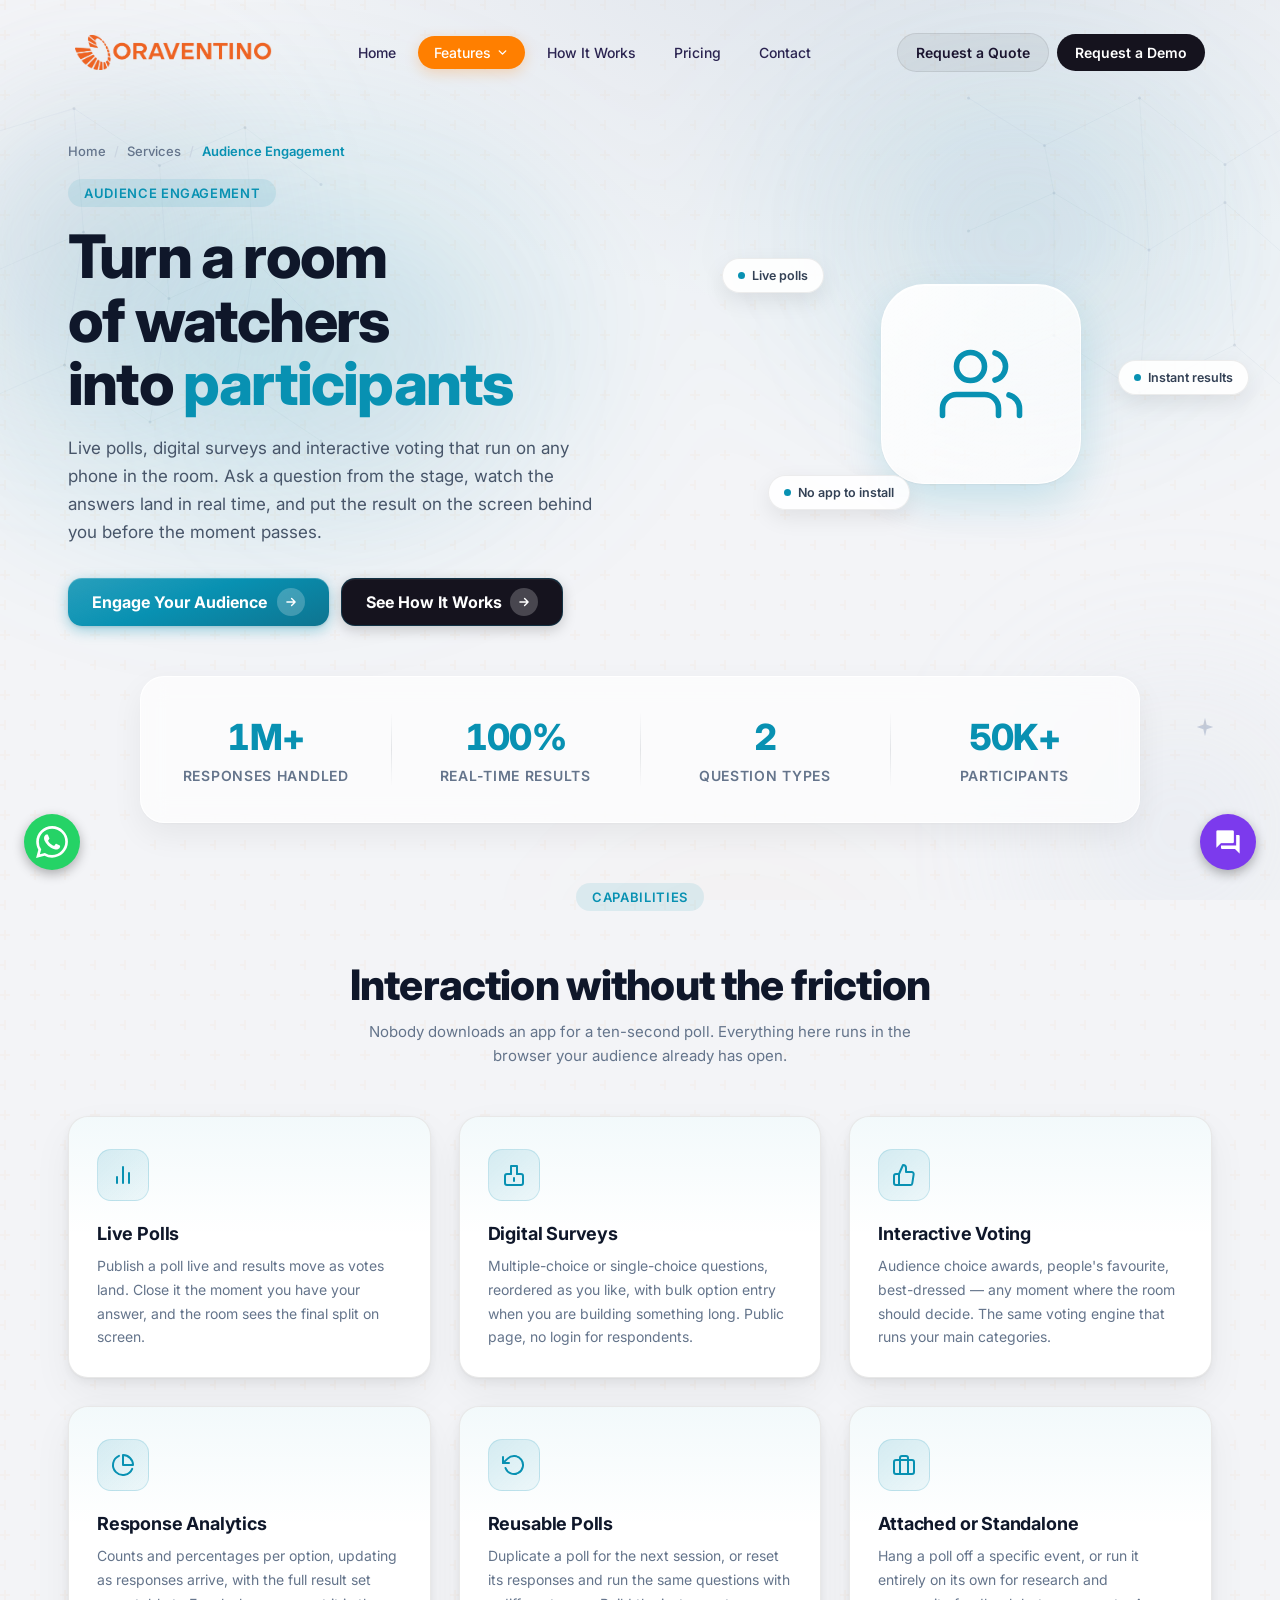
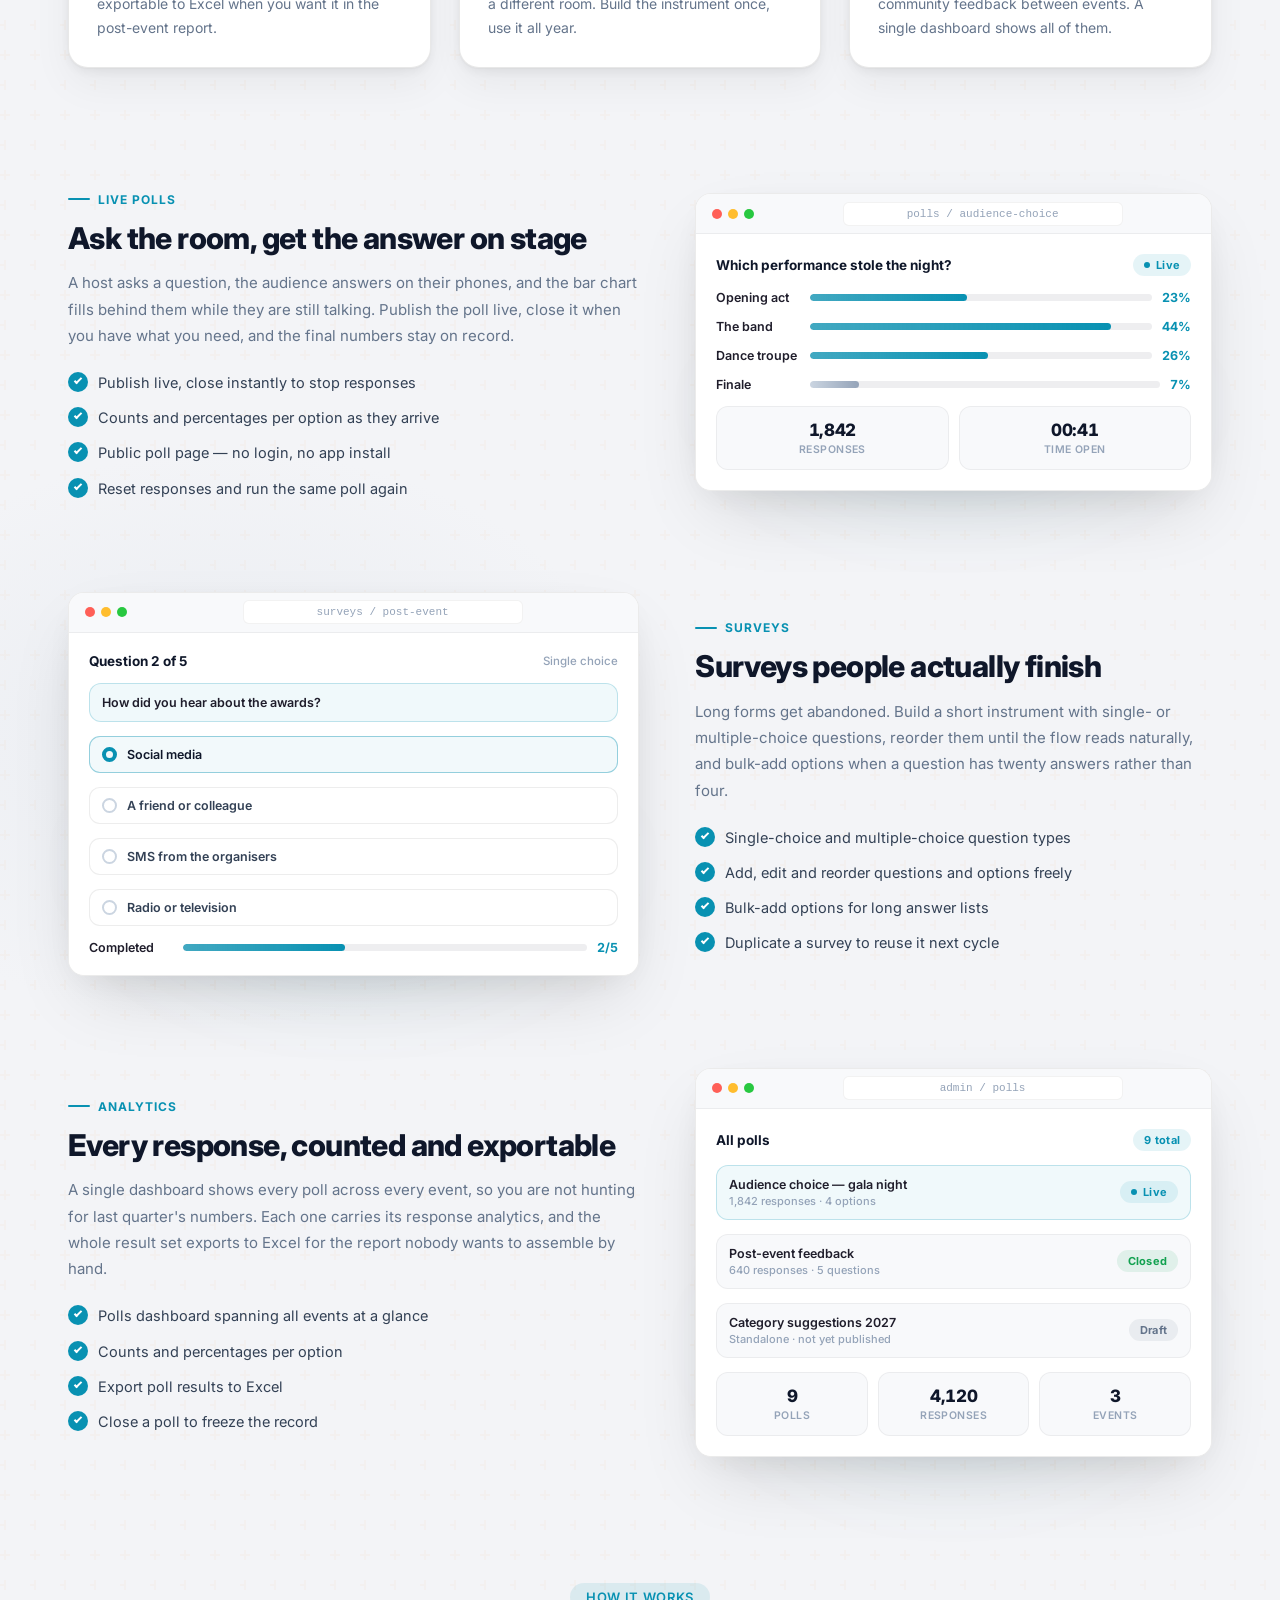
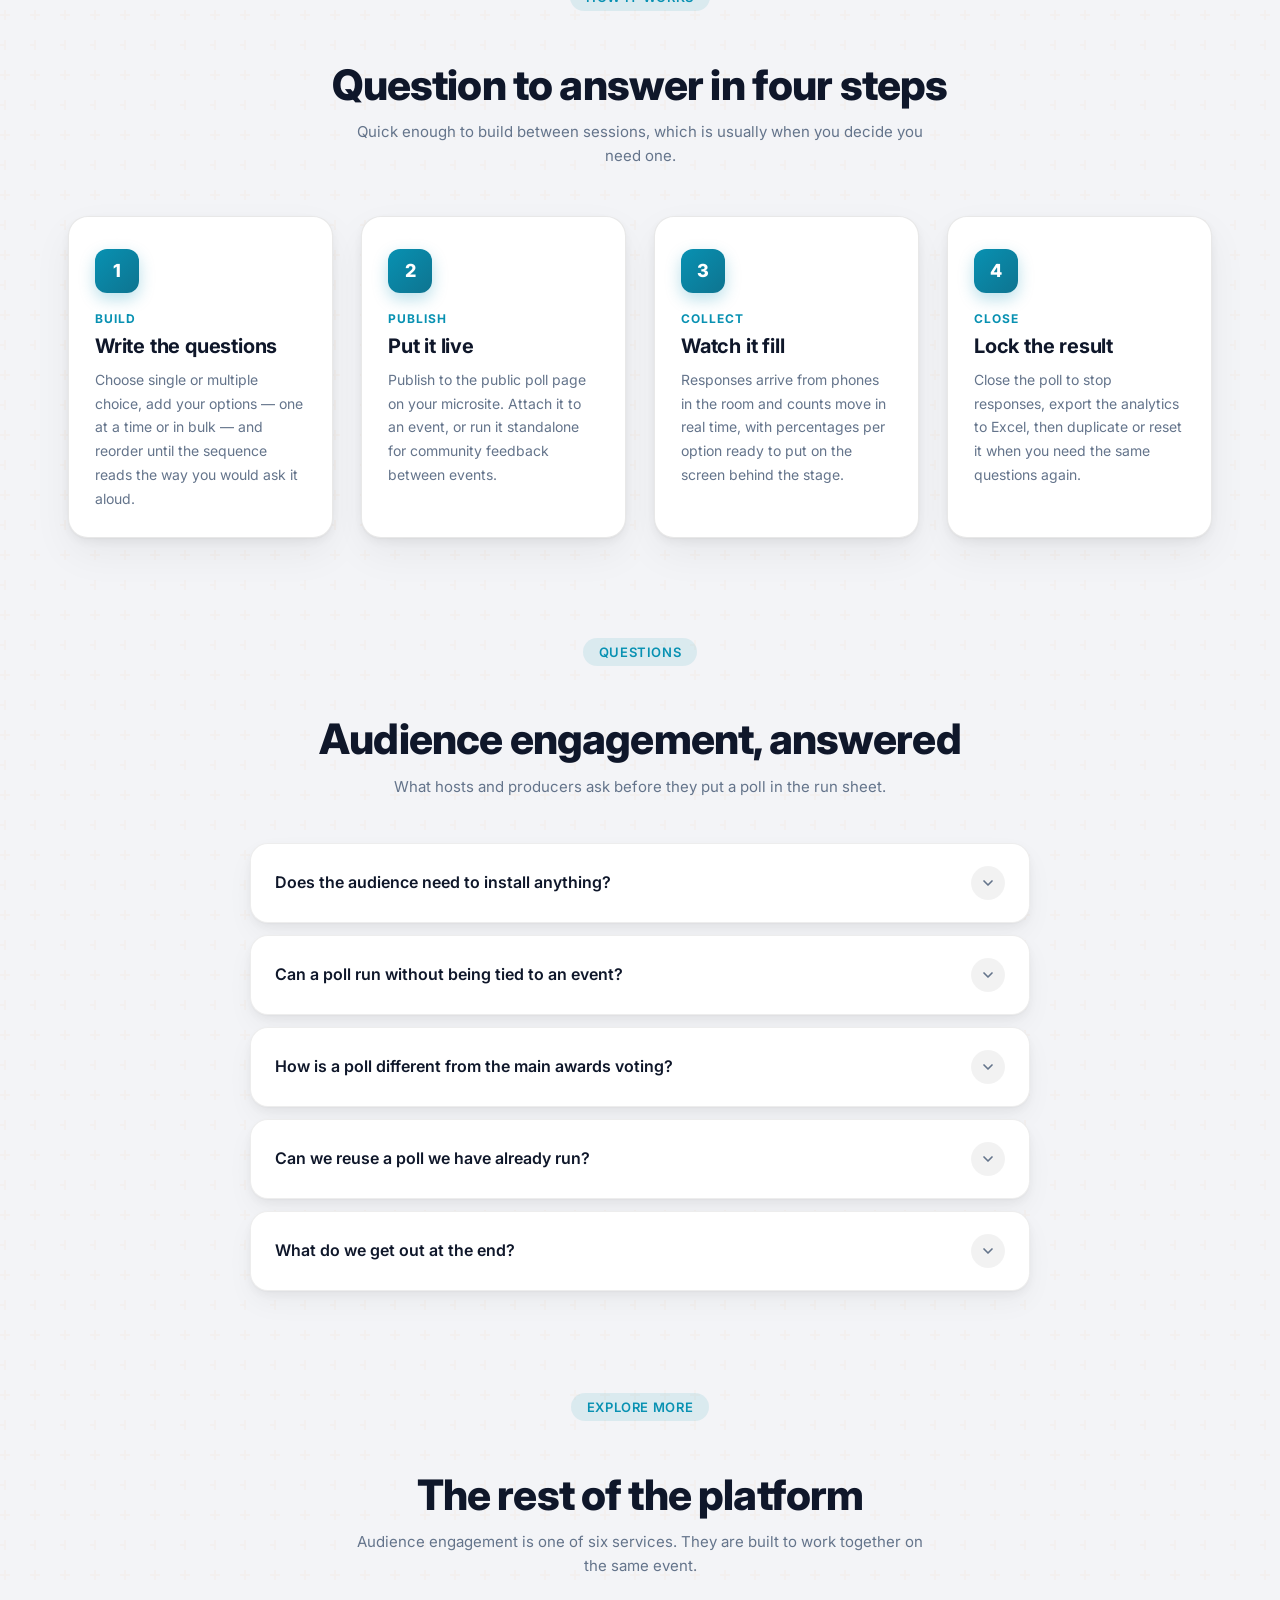
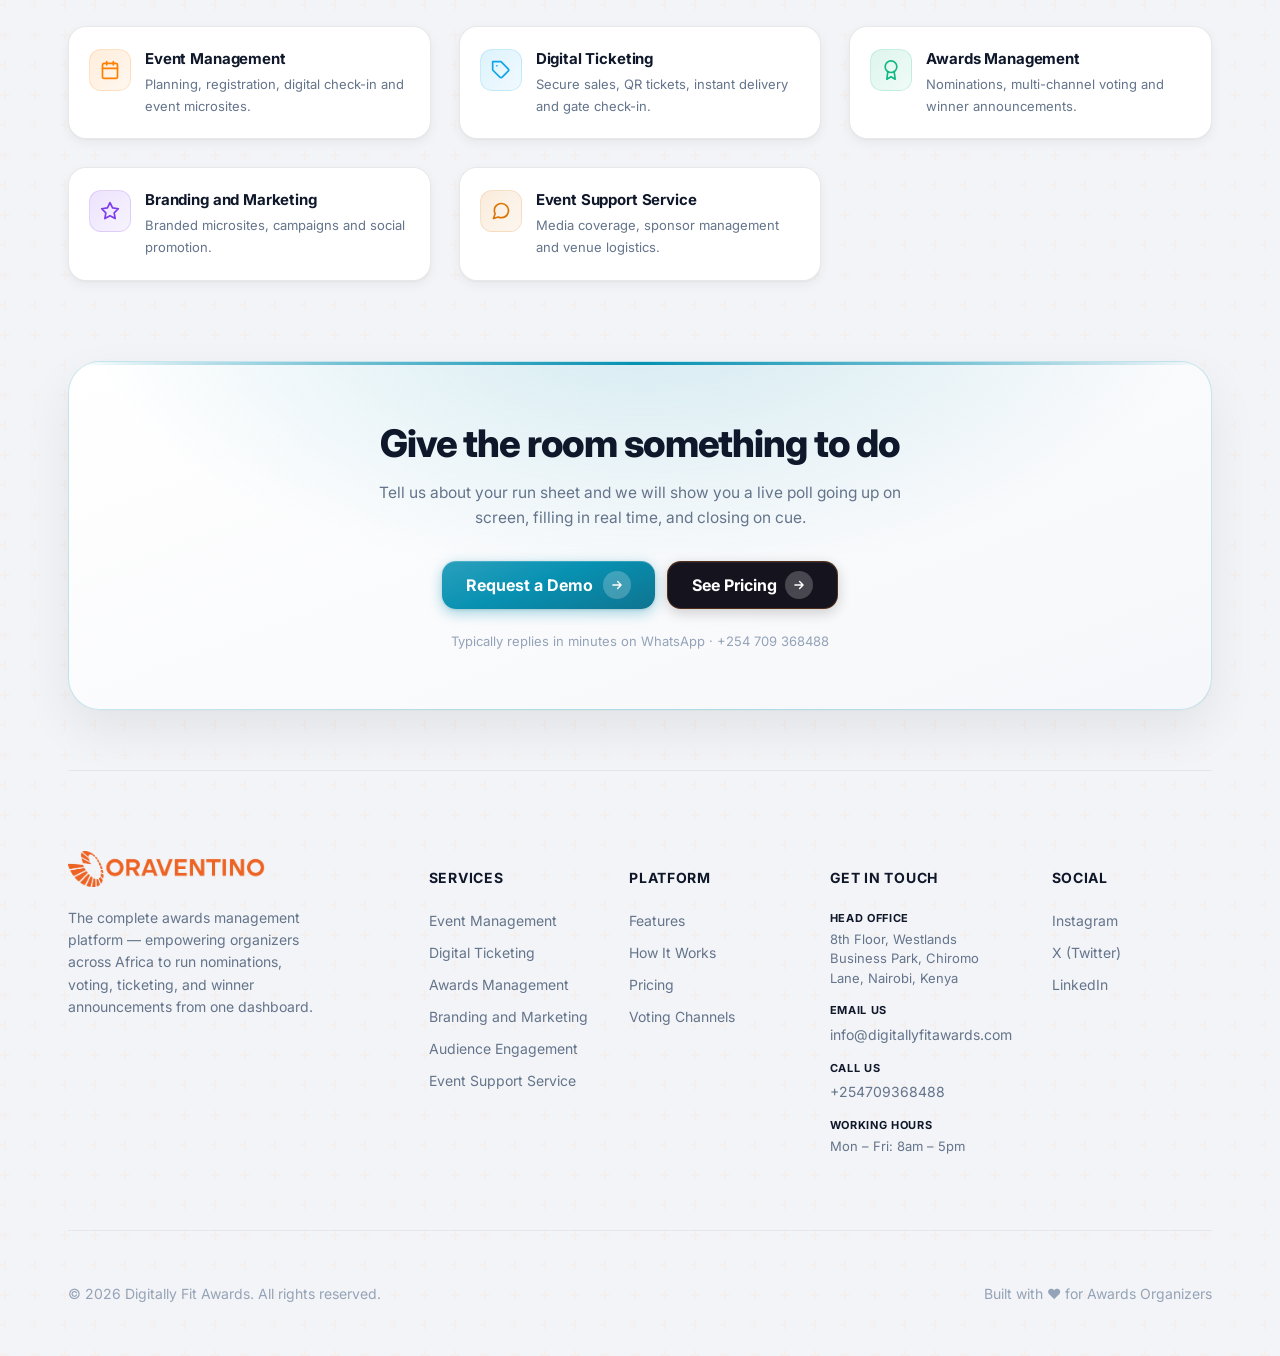
==== commit 0c16d4c9: "feat: embed Telvoip web chat and WhatsApp widgets" ====
--- a/audience-engagement.html
+++ b/audience-engagement.html
@@ -11,6 +11,8 @@
   <link rel="preconnect" href="https://fonts.googleapis.com" />
   <link rel="preconnect" href="https://fonts.gstatic.com" crossorigin />
   <link href="https://fonts.googleapis.com/css2?family=Instrument+Serif:ital,wght@0,400;0,700;1,400;1,700&family=Inter:wght@400;500;600;700;800&display=swap" rel="stylesheet" />
+  <link href="https://fonts.googleapis.com/icon?family=Material+Icons" rel="stylesheet" />
+  <link href="https://app.telvoip.io/web-chat.css" rel="stylesheet" />
   <link rel="stylesheet" href="main.css" />
   <link rel="stylesheet" href="subpage.css" />
   <script src="script.js" defer></script>
@@ -984,29 +986,38 @@
     </footer>
   </div>
 
-  <!-- ===================== Floating WhatsApp Button ===================== -->
-  <div class="wa-float" id="wa-float" role="complementary" aria-label="Chat on WhatsApp">
-    <!-- Tooltip card -->
-    <div class="wa-tooltip" id="wa-tooltip">
-      <button class="wa-tooltip-close" id="wa-close" aria-label="Dismiss">
-        <svg width="12" height="12" viewBox="0 0 24 24" fill="none" stroke="currentColor" stroke-width="2.8"
-          stroke-linecap="round">
-          <line x1="18" y1="6" x2="6" y2="18" />
-          <line x1="6" y1="6" x2="18" y2="18" />
-        </svg>
-      </button>
-      <p class="wa-tooltip-title">Chat with us on WhatsApp <span class="wa-wave">👋</span></p>
-      <p class="wa-tooltip-sub">We typically reply in minutes</p>
-    </div>
-    <!-- WhatsApp button -->
-    <a class="wa-btn" href="https://wa.me/254709368488" target="_blank" rel="noopener noreferrer"
-      aria-label="Chat on WhatsApp">
-      <svg viewBox="0 0 32 32" width="30" height="30" fill="#fff" xmlns="http://www.w3.org/2000/svg">
-        <path
-          d="M16.002 2C8.268 2 2 8.268 2 16.002c0 2.477.648 4.8 1.778 6.82L2 30l7.38-1.752A13.94 13.94 0 0 0 16.002 30C23.732 30 30 23.732 30 16.002 30 8.268 23.732 2 16.002 2zm0 25.417a11.36 11.36 0 0 1-5.795-1.586l-.416-.247-4.38 1.04 1.076-4.265-.271-.437A11.365 11.365 0 0 1 4.583 16c0-6.298 5.12-11.418 11.418-11.418S27.42 9.702 27.42 16c0 6.3-5.12 11.418-11.418 11.418zm6.258-8.548c-.343-.172-2.03-1.002-2.345-1.116-.315-.114-.544-.171-.773.172-.229.343-.886 1.116-1.086 1.344-.2.229-.4.257-.742.086-.343-.172-1.449-.534-2.76-1.703-1.02-.91-1.71-2.033-1.91-2.376-.2-.343-.021-.529.15-.7.154-.152.343-.4.514-.6.172-.2.229-.343.343-.572.114-.229.057-.429-.029-.6-.086-.172-.773-1.863-1.059-2.549-.28-.672-.563-.58-.773-.591l-.657-.011c-.229 0-.6.086-.914.429-.315.343-1.2 1.173-1.2 2.863 0 1.69 1.228 3.32 1.4 3.549.171.229 2.42 3.692 5.862 5.177.82.354 1.46.566 1.958.724.823.261 1.572.224 2.164.136.66-.099 2.03-.83 2.317-1.631.286-.8.286-1.486.2-1.63-.085-.142-.314-.228-.657-.4z" />
-      </svg>
-    </a>
+  <!-- ===================== Telvoip Web Chat + WhatsApp ===================== -->
+  <!-- Styles for this block live in main.css under "Telvoip Web Chat Widget". -->
+
+  <!-- TELVOIP BUTTON — RIGHT -->
+  <button class="floating-button" aria-label="Open chat support" onclick="toggleChat()">
+    <span class="badge-telvoip"></span>
+    <span class="material-icons-telvoip">forum</span>
+  </button>
+
+  <!-- TELVOIP CHAT CONTAINER -->
+  <div id="chat-container">
+    <iframe id="chat-iframe" src="https://app.telvoip.io/web-chat?t=4e94c913-1775-4530-aeba-dbf4787af75a"
+      title="Web Chat Widget" frameborder="0" width="100%" height="100%">
+    </iframe>
+    <button class="close-button" aria-label="Close chat" onclick="toggleChat()">&#10006;</button>
   </div>
+
+  <!-- WHATSAPP BUTTON — LEFT -->
+  <a class="whatsapp-button" href="https://wa.me/254709368488" target="_blank" rel="noopener noreferrer"
+    aria-label="Chat on WhatsApp">
+    <svg xmlns="http://www.w3.org/2000/svg" viewBox="0 0 24 24" aria-hidden="true">
+      <path
+        d="M17.472 14.382c-.297-.149-1.758-.867-2.03-.967-.273-.099-.471-.148-.67.15-.197.297-.767.966-.94 1.164-.173.199-.347.223-.644.075-.297-.15-1.255-.463-2.39-1.475-.883-.788-1.48-1.761-1.653-2.059-.173-.297-.018-.458.13-.606.134-.133.298-.347.446-.52.149-.174.198-.298.298-.497.099-.198.05-.371-.025-.52-.075-.149-.669-1.612-.916-2.207-.242-.579-.487-.5-.669-.51-.173-.008-.371-.01-.57-.01-.198 0-.52.074-.792.372-.272.297-1.04 1.016-1.04 2.479 0 1.462 1.065 2.875 1.213 3.074.149.198 2.096 3.2 5.077 4.487.709.306 1.262.489 1.694.625.712.227 1.36.195 1.871.118.571-.085 1.758-.719 2.006-1.413.248-.694.248-1.289.173-1.413-.074-.124-.272-.198-.57-.347m-5.421 7.403h-.004a9.87 9.87 0 01-5.031-1.378l-.361-.214-3.741.982.998-3.648-.235-.374a9.86 9.86 0 01-1.51-5.26c.001-5.45 4.436-9.884 9.888-9.884 2.64 0 5.122 1.03 6.988 2.898a9.825 9.825 0 012.893 6.994c-.003 5.45-4.437 9.884-9.885 9.884m8.413-18.297A11.815 11.815 0 0012.05 0C5.495 0 .16 5.335.157 11.892c0 2.096.547 4.142 1.588 5.945L.057 24l6.305-1.654a11.882 11.882 0 005.683 1.448h.005c6.554 0 11.89-5.335 11.893-11.893a11.821 11.821 0 00-3.48-8.413z" />
+    </svg>
+  </a>
+
+  <script>
+    function toggleChat() {
+      var chatContainer = document.getElementById("chat-container");
+      chatContainer.classList.toggle("show");
+    }
+  </script>
 </body>
 
 </html>
--- a/main.css
+++ b/main.css
@@ -452,13 +452,20 @@
   font-size: 12px;
 }
 
+/* Open Sans, the one place it is used — loaded only by index.html,
+   which is the only page carrying .hero-title.
+   Bold (700) rather than the 800 the section titles use — Open Sans
+   sits heavier than Inter at the same weight, so 700 reads closer to
+   the rest of the page. No text-wrap: balance here, unlike
+   .section-title, because this headline sets its own breaks with
+   <br /> in the markup. */
 .hero-title {
   margin: 22px auto 14px;
   max-width: 880px;
-  font-family: 'Instrument Serif', Georgia, 'Times New Roman', serif;
+  font-family: 'Open Sans', 'Inter', system-ui, -apple-system, Segoe UI, Roboto, sans-serif;
   font-size: clamp(48px, 7vw, 80px);
-  line-height: 1.08;
-  letter-spacing: -.01em;
+  line-height: 1.1;
+  letter-spacing: -.02em;
   font-weight: 700;
   font-style: normal;
   color: #0f172a;
@@ -3558,4 +3565,780 @@
   .nav-toggle {
     display: flex; /* Show mobile hamburger toggle */
   }
+}
+
+/* ============================================================
+   Services Dropdown (shared chrome — used on every page)
+
+   Opens on hover for pointer users and on click/focus for
+   keyboard and touch, so both paths work. The panel is only
+   painted here; script.js handles the click/Escape/outside-click
+   state via the `.is-open` class.
+   ============================================================ */
+.nav-item-dropdown {
+  position: relative;
+}
+
+/* Matches .nav-link, but rendered as a <button> for keyboard semantics */
+.nav-dropdown-toggle {
+  display: inline-flex;
+  align-items: center;
+  gap: 5px;
+  font-family: inherit;
+  border: none;
+  cursor: pointer;
+  background: transparent;
+}
+
+.nav-caret {
+  transition: transform 0.25s cubic-bezier(0.2, 0.8, 0.2, 1);
+}
+
+.nav-item-dropdown:hover .nav-caret,
+.nav-item-dropdown.is-open .nav-caret {
+  transform: rotate(180deg);
+}
+
+.nav-dropdown-menu {
+  position: absolute;
+  top: calc(100% + 14px);
+  left: 50%;
+  width: min(600px, calc(100vw - 48px));
+  padding: 12px;
+  border-radius: 20px;
+  background: rgba(255, 255, 255, 0.9);
+  backdrop-filter: blur(20px) saturate(140%);
+  -webkit-backdrop-filter: blur(20px) saturate(140%);
+  border: 1px solid rgba(255, 255, 255, 0.7);
+  box-shadow:
+    0 1px 3px rgba(0, 0, 0, 0.04),
+    0 18px 48px rgba(0, 0, 0, 0.12);
+  opacity: 0;
+  visibility: hidden;
+  transform: translate(-50%, -8px);
+  transition:
+    opacity 0.25s ease,
+    transform 0.25s cubic-bezier(0.2, 0.8, 0.2, 1),
+    visibility 0.25s;
+  z-index: 40;
+}
+
+/* Bridges the 14px gap so the pointer can travel to the panel */
+.nav-dropdown-menu::before {
+  content: '';
+  position: absolute;
+  top: -14px;
+  left: 0;
+  right: 0;
+  height: 14px;
+}
+
+.nav-item-dropdown:hover .nav-dropdown-menu,
+.nav-item-dropdown:focus-within .nav-dropdown-menu,
+.nav-item-dropdown.is-open .nav-dropdown-menu {
+  opacity: 1;
+  visibility: visible;
+  transform: translate(-50%, 0);
+}
+
+.nav-dd-grid {
+  display: grid;
+  grid-template-columns: 1fr 1fr;
+  gap: 4px;
+}
+
+.nav-dd-item {
+  display: flex;
+  align-items: flex-start;
+  gap: 11px;
+  padding: 11px 12px;
+  border-radius: 14px;
+  text-decoration: none;
+  transition: background 0.2s ease;
+  /* Per-item accent, overridden by the .to-* classes below */
+  --accent: #ff7f00;
+  --accent-rgb: 255 127 0;
+}
+
+.nav-dd-item:hover {
+  background: rgb(var(--accent-rgb) / 0.07);
+}
+
+.nav-dd-item.is-current {
+  background: rgb(var(--accent-rgb) / 0.10);
+}
+
+.nav-dd-icon {
+  width: 34px;
+  height: 34px;
+  border-radius: 10px;
+  display: flex;
+  align-items: center;
+  justify-content: center;
+  flex-shrink: 0;
+  color: var(--accent);
+  background: linear-gradient(135deg, rgb(var(--accent-rgb) / 0.14), rgb(var(--accent-rgb) / 0.06));
+  border: 1px solid rgb(var(--accent-rgb) / 0.16);
+  transition: all 0.25s cubic-bezier(0.4, 0, 0.2, 1);
+}
+
+.nav-dd-item:hover .nav-dd-icon {
+  background: var(--accent);
+  color: #fff;
+}
+
+.nav-dd-body {
+  min-width: 0;
+}
+
+.nav-dd-name {
+  display: block;
+  font-size: 13.5px;
+  font-weight: 700;
+  color: #0f172a;
+  letter-spacing: -0.01em;
+  margin-bottom: 2px;
+}
+
+.nav-dd-desc {
+  display: block;
+  font-size: 11.5px;
+  line-height: 1.45;
+  color: #64748b;
+}
+
+.nav-dd-all {
+  display: flex;
+  align-items: center;
+  justify-content: center;
+  gap: 7px;
+  margin-top: 8px;
+  padding: 12px;
+  border-radius: 14px;
+  background: rgba(15, 23, 42, 0.03);
+  font-size: 13px;
+  font-weight: 600;
+  color: #1b1530;
+  text-decoration: none;
+  transition: background 0.2s ease, gap 0.25s cubic-bezier(0.2, 0.8, 0.2, 1);
+}
+
+.nav-dd-all:hover {
+  background: rgba(255, 127, 0, 0.09);
+  color: #ff7f00;
+  gap: 11px;
+}
+
+/* Per-service accent tokens */
+.nav-dd-item.to-event-management    { --accent:#ff7f00; --accent-rgb:255 127 0; }
+.nav-dd-item.to-digital-ticketing   { --accent:#0ea5e9; --accent-rgb:14 165 233; }
+.nav-dd-item.to-awards-management   { --accent:#10b981; --accent-rgb:16 185 129; }
+.nav-dd-item.to-branding-marketing  { --accent:#7c3aed; --accent-rgb:124 58 237; }
+.nav-dd-item.to-audience-engagement { --accent:#0891b2; --accent-rgb:8 145 178; }
+.nav-dd-item.to-event-support       { --accent:#d97706; --accent-rgb:217 119 6; }
+
+@media (max-width: 1024px) {
+  .nav-dropdown-menu {
+    width: min(520px, calc(100vw - 40px));
+  }
+
+  .nav-dd-desc {
+    display: none;
+  }
+}
+
+/* ---------- Mobile drawer: Services group ---------- */
+.mobile-nav-group {
+  display: flex;
+  flex-direction: column;
+}
+
+/* Deliberately NOT .mobile-nav-link — script.js closes the drawer
+   on any .mobile-nav-link click, which would shut it mid-expand. */
+.mobile-nav-trigger {
+  display: flex;
+  align-items: center;
+  justify-content: space-between;
+  gap: 10px;
+  width: 100%;
+  padding: 12px 0;
+  border: none;
+  background: transparent;
+  font-family: inherit;
+  font-size: 20px;
+  font-weight: 700;
+  letter-spacing: -0.01em;
+  color: #0f172a;
+  cursor: pointer;
+  text-align: left;
+  transition: color 0.25s ease;
+}
+
+.mobile-nav-trigger.is-active,
+.mobile-nav-trigger:hover {
+  color: #ff7f00;
+}
+
+.mobile-nav-caret {
+  flex-shrink: 0;
+  transition: transform 0.3s cubic-bezier(0.2, 0.8, 0.2, 1);
+}
+
+.mobile-nav-trigger[aria-expanded="true"] .mobile-nav-caret {
+  transform: rotate(180deg);
+}
+
+/* max-height transition driven from JS, matching the FAQ accordion
+   pattern already used in script.js */
+.mobile-subnav {
+  list-style: none;
+  margin: 0;
+  padding: 0;
+  max-height: 0;
+  overflow: hidden;
+  transition: max-height 0.35s cubic-bezier(0.2, 0.8, 0.2, 1);
+}
+
+.mobile-subnav > li:first-child {
+  padding-top: 4px;
+}
+
+.mobile-subnav > li:last-child {
+  padding-bottom: 10px;
+}
+
+.mobile-subnav-link {
+  display: block;
+  padding: 9px 0 9px 16px;
+  border-left: 2px solid rgba(15, 23, 42, 0.08);
+  font-size: 15px;
+  font-weight: 600;
+  color: #475569;
+  text-decoration: none;
+  transition: color 0.2s ease, border-color 0.2s ease, padding-left 0.25s ease;
+}
+
+.mobile-subnav-link:hover,
+.mobile-subnav-link.is-current {
+  color: #ff7f00;
+  border-left-color: #ff7f00;
+  padding-left: 22px;
+}
+
+/* ============================================================
+   Launch Your Awards — Lead capture modal
+
+   Two-step form behind the primary hero CTA. Reuses .cta-primary,
+   .btn-ghost and .btn-dark for its actions; everything else is
+   scoped under .lead-*. script.js drives the step state.
+   ============================================================ */
+.lead-modal {
+  position: fixed;
+  inset: 0;
+  z-index: 99998; /* under the mobile drawer (99999), over everything else */
+  display: flex;
+  align-items: center;
+  justify-content: center;
+  padding: 24px 16px;
+  background: rgba(15, 23, 42, 0.42);
+  backdrop-filter: blur(10px);
+  -webkit-backdrop-filter: blur(10px);
+  opacity: 0;
+  visibility: hidden;
+  /* visibility flips instantly on open (so the first field is focusable
+     right away) and only after the fade on close */
+  transition: opacity 0.28s ease, visibility 0s linear 0.28s;
+  overflow-y: auto;
+}
+
+.lead-modal.is-open {
+  opacity: 1;
+  visibility: visible;
+  transition: opacity 0.28s ease, visibility 0s;
+}
+
+.lead-modal-card {
+  position: relative;
+  width: 100%;
+  max-width: 680px;
+  margin: auto;
+  background: #fff;
+  border-radius: 24px;
+  border: 1px solid rgba(0, 0, 0, 0.07);
+  padding: 34px 34px 28px;
+  box-shadow:
+    0 1px 3px rgba(0, 0, 0, 0.05),
+    0 24px 64px rgba(0, 0, 0, 0.22);
+  transform: translateY(16px) scale(0.985);
+  transition: transform 0.35s cubic-bezier(0.2, 0.8, 0.2, 1);
+}
+
+.lead-modal.is-open .lead-modal-card {
+  transform: translateY(0) scale(1);
+}
+
+/* The action buttons carry .cta-primary/.btn, whose display:inline-flex
+   beats the [hidden] attribute's default display:none. */
+.lead-modal [hidden] {
+  display: none !important;
+}
+
+.lead-modal-close {
+  position: absolute;
+  top: 16px;
+  right: 16px;
+  width: 34px;
+  height: 34px;
+  border-radius: 50%;
+  border: 1px solid rgba(0, 0, 0, 0.08);
+  background: rgba(0, 0, 0, 0.03);
+  color: #64748b;
+  display: flex;
+  align-items: center;
+  justify-content: center;
+  cursor: pointer;
+  transition: background 0.2s ease, color 0.2s ease;
+}
+
+.lead-modal-close:hover {
+  background: rgba(255, 127, 0, 0.1);
+  color: #ff7f00;
+}
+
+/* ---------- Head ---------- */
+.lead-head {
+  margin-bottom: 24px;
+  padding-right: 40px; /* clear of the close button */
+}
+
+.lead-step-badge {
+  display: inline-block;
+  padding: 5px 13px;
+  border-radius: 999px;
+  background: rgba(255, 127, 0, 0.1);
+  color: #ff7f00;
+  font-size: 11.5px;
+  font-weight: 700;
+  letter-spacing: 0.05em;
+  text-transform: uppercase;
+  margin-bottom: 12px;
+}
+
+.lead-title {
+  font-size: 26px;
+  font-weight: 800;
+  letter-spacing: -0.02em;
+  color: #0f172a;
+  margin: 0 0 6px;
+}
+
+.lead-sub {
+  font-size: 14.5px;
+  line-height: 1.6;
+  color: #64748b;
+  margin: 0 0 18px;
+}
+
+.lead-progress {
+  height: 4px;
+  border-radius: 999px;
+  background: rgba(15, 23, 42, 0.07);
+  overflow: hidden;
+}
+
+.lead-progress-fill {
+  display: block;
+  height: 100%;
+  width: 50%;
+  border-radius: 999px;
+  background: linear-gradient(90deg, #ffa54f, #ff7f00, #e67200);
+  transition: width 0.4s cubic-bezier(0.2, 0.8, 0.2, 1);
+}
+
+/* ---------- Steps ---------- */
+.lead-step {
+  display: none;
+}
+
+.lead-step.is-active {
+  display: block;
+  animation: leadStepIn 0.35s cubic-bezier(0.2, 0.8, 0.2, 1) both;
+}
+
+@keyframes leadStepIn {
+  from { opacity: 0; transform: translateY(10px); }
+  to   { opacity: 1; transform: translateY(0); }
+}
+
+.lead-grid {
+  display: grid;
+  grid-template-columns: 1fr 1fr;
+  gap: 14px 16px;
+}
+
+/* ---------- Fields ---------- */
+.lead-field {
+  display: flex;
+  flex-direction: column;
+  min-width: 0;
+}
+
+.lead-field label {
+  font-size: 12.5px;
+  font-weight: 600;
+  color: #334155;
+  margin-bottom: 6px;
+}
+
+.req {
+  color: #ff7f00;
+}
+
+.lead-field input,
+.lead-field select {
+  width: 100%;
+  font-family: inherit;
+  font-size: 14px;
+  color: #1f1d2b;
+  padding: 11px 13px;
+  border-radius: 12px;
+  border: 1px solid rgba(0, 0, 0, 0.12);
+  background: #f8f9fb;
+  transition: border-color 0.2s ease, background 0.2s ease, box-shadow 0.2s ease;
+}
+
+.lead-field select {
+  appearance: none;
+  -webkit-appearance: none;
+  cursor: pointer;
+  /* Chevron drawn inline so it needs no image asset */
+  background-image: url("data:image/svg+xml;charset=utf-8,%3Csvg xmlns='http://www.w3.org/2000/svg' width='16' height='16' viewBox='0 0 24 24' fill='none' stroke='%2364748b' stroke-width='2.4' stroke-linecap='round' stroke-linejoin='round'%3E%3Cpolyline points='6 9 12 15 18 9'/%3E%3C/svg%3E");
+  background-repeat: no-repeat;
+  background-position: right 11px center;
+  padding-right: 34px;
+}
+
+.lead-field input:focus,
+.lead-field select:focus {
+  outline: none;
+  background: #fff;
+  border-color: rgba(255, 127, 0, 0.5);
+  box-shadow: 0 0 0 3px rgba(255, 127, 0, 0.14);
+}
+
+.lead-field.has-error input,
+.lead-field.has-error select {
+  border-color: rgba(225, 29, 72, 0.55);
+  background: rgba(225, 29, 72, 0.03);
+}
+
+.lead-error {
+  display: none;
+  font-size: 11.5px;
+  font-weight: 600;
+  color: #e11d48;
+  margin-top: 5px;
+}
+
+.lead-error.is-shown {
+  display: block;
+}
+
+.lead-note {
+  font-size: 13px;
+  color: #64748b;
+  margin: 16px 0 0;
+}
+
+.lead-note a {
+  color: #ff7f00;
+  font-weight: 600;
+  text-decoration: none;
+}
+
+.lead-note a:hover {
+  text-decoration: underline;
+}
+
+/* ---------- Checkboxes ---------- */
+.lead-fieldset {
+  border: none;
+  margin: 20px 0 4px;
+  padding: 0;
+}
+
+.lead-fieldset legend {
+  font-size: 12.5px;
+  font-weight: 600;
+  color: #334155;
+  padding: 0;
+  margin-bottom: 10px;
+}
+
+.lead-checks {
+  display: grid;
+  grid-template-columns: 1fr 1fr;
+  gap: 8px 16px;
+}
+
+.lead-check {
+  display: flex;
+  align-items: flex-start;
+  gap: 9px;
+  font-size: 13.5px;
+  line-height: 1.45;
+  color: #334155;
+  cursor: pointer;
+}
+
+.lead-check input[type="checkbox"] {
+  width: 17px;
+  height: 17px;
+  margin: 1px 0 0;
+  accent-color: #ff7f00;
+  flex-shrink: 0;
+  cursor: pointer;
+}
+
+.lead-consent {
+  margin-top: 18px;
+  padding: 13px 14px;
+  border-radius: 12px;
+  background: #f8f9fb;
+  border: 1px solid rgba(0, 0, 0, 0.07);
+}
+
+.lead-consent.has-error {
+  border-color: rgba(225, 29, 72, 0.45);
+  background: rgba(225, 29, 72, 0.03);
+}
+
+/* Spacing for the standalone consent/marketing checkboxes only — grid
+   items inside .lead-checks get their spacing from the grid gap. */
+.lead-step > .lead-check + .lead-check:not(.lead-consent) {
+  margin-top: 12px;
+}
+
+/* ---------- Actions ---------- */
+.lead-actions {
+  display: flex;
+  align-items: center;
+  gap: 10px;
+  margin-top: 26px;
+  padding-top: 20px;
+  border-top: 1px solid rgba(0, 0, 0, 0.06);
+}
+
+.lead-actions .lead-advance {
+  margin-left: auto;
+}
+
+.lead-actions .lead-advance[disabled] {
+  opacity: 0.65;
+  pointer-events: none;
+}
+
+/* ---------- Success ---------- */
+.lead-done {
+  text-align: center;
+  padding: 18px 0 8px;
+}
+
+.lead-done-mark {
+  width: 62px;
+  height: 62px;
+  margin: 0 auto 20px;
+  border-radius: 50%;
+  display: flex;
+  align-items: center;
+  justify-content: center;
+  color: #fff;
+  background: linear-gradient(135deg, #ffa54f, #ff7f00);
+  box-shadow: 0 10px 26px rgba(255, 127, 0, 0.32);
+}
+
+.lead-done h3 {
+  font-size: 22px;
+  font-weight: 800;
+  letter-spacing: -0.02em;
+  color: #0f172a;
+  margin: 0 0 8px;
+}
+
+.lead-done p {
+  font-size: 14.5px;
+  line-height: 1.65;
+  color: #64748b;
+  max-width: 380px;
+  margin: 0 auto 24px;
+}
+
+body.lead-modal-active {
+  overflow: hidden;
+}
+
+/* ---------- Responsive ---------- */
+@media (max-width: 640px) {
+  .lead-modal {
+    padding: 0;
+  }
+
+  .lead-modal-card {
+    max-width: none;
+    min-height: 100%;
+    border-radius: 0;
+    border: none;
+    padding: 26px 20px calc(24px + env(safe-area-inset-bottom, 0px));
+  }
+
+  .lead-grid,
+  .lead-checks {
+    grid-template-columns: 1fr;
+  }
+
+  .lead-title {
+    font-size: 22px;
+  }
+
+  .lead-actions {
+    flex-wrap: wrap;
+  }
+
+  .lead-actions .btn,
+  .lead-actions .lead-advance {
+    width: 100%;
+    margin-left: 0;
+  }
+
+  /* Primary action sits above Back on a phone */
+  .lead-actions .lead-advance {
+    order: -1;
+  }
+}
+
+@media (prefers-reduced-motion: reduce) {
+  .lead-modal,
+  .lead-modal-card,
+  .lead-progress-fill {
+    transition: none;
+  }
+
+  .lead-step.is-active {
+    animation: none;
+  }
+}
+
+/* ============================================================
+   Telvoip Web Chat Widget + WhatsApp button
+
+   Vendor snippet. Markup lives at the end of <body> on every page,
+   and the two vendor stylesheets are loaded in <head> ahead of this
+   file. Kept verbatim from the supplier apart from:
+     - the WhatsApp number, set to the site's own 254709368488
+     - a mobile guard so the 370px chat panel cannot overflow a phone
+   ============================================================ */
+
+/* ===== TELVOIP BUTTON — RIGHT SIDE ===== */
+.floating-button {
+  position: fixed !important;
+  bottom: 30px !important;
+  right: 24px !important;
+  left: auto !important;
+  z-index: 9999 !important;
+  background-color: #7c3aed !important;
+  border: none !important;
+  border-radius: 50% !important;
+  width: 56px !important;
+  height: 56px !important;
+  cursor: pointer !important;
+  box-shadow: 0 4px 12px rgba(0, 0, 0, 0.3) !important;
+  display: flex !important;
+  align-items: center !important;
+  justify-content: center !important;
+}
+
+.material-icons-telvoip {
+  color: white !important;
+  font-family: 'Material Icons' !important;
+  font-size: 28px !important;
+}
+
+#chat-container {
+  display: none !important;
+  position: fixed !important;
+  bottom: 100px !important;
+  right: 24px !important;
+  left: auto !important;
+  z-index: 9998 !important;
+  width: 370px !important;
+  height: 520px !important;
+  border-radius: 12px !important;
+  overflow: hidden !important;
+  box-shadow: 0 8px 24px rgba(0, 0, 0, 0.25) !important;
+  background: #fff !important;
+}
+
+#chat-container.show {
+  display: block !important;
+}
+
+#chat-iframe {
+  width: 100% !important;
+  height: 100% !important;
+  border: none !important;
+}
+
+.close-button {
+  position: absolute !important;
+  top: 8px !important;
+  right: 10px !important;
+  background: red !important;
+  color: white !important;
+  border: none !important;
+  border-radius: 50% !important;
+  width: 28px !important;
+  height: 28px !important;
+  font-size: 14px !important;
+  cursor: pointer !important;
+  z-index: 10000 !important;
+  display: flex !important;
+  align-items: center !important;
+  justify-content: center !important;
+}
+
+/* ===== WHATSAPP BUTTON — LEFT SIDE ===== */
+.whatsapp-button {
+  position: fixed !important;
+  bottom: 30px !important;
+  left: 24px !important;
+  right: auto !important;
+  z-index: 9999 !important;
+  background-color: #25D366 !important;
+  border: none !important;
+  border-radius: 50% !important;
+  width: 56px !important;
+  height: 56px !important;
+  cursor: pointer !important;
+  box-shadow: 0 4px 12px rgba(0, 0, 0, 0.3) !important;
+  display: flex !important;
+  align-items: center !important;
+  justify-content: center !important;
+  text-decoration: none !important;
+}
+
+.whatsapp-button svg {
+  width: 32px !important;
+  height: 32px !important;
+  fill: white !important;
+}
+
+/* Added: at 370px wide plus a 24px offset the panel needs a 394px
+   viewport, so it would force horizontal scroll on most phones. */
+@media (max-width: 430px) {
+  #chat-container {
+    width: calc(100vw - 32px) !important;
+    right: 16px !important;
+    bottom: 96px !important;
+    height: min(520px, calc(100vh - 140px)) !important;
+  }
 }
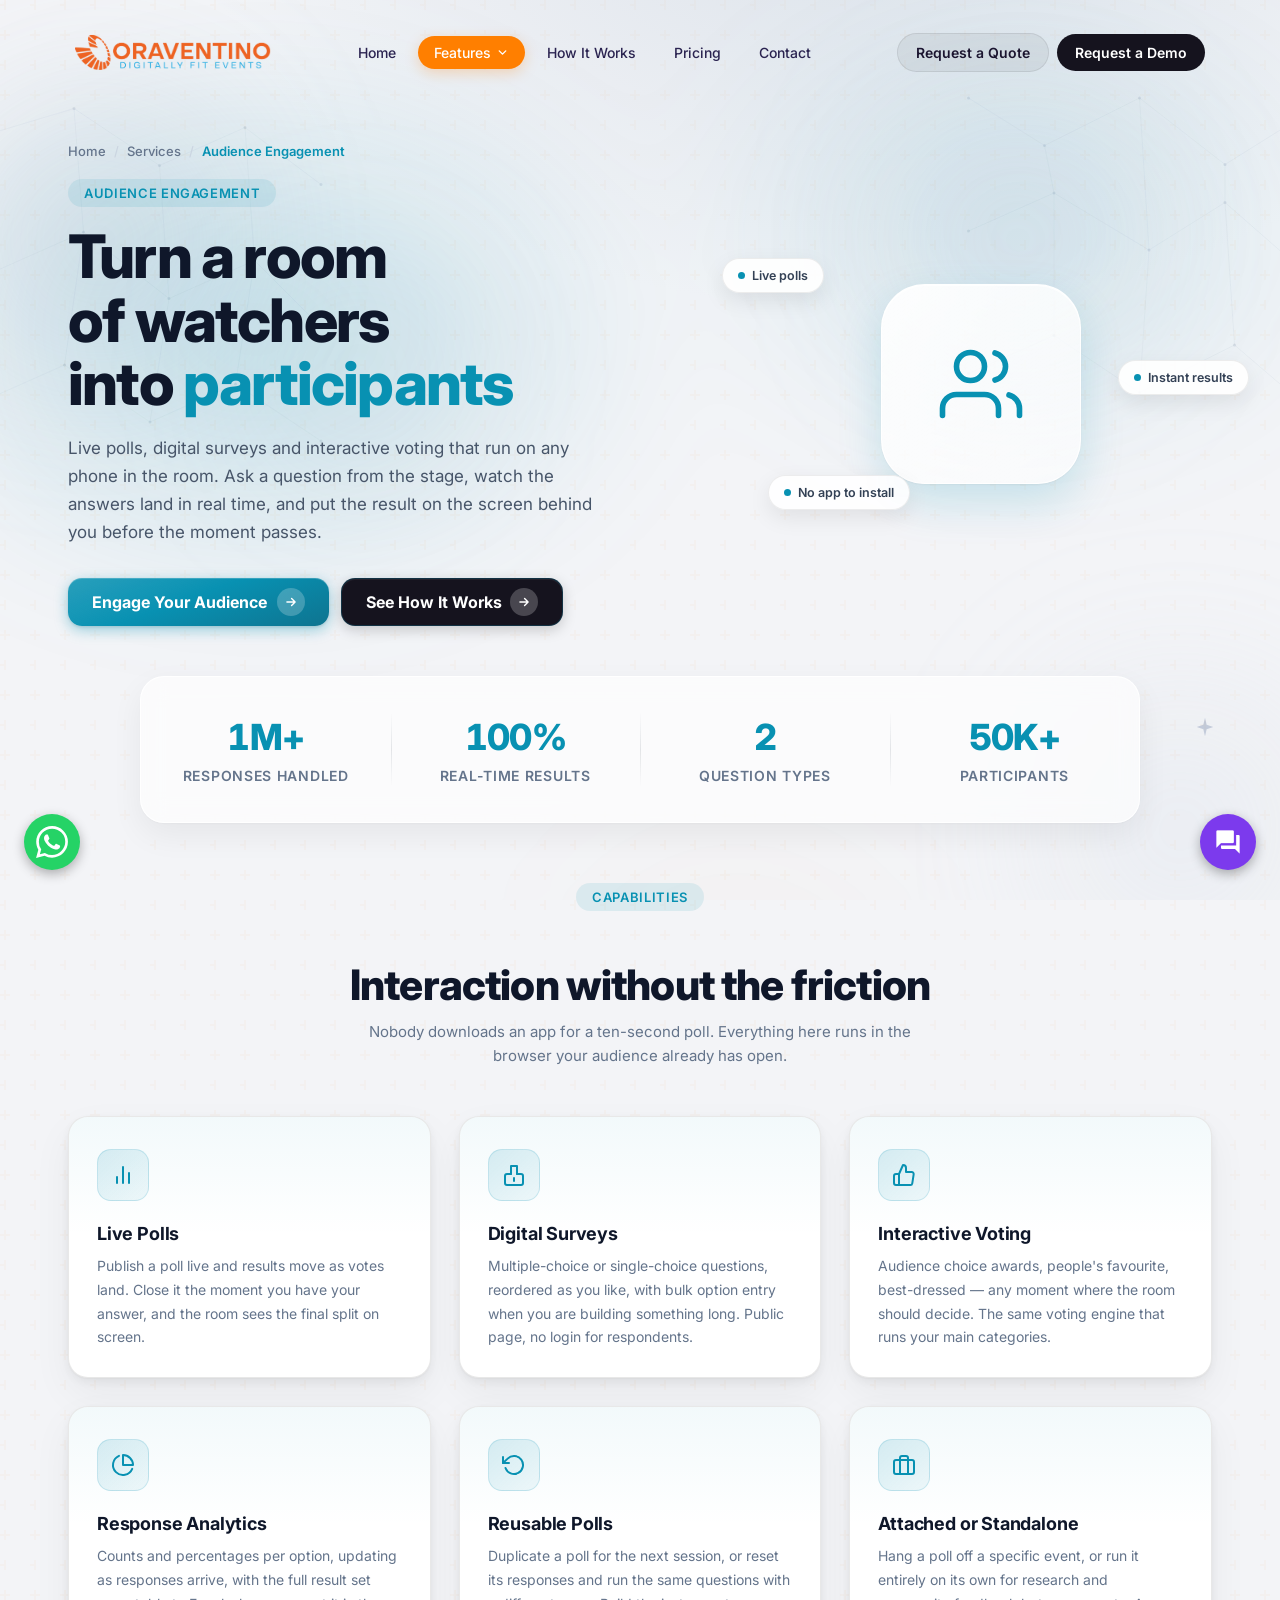
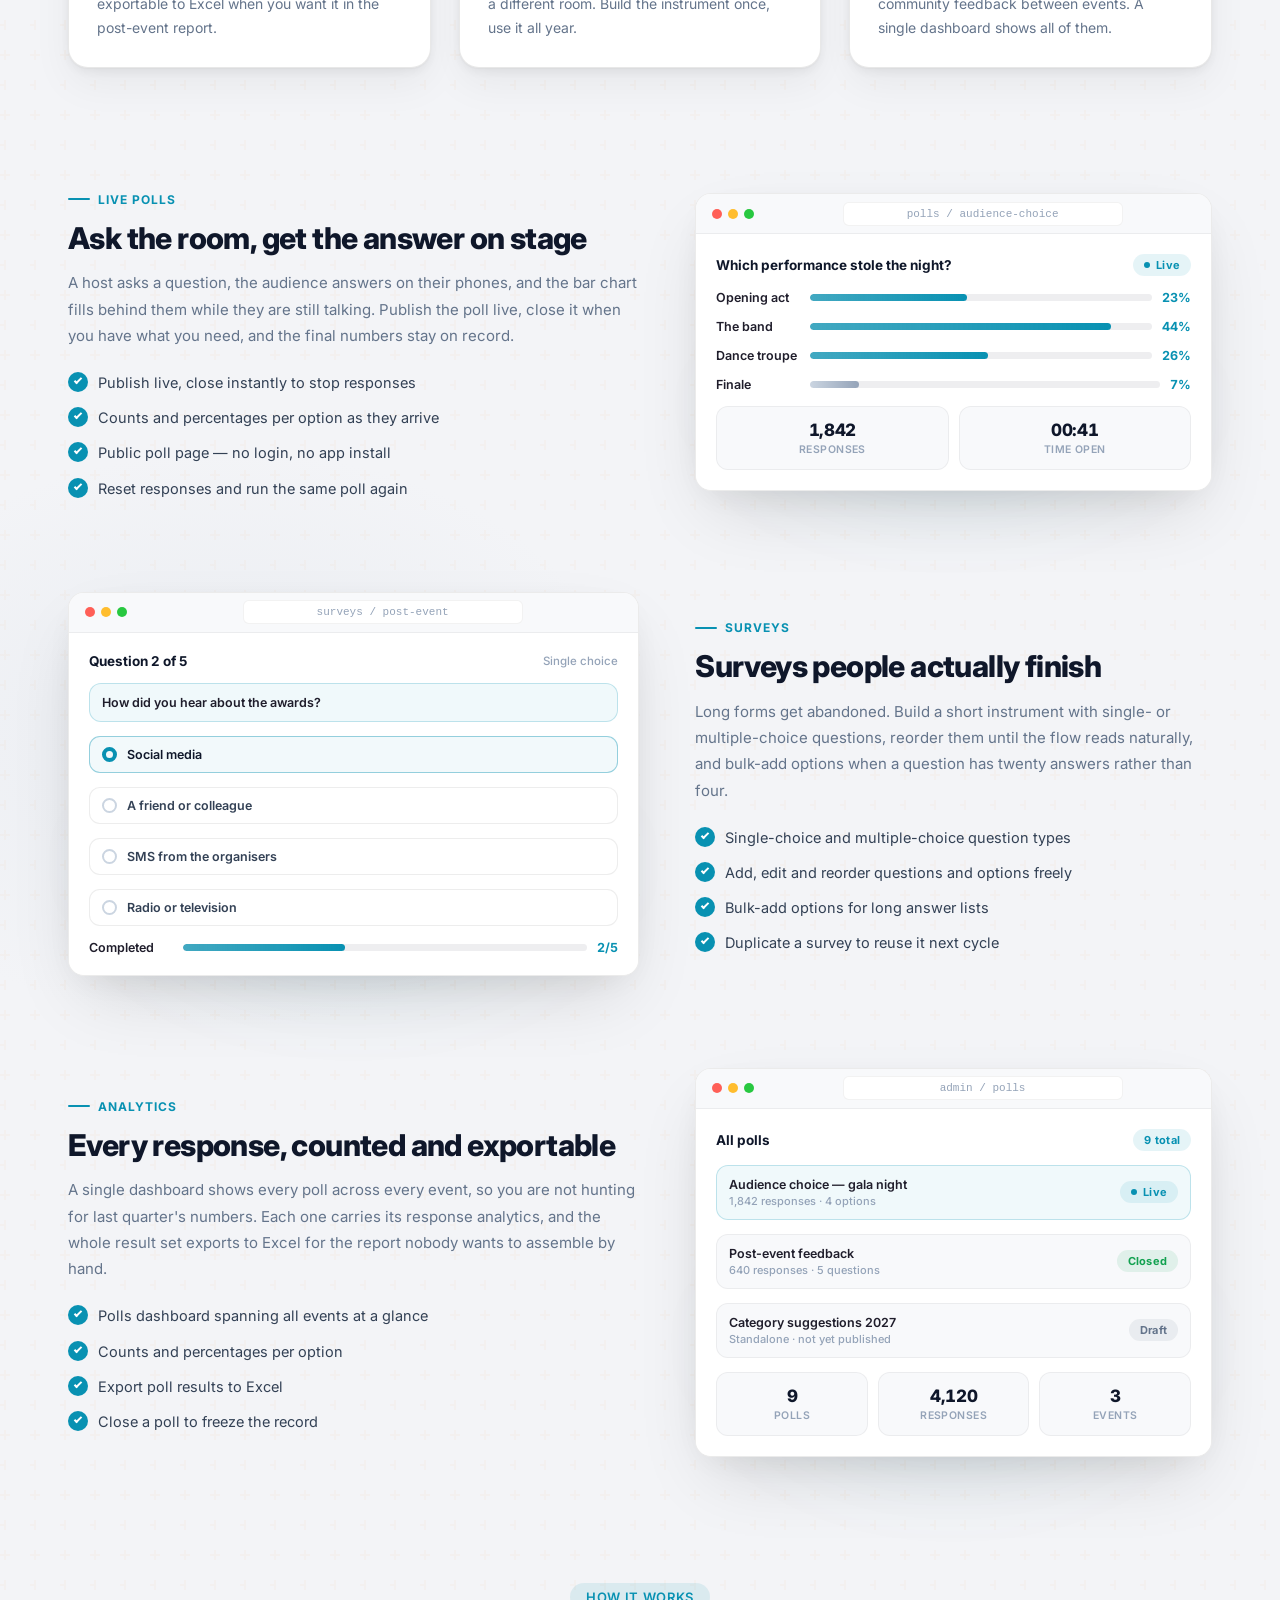
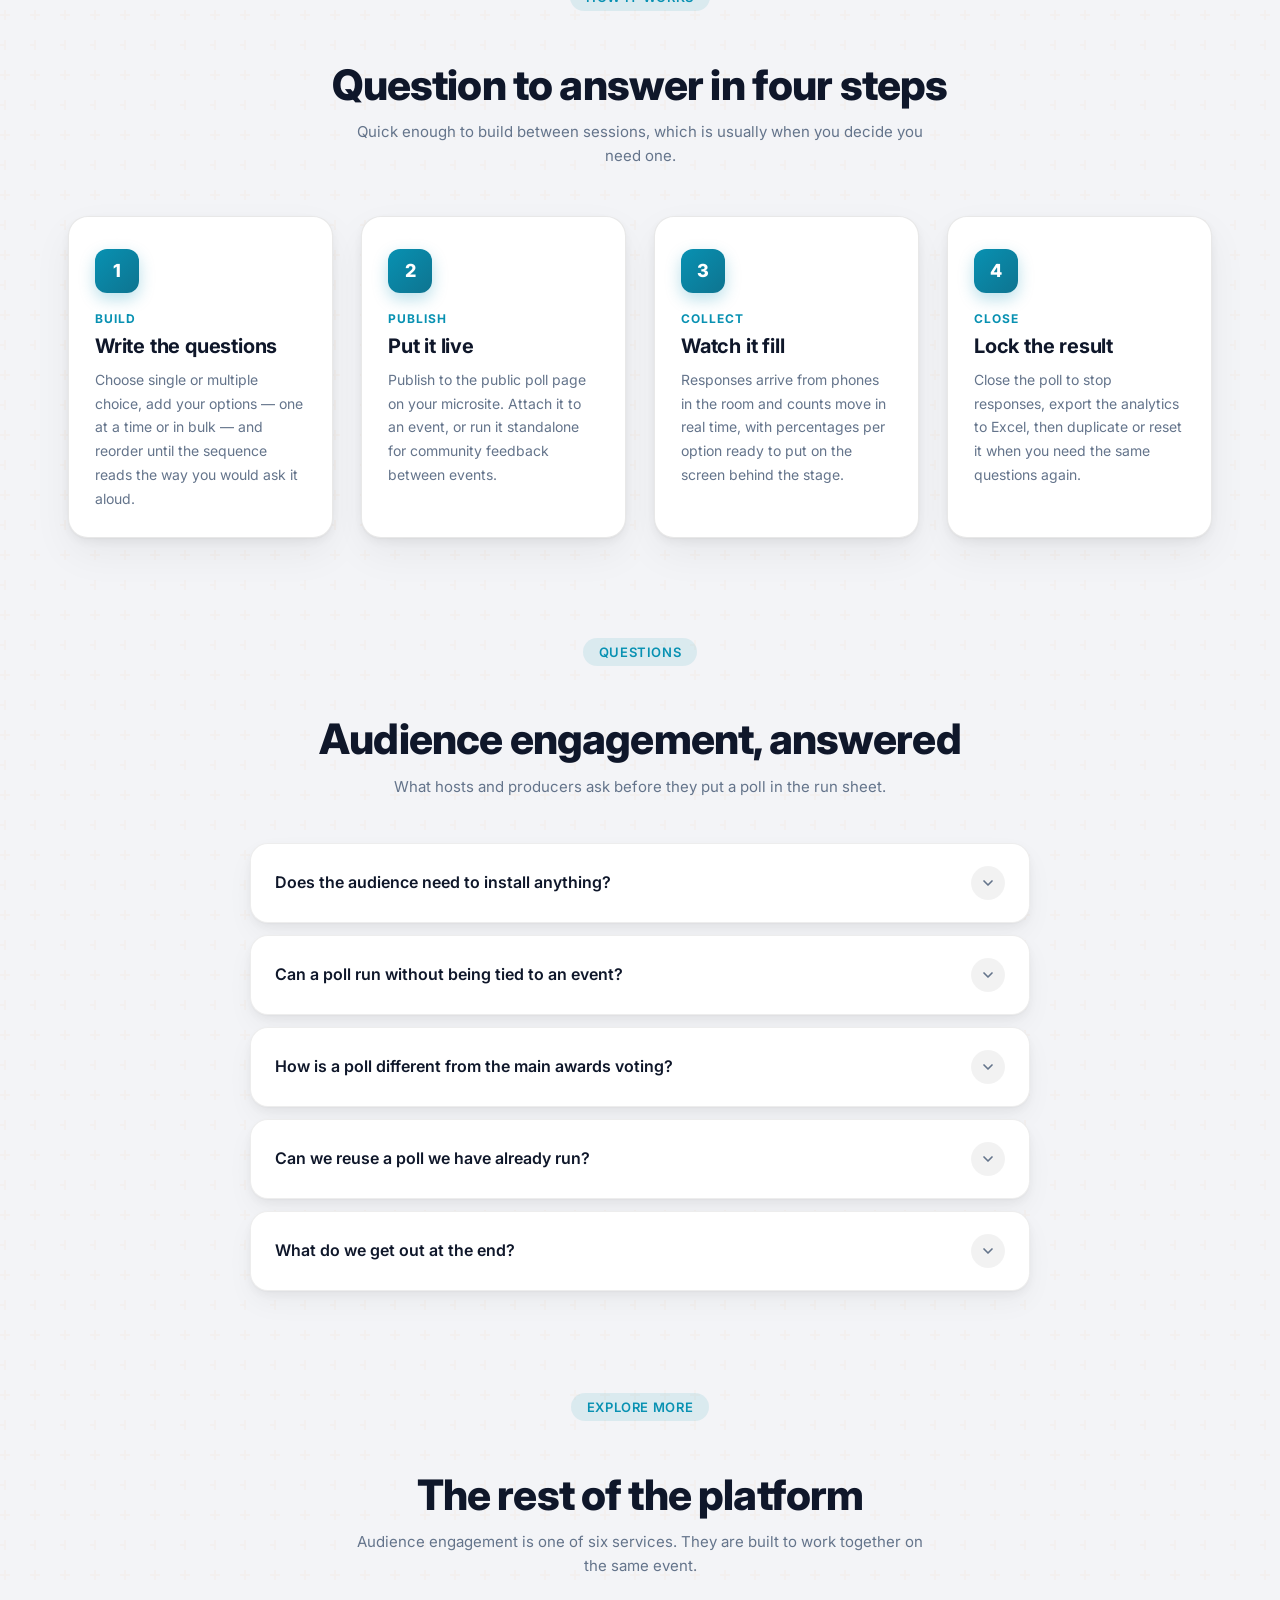
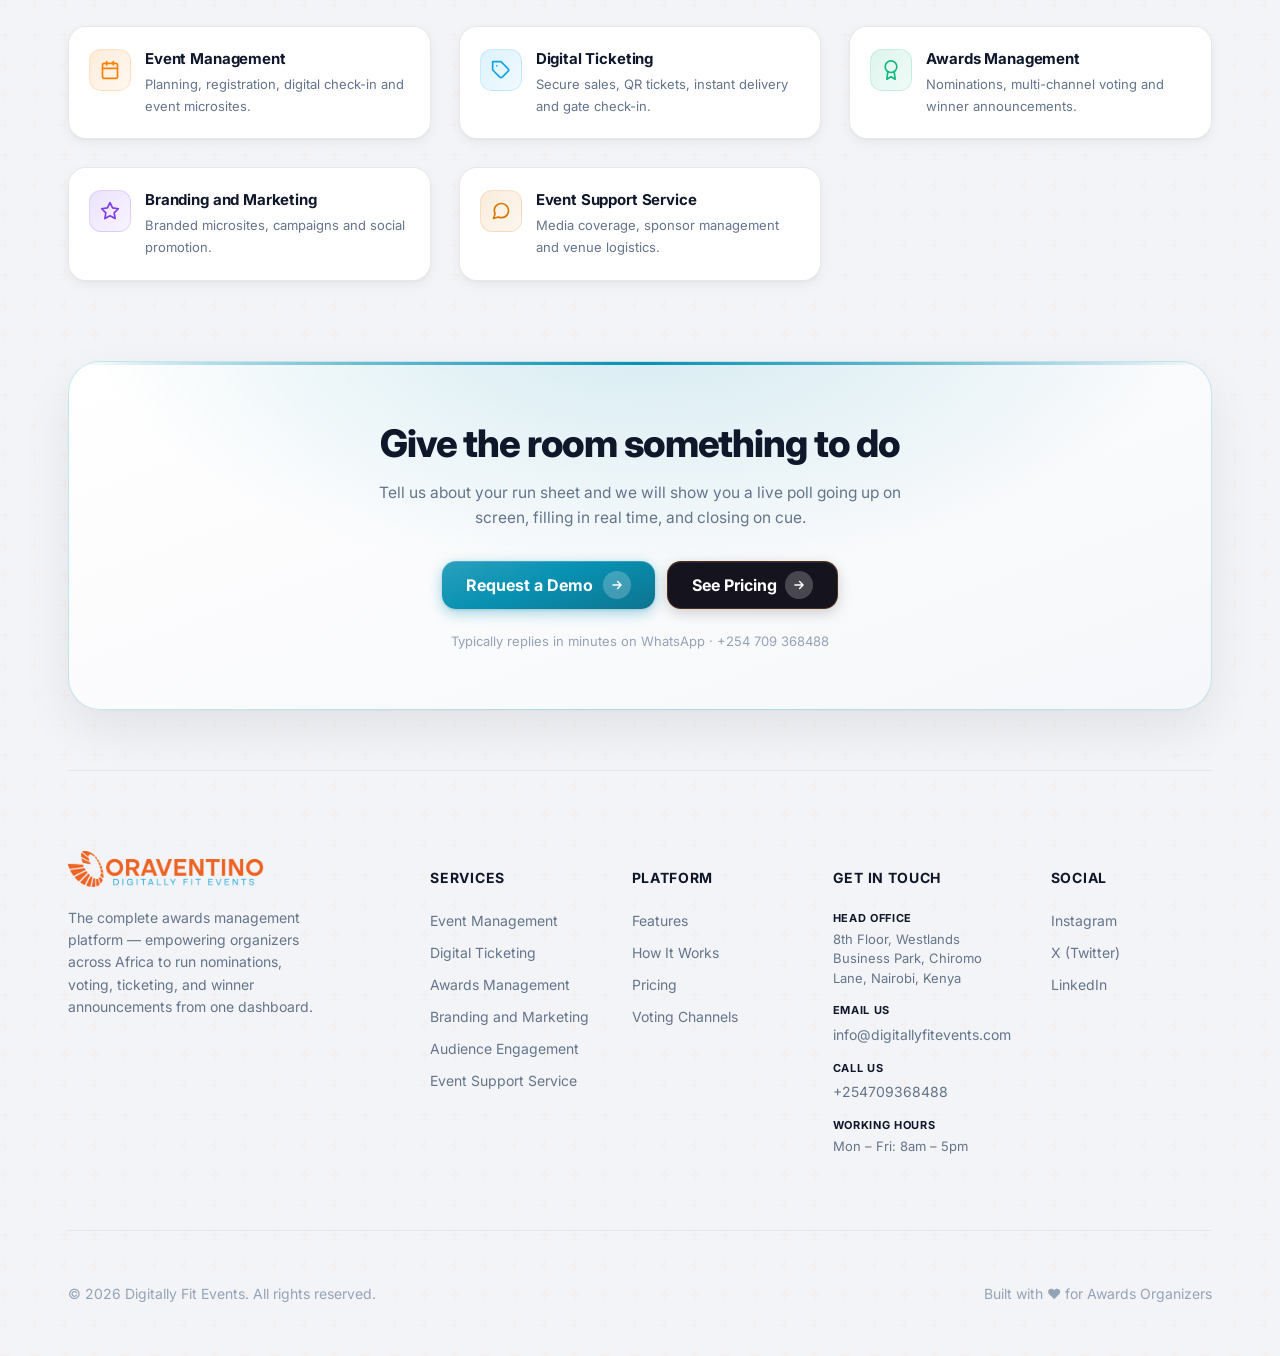
==== commit ad9235cb: "Rebrand all references from Digitally Fit Awards to Digitally Fit Events" ====
--- a/audience-engagement.html
+++ b/audience-engagement.html
@@ -5,7 +5,7 @@
   <meta charset="UTF-8" />
   <meta name="viewport" content="width=device-width, initial-scale=1.0" />
   <meta name="description" content="Live polls, digital surveys and interactive voting that run in any browser, with real-time results and Excel export." />
-  <title>Audience Engagement — Digitally Fit Awards</title>
+  <title>Audience Engagement — Digitally Fit Events</title>
   <link rel="icon" type="image/png" href="logo-favicon.png" />
   <link rel="apple-touch-icon" href="logo-favicon.png" />
   <link rel="preconnect" href="https://fonts.googleapis.com" />
@@ -96,8 +96,8 @@
   <div class="page">
     <!-- ===================== Header ===================== -->
     <header class="site-header" role="banner">
-      <a class="brand" href="index.html" aria-label="Digitally Fit Awards home">
-        <img src="dfe-logo.png" alt="Digitally Fit Awards logo" class="brand-logo" />
+      <a class="brand" href="index.html" aria-label="Digitally Fit Events home">
+        <img src="dfe-logo.png" alt="Digitally Fit Events logo" class="brand-logo" />
       </a>
 
       <nav class="primary-nav" aria-label="Primary">
@@ -236,8 +236,8 @@
     <div class="mobile-menu-overlay" id="mobile-menu" aria-hidden="true">
       <div class="mobile-menu-inner">
         <div class="mobile-menu-header">
-          <a class="brand" href="index.html" aria-label="Digitally Fit Awards home">
-            <img src="dfe-logo.png" alt="Digitally Fit Awards logo" class="brand-logo" />
+          <a class="brand" href="index.html" aria-label="Digitally Fit Events home">
+            <img src="dfe-logo.png" alt="Digitally Fit Events logo" class="brand-logo" />
           </a>
           <button class="mobile-menu-close" id="mobile-menu-close" aria-label="Close menu">
             <svg viewBox="0 0 24 24" width="24" height="24" stroke="currentColor" stroke-width="2.5" fill="none"
@@ -925,7 +925,7 @@
     <footer class="site-footer">
       <div class="footer-grid">
         <div class="footer-brand">
-          <img src="dfe-logo.png" alt="Digitally Fit Awards logo" class="brand-logo" style="margin-bottom: 20px;" />
+          <img src="dfe-logo.png" alt="Digitally Fit Events logo" class="brand-logo" style="margin-bottom: 20px;" />
           <p class="footer-desc">The complete awards management platform — empowering organizers across Africa to run
             nominations, voting, ticketing, and winner announcements from one dashboard.</p>
         </div>
@@ -958,7 +958,7 @@
             </li>
             <li class="contact-item">
               <span class="contact-label">Email Us</span>
-              <a href="mailto:info@digitallyfitawards.com" class="contact-link">info@digitallyfitawards.com</a>
+              <a href="mailto:info@digitallyfitevents.com" class="contact-link">info@digitallyfitevents.com</a>
             </li>
             <li class="contact-item">
               <span class="contact-label">Call Us</span>
@@ -973,14 +973,14 @@
         <div class="footer-col">
           <h4>Social</h4>
           <ul class="footer-links">
-            <li><a href="https://www.instagram.com/digitallyfitawards/" target="_blank" rel="noopener noreferrer">Instagram</a></li>
+            <li><a href="https://www.instagram.com/digitallyfitevents/" target="_blank" rel="noopener noreferrer">Instagram</a></li>
             <li><a href="https://x.com/DigitallyFAward" target="_blank" rel="noopener noreferrer">X (Twitter)</a></li>
             <li><a href="https://ke.linkedin.com/company/digitally-fit-awards" target="_blank" rel="noopener noreferrer">LinkedIn</a></li>
           </ul>
         </div>
       </div>
       <div class="footer-bottom">
-        <p>© 2026 Digitally Fit Awards. All rights reserved.</p>
+        <p>© 2026 Digitally Fit Events. All rights reserved.</p>
         <p>Built with ❤️ for Awards Organizers</p>
       </div>
     </footer>
--- a/main.css
+++ b/main.css
@@ -627,6 +627,250 @@
 }
 
 /* ============================================================
+   Video demo section
+   ============================================================ */
+.video-section {
+  padding: 96px 20px;
+  max-width: 1280px;
+  margin: 0 auto;
+}
+
+.video-container {
+  text-align: center;
+}
+
+.video-header {
+  margin-bottom: 56px;
+}
+
+.video-label {
+  display: inline-block;
+  padding: 6px 16px;
+  background: rgba(255, 127, 0, 0.12);
+  color: #ff7f00;
+  font-size: 12px;
+  font-weight: 600;
+  letter-spacing: 0.05em;
+  text-transform: uppercase;
+  border-radius: 999px;
+  margin-bottom: 20px;
+}
+
+.video-title {
+  font-size: clamp(32px, 5vw, 52px);
+  font-weight: 800;
+  line-height: 1.2;
+  letter-spacing: -0.02em;
+  color: #0f172a;
+  margin: 0 0 16px;
+}
+
+.video-description {
+  font-size: 17px;
+  line-height: 1.6;
+  color: #64748b;
+  max-width: 580px;
+  margin: 0 auto;
+}
+
+.video-wrapper {
+  position: relative;
+  max-width: 1000px;
+  margin: 0 auto;
+  border-radius: 24px;
+  overflow: hidden;
+  box-shadow: 0 24px 56px rgba(0, 0, 0, 0.12);
+}
+
+.video-frame {
+  position: relative;
+  width: 100%;
+  padding-bottom: 56.25%;
+  height: 0;
+  overflow: hidden;
+}
+
+.video-frame iframe {
+  position: absolute;
+  top: 0;
+  left: 0;
+  width: 100%;
+  height: 100%;
+  border: none;
+}
+
+@media (max-width: 768px) {
+  .video-section {
+    padding: 72px 20px;
+  }
+
+  .video-header {
+    margin-bottom: 40px;
+  }
+
+  .video-title {
+    font-size: 28px;
+    margin-bottom: 12px;
+  }
+
+  .video-description {
+    font-size: 15px;
+  }
+
+  .video-wrapper {
+    border-radius: 16px;
+  }
+}
+
+@media (max-width: 480px) {
+  .video-section {
+    padding: 56px 16px;
+  }
+
+  .video-header {
+    margin-bottom: 32px;
+  }
+
+  .video-title {
+    font-size: 24px;
+  }
+
+  .video-description {
+    font-size: 14px;
+  }
+
+  .video-wrapper {
+    box-shadow: 0 12px 32px rgba(0, 0, 0, 0.1);
+  }
+}
+
+/* ============================================================
+   Video ad popup modal
+
+   Auto-opens once the landing page has rendered. The iframe src is
+   set by script.js only when the modal opens and cleared on close,
+   so YouTube is never fetched on page load and the audio stops the
+   instant the modal starts closing.
+   ============================================================ */
+.video-modal {
+  position: fixed;
+  inset: 0;
+  z-index: 100000; /* above the mobile drawer (99999) — this is a blocking interstitial */
+  display: flex;
+  align-items: center;
+  justify-content: center;
+  padding: 48px 34px;
+  background: rgba(15, 23, 42, 0.74);
+  backdrop-filter: blur(6px);
+  -webkit-backdrop-filter: blur(6px);
+  opacity: 0;
+  visibility: hidden;
+  /* visibility flips instantly on open so the close button is focusable
+     right away, and only after the fade on close */
+  transition: opacity 0.3s ease, visibility 0s linear 0.3s;
+}
+
+.video-modal.is-open {
+  opacity: 1;
+  visibility: visible;
+  transition: opacity 0.3s ease, visibility 0s;
+}
+
+.video-modal-dialog {
+  position: relative;
+  width: 100%;
+  max-width: 800px;
+  transform: translateY(14px) scale(0.985);
+  transition: transform 0.35s cubic-bezier(0.2, 0.8, 0.2, 1);
+}
+
+.video-modal.is-open .video-modal-dialog {
+  transform: translateY(0) scale(1);
+}
+
+.video-modal-content {
+  position: relative;
+  background: #000;
+  border-radius: 6px;
+  overflow: visible; /* lets the close button sit outside the corner */
+  box-shadow: 0 24px 64px rgba(0, 0, 0, 0.45);
+}
+
+.video-close-btn {
+  position: absolute;
+  top: -18px;
+  right: -18px;
+  width: 36px;
+  height: 36px;
+  background: #e00;
+  color: #fff;
+  border: 3px solid #fff;
+  border-radius: 50%;
+  font-size: 18px;
+  line-height: 1;
+  cursor: pointer;
+  display: flex;
+  align-items: center;
+  justify-content: center;
+  z-index: 10;
+  box-shadow: 0 2px 8px rgba(0, 0, 0, 0.5);
+  transition: background 0.2s;
+}
+
+.video-close-btn:hover {
+  background: #b00;
+}
+
+.video-modal-body {
+  padding: 0;
+}
+
+.video-ratio {
+  position: relative;
+  width: 100%;
+  padding-bottom: 56.25%;
+  height: 0;
+  border-radius: 4px;
+  overflow: hidden;
+}
+
+.video-ratio iframe {
+  position: absolute;
+  top: 0;
+  left: 0;
+  width: 100%;
+  height: 100%;
+  border: none;
+}
+
+body.video-modal-active {
+  overflow: hidden;
+}
+
+/* The close button overhangs the corner by 18px, so the backdrop needs
+   at least that much padding or it clips off-screen on a phone. */
+@media (max-width: 560px) {
+  .video-modal {
+    padding: 40px 26px;
+  }
+
+  .video-close-btn {
+    top: -15px;
+    right: -12px;
+    width: 32px;
+    height: 32px;
+    font-size: 15px;
+  }
+}
+
+@media (prefers-reduced-motion: reduce) {
+  .video-modal,
+  .video-modal-dialog {
+    transition: none;
+  }
+}
+
+/* ============================================================
    Product screenshot (SaaS preview)
    ============================================================ */
 .product-shot {
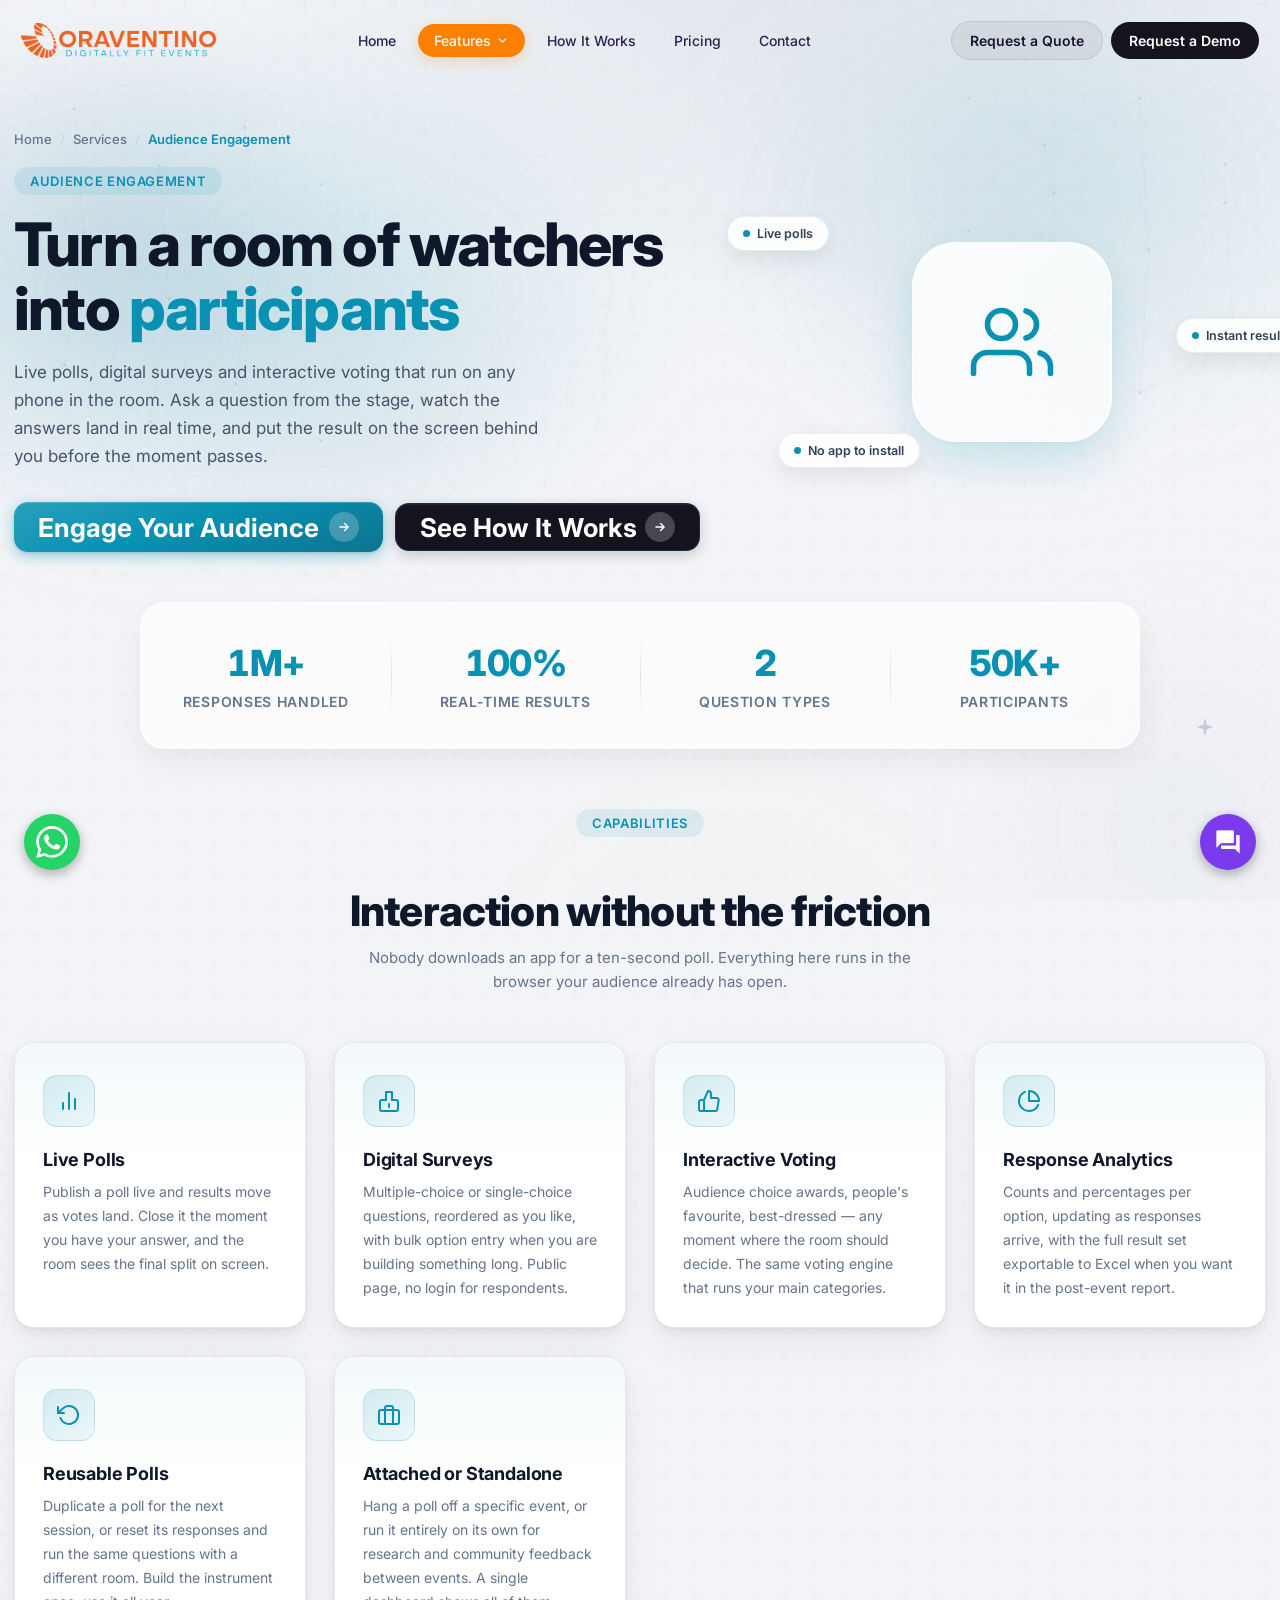
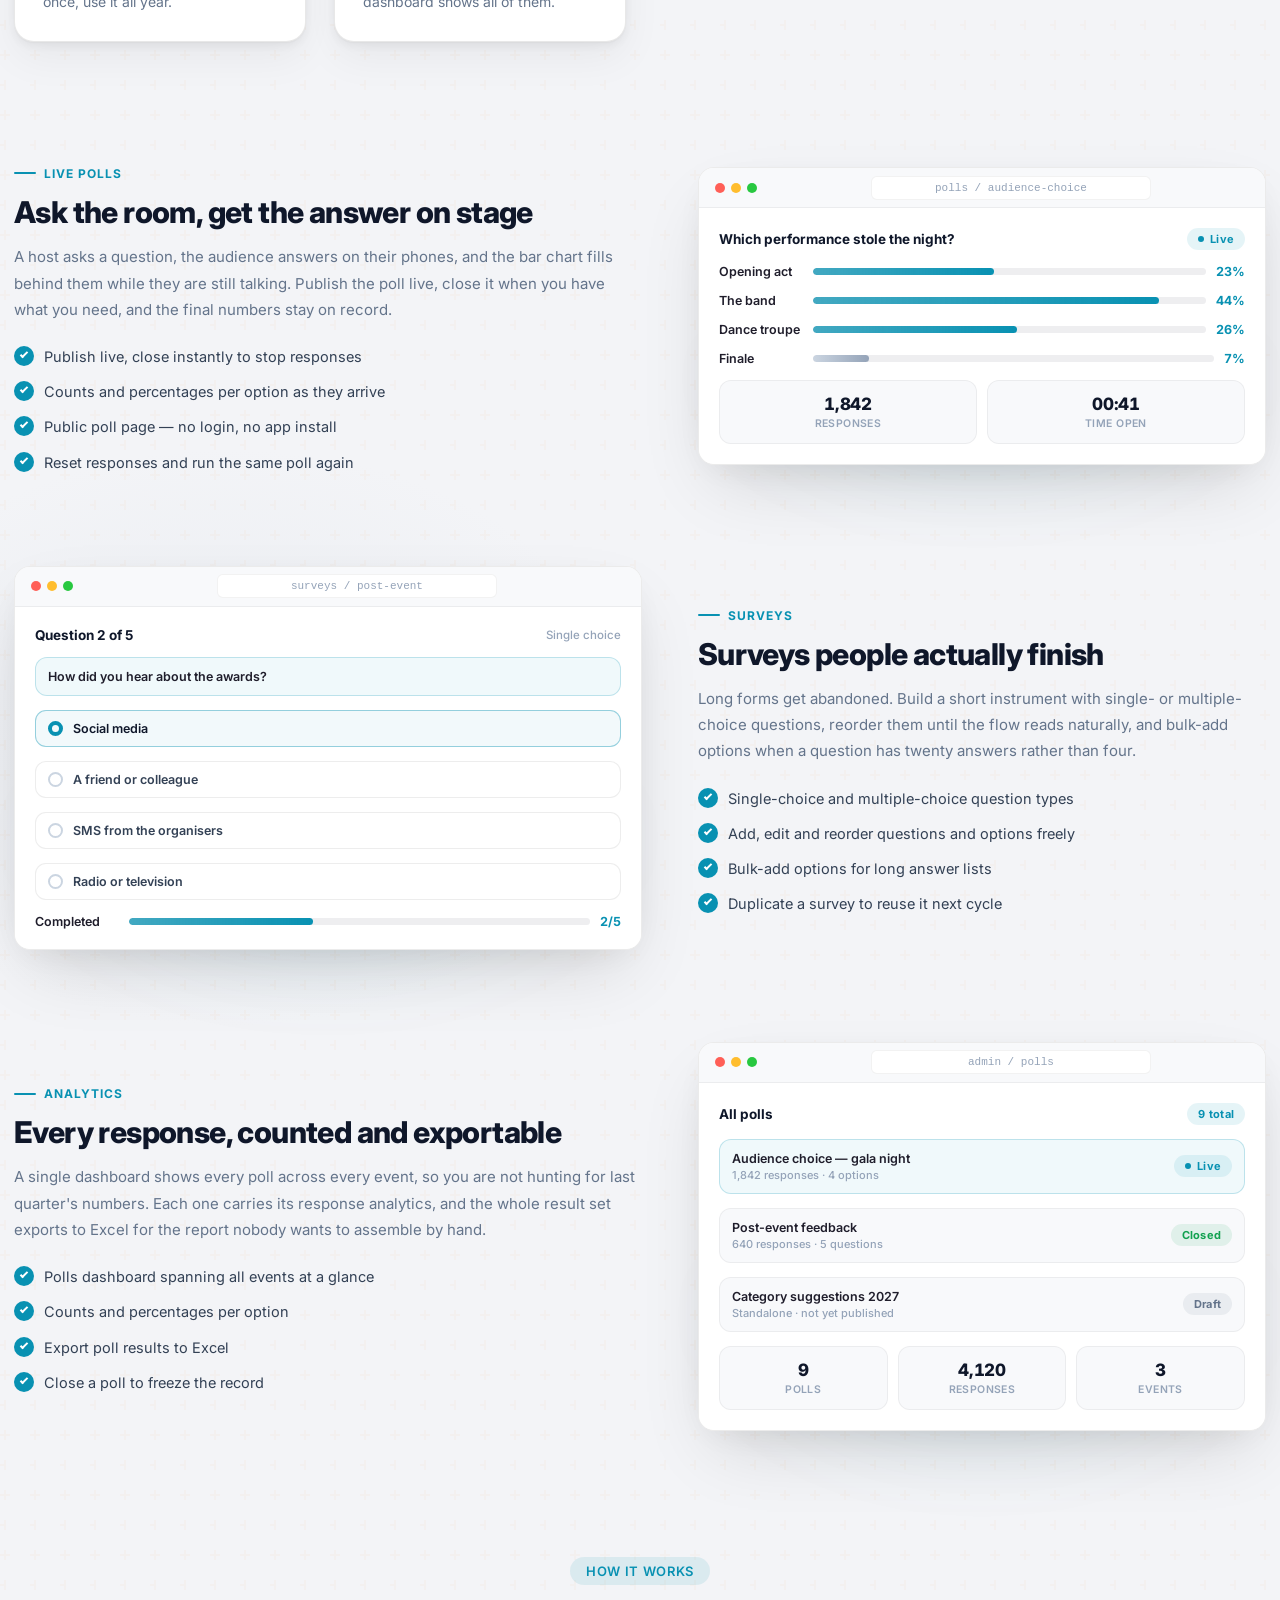
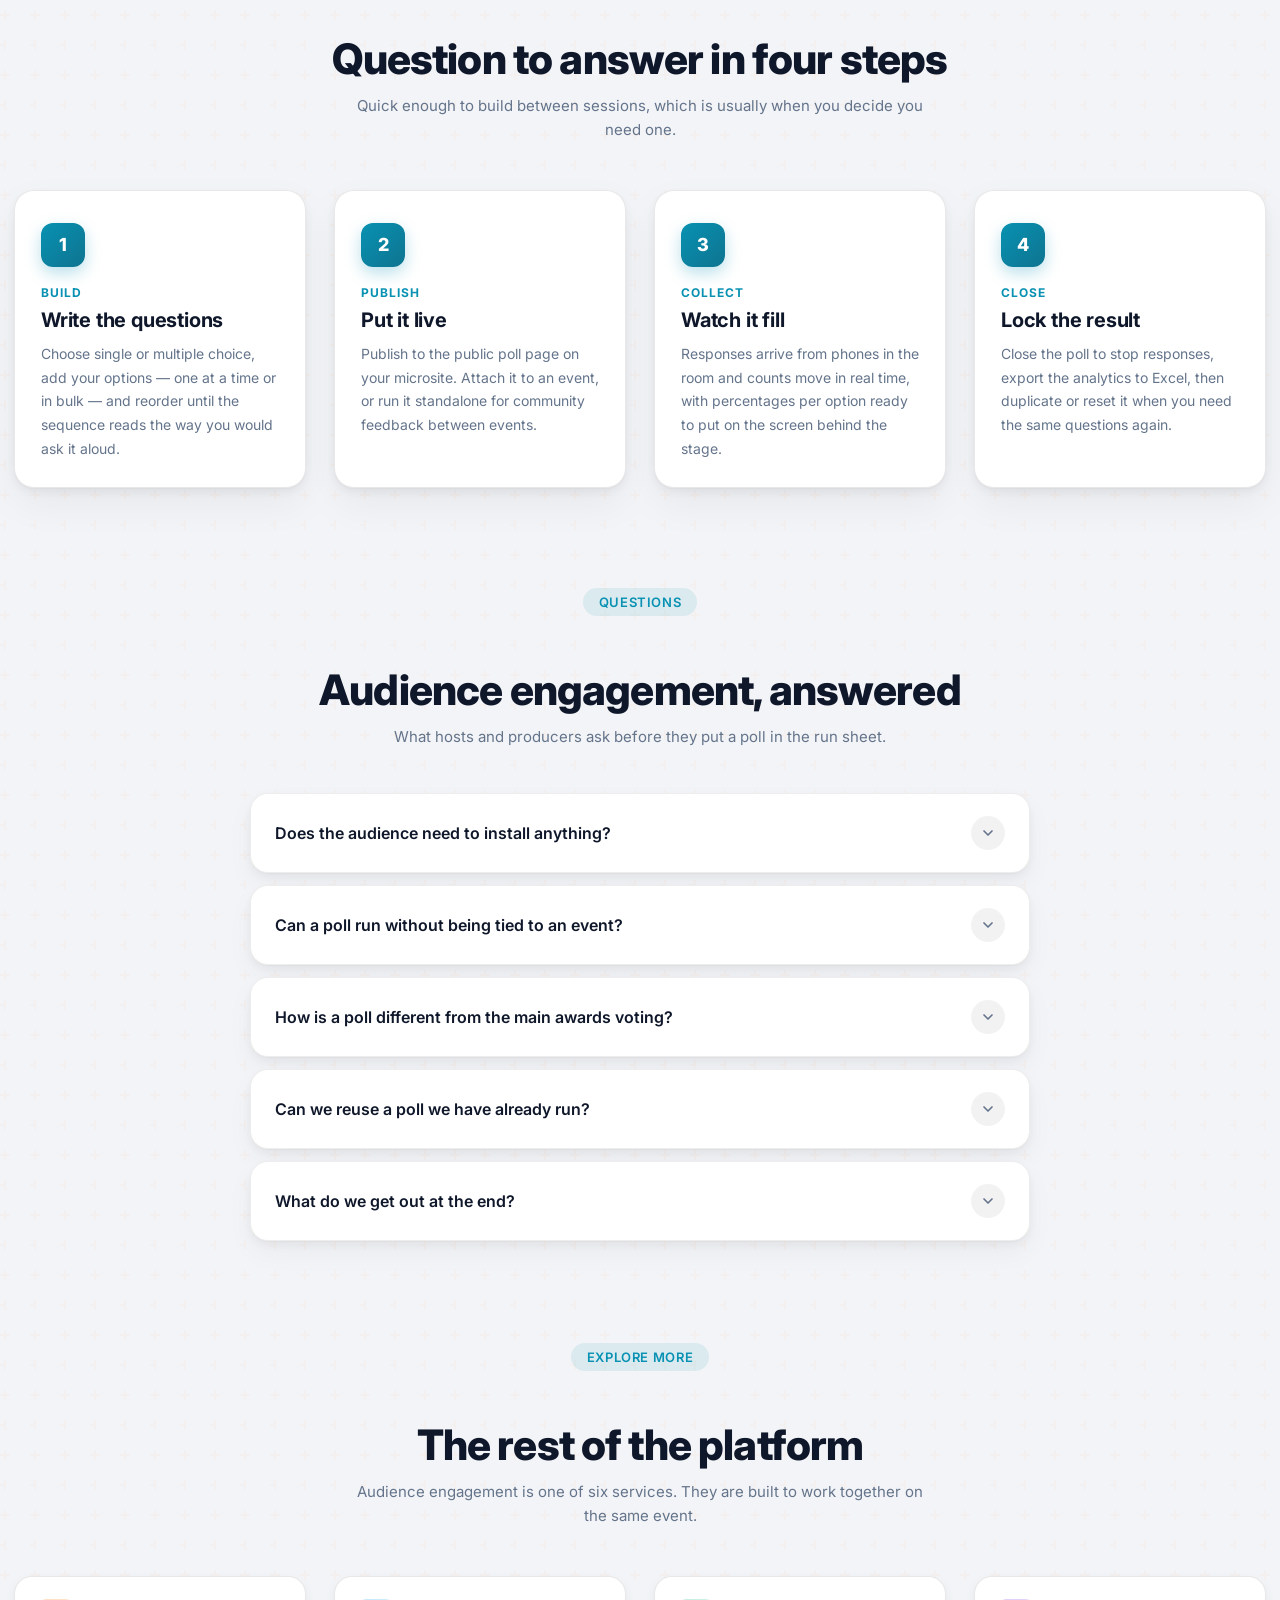
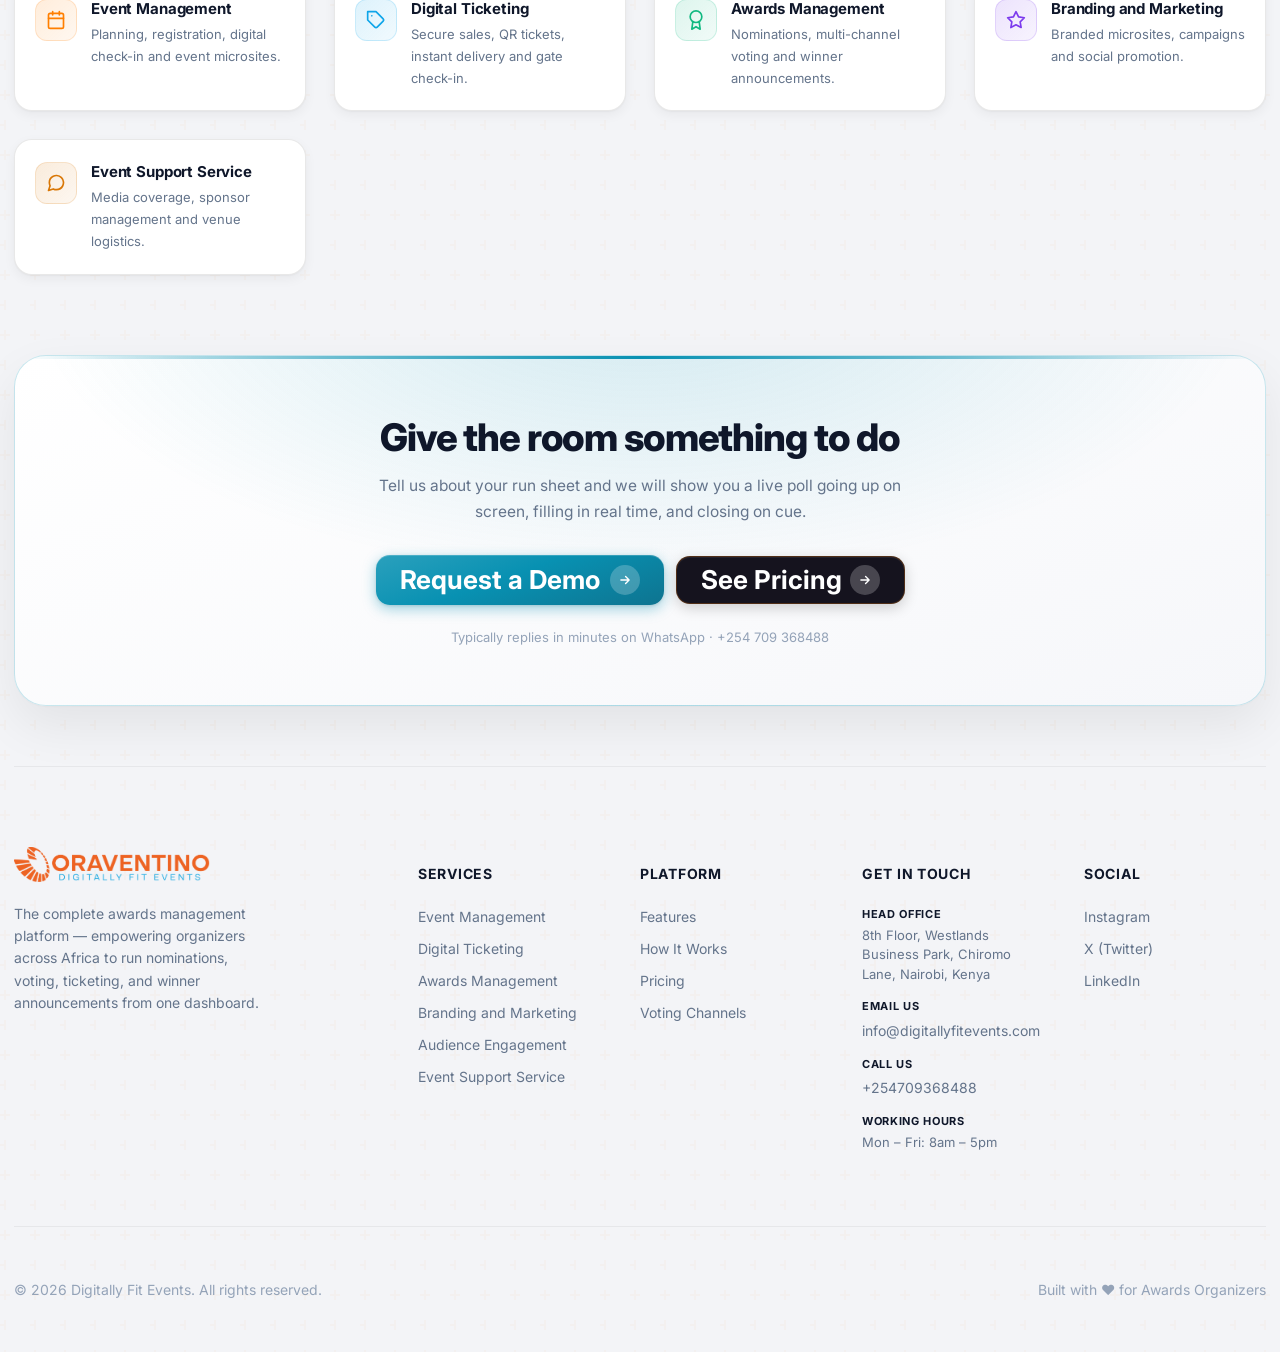
==== commit 84b50a2a: "feat(analytics): add Google tag (gtag.js) to index and audience-engagement pages" ====
--- a/audience-engagement.html
+++ b/audience-engagement.html
@@ -2,6 +2,15 @@
 <html lang="en">
 
 <head>
+  <!-- Google tag (gtag.js) -->
+  <script async src="https://www.googletagmanager.com/gtag/js?id=G-R0HJPENR5Z"></script>
+  <script>
+    window.dataLayer = window.dataLayer || [];
+    function gtag(){dataLayer.push(arguments);}
+    gtag('js', new Date());
+
+    gtag('config', 'G-R0HJPENR5Z');
+  </script>
   <meta charset="UTF-8" />
   <meta name="viewport" content="width=device-width, initial-scale=1.0" />
   <meta name="description" content="Live polls, digital surveys and interactive voting that run in any browser, with real-time results and Excel export." />
--- a/main.css
+++ b/main.css
@@ -12,8 +12,12 @@
 
 html,
 body {
+  /* The UA default is body { margin: 8px }. Left unreset it combined with
+     width:100% to make every page 8px wider than the viewport, which is
+     where the stray horizontal scrollbar came from. */
   margin: 0;
-  padding: 0;
+  width: 100%;
+  overflow-x: hidden;
 }
 
 body {
@@ -232,9 +236,9 @@
 .page {
   position: relative;
   z-index: 1;
-  max-width: 1200px;
+  width: 100%;
   margin: 0 auto;
-  padding: 26px 28px 0;
+  padding: 14px 14px 0;
 }
 
 /* ============================================================
@@ -382,29 +386,147 @@
   transform: translateY(-1px);
 }
 
-/* ============================================================
-   Hero
-   ============================================================ */
+
 .hero {
+  position: relative;
+  /* svh, not vh: on mobile, 100vh includes the browser chrome, so the
+     hero gets taller than the visible area and the CTAs sit below the fold */
+  min-height: 100vh;
+  min-height: 100svh;
+  display: flex;
+  align-items: center;
+  justify-content: center;
   text-align: center;
-  padding: 80px 0 20px; /* Balanced top space, tighter bottom to pull mockup above the fold */
+  overflow: hidden;
+  width: 100%;
+  max-width: 100%;
+  padding: 0;
+  margin: 0;
+  isolation: isolate;
+}
+
+.hero-video-background {
+  position: absolute;
+  top: 0;
+  left: 0;
+  right: 0;
+  bottom: 0;
+  width: 100%;
+  height: 100%;
+  z-index: 1;
+  overflow: hidden;
+  border-radius: 0;
+   
+}
+
+/* YouTube iframe - Cover everything uniformly.
+   scale(1.35) overscans deliberately: the player paints its title card
+   and "Watch on YouTube" chrome at the very top and bottom edges, and
+   modestbranding does not remove them. Pushing those edges outside the
+   overflow:hidden crop is the only reliable way to hide them. */
+.hero-video-background iframe {
+  position: absolute;
+  top: 50%;
+  left: 50%;
+  width: 100%;
+  height: 100%;
+  min-width: 177.77vh; /* 16:9 aspect ratio fallback */
+  min-height: 56.25vw; /* 16:9 aspect ratio fallback */
+  transform: translate(-50%, -50%) scale(1.35);
+  pointer-events: none;
+  border: none;
+  border-radius: 0;
+}
+
+/* Scrim.
+
+   A layered gradient rather than a flat 50% black: it goes darkest
+   behind the headline and CTAs where contrast actually has to hold,
+   and stays lighter at the top so the footage is still visible. The
+   flat fill dimmed the whole frame evenly, which cost the video its
+   depth without buying the text much.
+
+   No backdrop-filter here — blurring a full-viewport layer over a
+   playing iframe is an expensive repaint every frame, and the
+   gradient does the legibility work on its own. */
+.hero-overlay {
+  position: absolute;
+  inset: 0;
+  z-index: 1;
+  background:
+    linear-gradient(
+      180deg,
+      rgba(8, 12, 24, 0.50) 0%,
+      rgba(8, 12, 24, 0.26) 30%,
+      rgba(8, 12, 24, 0.40) 66%,
+      rgba(8, 12, 24, 0.72) 100%
+    ),
+    /* Vignette only — the heavy lifting is done by the type's own
+       text-shadow, so this can stay light enough to keep the footage
+       legible rather than flattening it to a dark slab */
+    radial-gradient(
+      ellipse 78% 62% at 50% 50%,
+      rgba(8, 12, 24, 0.06) 0%,
+      rgba(8, 12, 24, 0.46) 100%
+    );
+}
+
+/* Hero Content - Sits on top of everything */
+.hero-content {
+  position: relative;
+  z-index: 2;
+  width: 100%;
+  max-width: 860px;
+  /* Horizontal padding is load-bearing: without it the headline,
+     subtitle and CTAs run to the viewport edge and clip on a phone */
+  padding: 0 24px;
+  margin: 0 auto;
+  color: #ffffff;
+}
+
+/* Local scrim behind the copy only.
+
+   A full-frame overlay cannot solve this on its own: the loop swings
+   from a bright tan wall to near-black, so any single opacity is either
+   too heavy on the dark frames or too weak on the bright ones — which
+   is what left the orange hashtag reading muddy brown. Pooling the
+   darkness behind the text block instead keeps contrast constant no
+   matter which frame is on screen, and leaves the rest of the footage
+   at full strength. */
+.hero-content::before {
+  content: '';
+  position: absolute;
+  inset: -10% -8%;
+  z-index: -1;
+  pointer-events: none;
+  background: radial-gradient(
+    ellipse 58% 50% at 50% 50%,
+    rgba(6, 9, 18, 0.78) 0%,
+    rgba(6, 9, 18, 0.62) 42%,
+    rgba(6, 9, 18, 0.28) 68%,
+    rgba(6, 9, 18, 0) 82%
+  );
 }
 
 .hero-badge {
   display: inline-flex;
   align-items: center;
   gap: 9px;
-  padding: 8px 18px;
+  padding: 7px 16px;
   border-radius: 999px;
-  background: rgba(255, 255, 255, 0.82);
-  border: 1px solid rgba(0, 0, 0, 0.08);
-  font-size: 13px;
-  color: #374151;
+  /* Glass pill, not the solid white slab: on dark footage an opaque
+     white block reads as a floating rectangle and competes with the
+     headline. 25px also made this out-shout the subtitle — a badge
+     belongs below it in the type hierarchy, not above. */
+  background: rgba(255, 255, 255, 0.11);
+  border: 1px solid rgba(255, 255, 255, 0.22);
+  font-size: 13.5px;
+  color: #f1f5f9;
   font-weight: 600;
-  letter-spacing: .01em;
-  backdrop-filter: blur(6px);
-  -webkit-backdrop-filter: blur(6px);
-  box-shadow: 0 1px 4px rgba(0, 0, 0, 0.07);
+  letter-spacing: .02em;
+  backdrop-filter: blur(8px);
+  -webkit-backdrop-filter: blur(8px);
+  box-shadow: 0 2px 10px rgba(0, 0, 0, 0.22);
 }
 
 .badge-dot {
@@ -460,49 +582,198 @@
    .section-title, because this headline sets its own breaks with
    <br /> in the markup. */
 .hero-title {
-  margin: 22px auto 14px;
+  margin: 20px auto 16px;
   max-width: 880px;
   font-family: 'Open Sans', 'Inter', system-ui, -apple-system, Segoe UI, Roboto, sans-serif;
-  font-size: clamp(48px, 7vw, 80px);
-  line-height: 1.1;
+  font-size: clamp(34px, 7.4vw, 76px);
+  line-height: 1.06;
   letter-spacing: -.02em;
-  font-weight: 700;
+  /* 800 is Open Sans's heaviest cut; 1000 was silently clamping to it */
+  font-weight: 800;
   font-style: normal;
-  color: #0f172a;
-  text-shadow: none;
+  /* Was #13203e — dark navy on dark footage, which made the headline
+     all but invisible. The shadow is what carries contrast over the
+     bright frames of the loop, so the scrim doesn't have to be opaque. */
+  color: #ffffff;
+  text-shadow: 0 2px 18px rgba(0, 0, 0, 0.55), 0 1px 3px rgba(0, 0, 0, 0.4);
 }
 
 .hero-title em,
 .hero-title i {
   font-style: italic;
-  font-weight: 700;
+  font-weight: 800;
 }
 
 /* Gradient ink on the hashtag line — same oranges as the primary CTA */
 .title-accent {
-  background: linear-gradient(120deg, #ff9f40 0%, #ff7f00 55%, #e67200 100%);
+  display: block;
+  /* Brighter stops than the button gradient uses. That one sits on a
+     white page; here the same #e67200 end reads muddy brown against
+     dark footage, so the whole ramp is lifted to stay legibly orange. */
+  background: linear-gradient(120deg, #ffc46b 0%, #ffa03a 48%, #ff8412 100%);
   -webkit-background-clip: text;
   background-clip: text;
   -webkit-text-fill-color: transparent;
-  color: #ff7f00;
+  color: #ff9a2e;
   font-style: normal;
+  /* Was a hard 80px, which ignored the h1's clamp — on a phone the
+     headline shrank to 34px while this stayed 80px and ran off both
+     edges of the viewport. 1em tracks the parent at every width. */
+  font-size: 1em;
+  /* Must be none, and must be explicit.
+
+     text-shadow inherits, so this span picks up the h1's shadow — and
+     because the fill is transparent, that shadow paints *through* the
+     letterforms rather than behind them, dragging the orange down to a
+     muddy gold. Contrast comes from the scrim behind .hero-content. */
+  text-shadow: none;
 }
 
 .hero-subtitle {
-  margin: 0 auto 28px;
+  margin: 0 auto 30px;
   max-width: 620px;
-  font-size: 15px;
-  color: #64748b;
-  line-height: 1.7;
+  font-size: clamp(15px, 1.6vw, 18.5px);
+  color: rgba(255, 255, 255, 0.9);
+  line-height: 1.65;
   letter-spacing: .01em;
+  text-shadow: 0 1px 10px rgba(0, 0, 0, 0.45);
 }
 
 .hero-ctas {
   display: inline-flex;
   align-items: center;
-  gap: 10px;
+  gap: 12px;
   flex-wrap: wrap;
   justify-content: center;
+}
+
+/* Hero CTAs only. The global .cta-primary is 26px, which is right for
+   the pricing panel but oversized against a video backdrop — and these
+   are scoped so the pricing section and the six service pages are
+   untouched by the change. */
+.hero .cta-primary,
+.hero .cta-secondary {
+  font-size: 16px;
+  min-height: 52px;
+  padding: 0 26px;
+}
+
+.hero .cta-arrow {
+  width: 26px;
+  height: 26px;
+}
+
+/* Scroll cue — a full-height hero gives no hint that the page
+   continues, which measurably suppresses scroll on first visit. */
+.hero-scroll-cue {
+  position: absolute;
+  left: 50%;
+  bottom: 26px;
+  transform: translateX(-50%);
+  z-index: 2;
+  display: flex;
+  flex-direction: column;
+  align-items: center;
+  gap: 8px;
+  padding: 6px 4px;
+  color: rgba(255, 255, 255, 0.78);
+  font-size: 10.5px;
+  font-weight: 600;
+  letter-spacing: .14em;
+  text-transform: uppercase;
+  text-decoration: none;
+  transition: color .2s ease, transform .2s ease;
+}
+
+.hero-scroll-cue:hover {
+  color: #fff;
+}
+
+.hero-scroll-cue span {
+  display: block;
+  width: 22px;
+  height: 34px;
+  border: 2px solid currentColor;
+  border-radius: 999px;
+  position: relative;
+}
+
+/* The dot that runs down the mouse body */
+.hero-scroll-cue span::after {
+  content: '';
+  position: absolute;
+  top: 6px;
+  left: 50%;
+  width: 3px;
+  height: 6px;
+  margin-left: -1.5px;
+  border-radius: 999px;
+  background: currentColor;
+  animation: scrollCue 1.9s cubic-bezier(.4, 0, .2, 1) infinite;
+}
+
+@keyframes scrollCue {
+  0%        { opacity: 0; transform: translateY(0); }
+  22%       { opacity: 1; }
+  70%, 100% { opacity: 0; transform: translateY(13px); }
+}
+
+@media (max-width: 900px) {
+  .hero-content {
+    padding: 0 20px;
+  }
+
+  .hero-subtitle {
+    max-width: 34ch;
+  }
+
+  .hero-scroll-cue {
+    display: none;
+  }
+}
+
+@media (max-width: 560px) {
+  .hero-content {
+    padding: 0 18px;
+  }
+
+  .hero-badge {
+    font-size: 12px;
+    padding: 6px 13px;
+    max-width: 100%;
+  }
+
+  .hero-ctas {
+    display: flex;
+    width: 100%;
+    gap: 10px;
+  }
+
+  /* Full-width stacked buttons, but bounded by the padded content box
+     so they cannot run past the viewport edge the way they were */
+  .hero .cta-primary,
+  .hero .cta-secondary {
+    width: 100%;
+    font-size: 15px;
+  }
+}
+
+@media (prefers-reduced-motion: reduce) {
+  /* WCAG 2.2.2: anything that plays automatically for more than five
+     seconds needs a way out. There is no visible control on a
+     background video, so honour the OS-level preference and drop the
+     footage to a still frame instead. */
+  .hero-video-background {
+    display: none;
+  }
+
+  .hero {
+    background: linear-gradient(160deg, #101828 0%, #1d2939 55%, #101828 100%);
+  }
+
+  .hero-scroll-cue span::after {
+    animation: none;
+  }
 }
 
 /* ---- Primary CTA: solid purple gradient ---- */
@@ -512,12 +783,12 @@
   justify-content: center;
   gap: 10px;
   padding: 0 24px;
-  min-height: 48px;
+  min-height: 50px;
   border-radius: 14px;
   background: linear-gradient(160deg, #ffa54f 0%, #ff7f00 45%, #e67200 100%);
   color: #fff;
   font-weight: 700;
-  font-size: 16px;
+  font-size: 26px;
   border: none;
   box-shadow:
     0 4px 14px rgba(255, 127, 0, .38),
@@ -543,8 +814,8 @@
 
 /* Arrow icon circle inside primary CTA */
 .cta-arrow {
-  width: 28px;
-  height: 28px;
+  width: 30px;
+  height: 30px;
   border-radius: 50%;
   background: rgba(255, 255, 255, .22);
   display: inline-flex;
@@ -567,7 +838,7 @@
   padding: 0 24px;
   min-height: 48px;
   border-radius: 14px;
-  font-size: 16px;
+  font-size: 26px;
   font-weight: 700;
   color: #fff;
   background: #15131e;
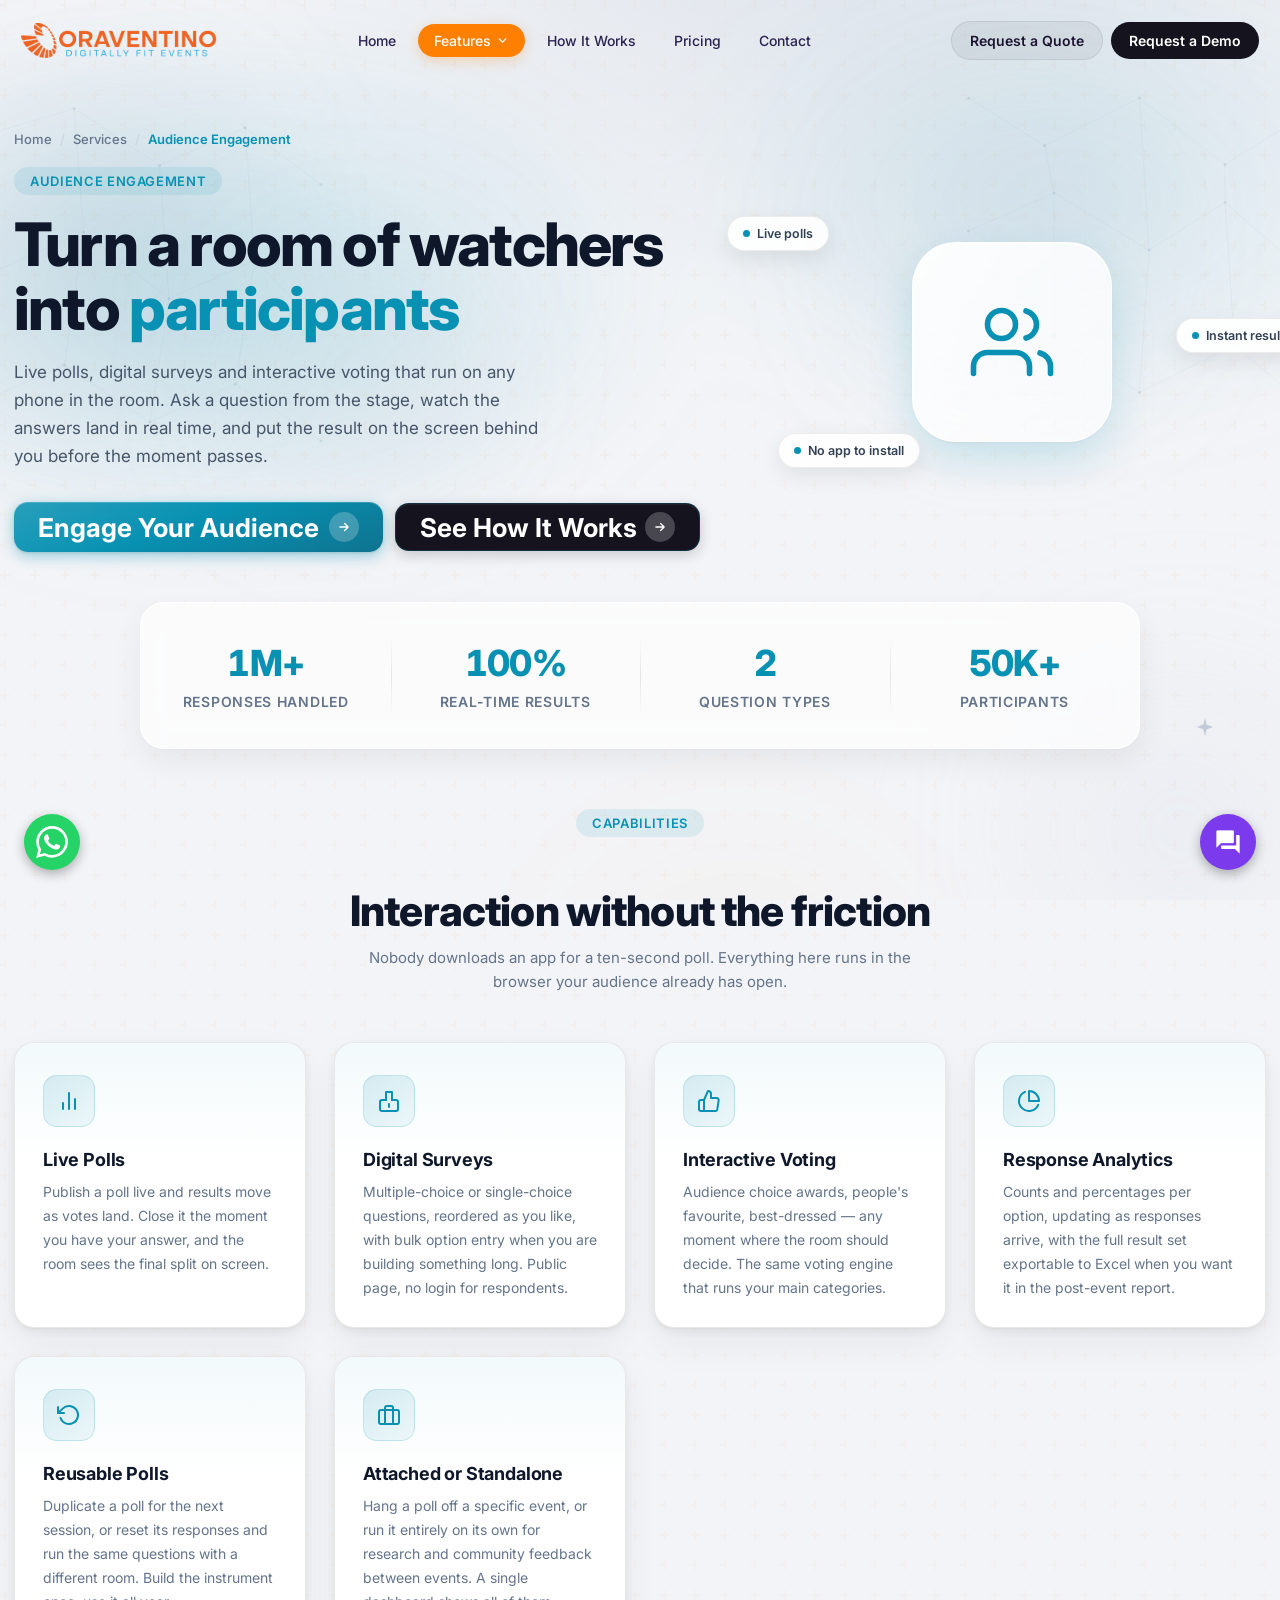
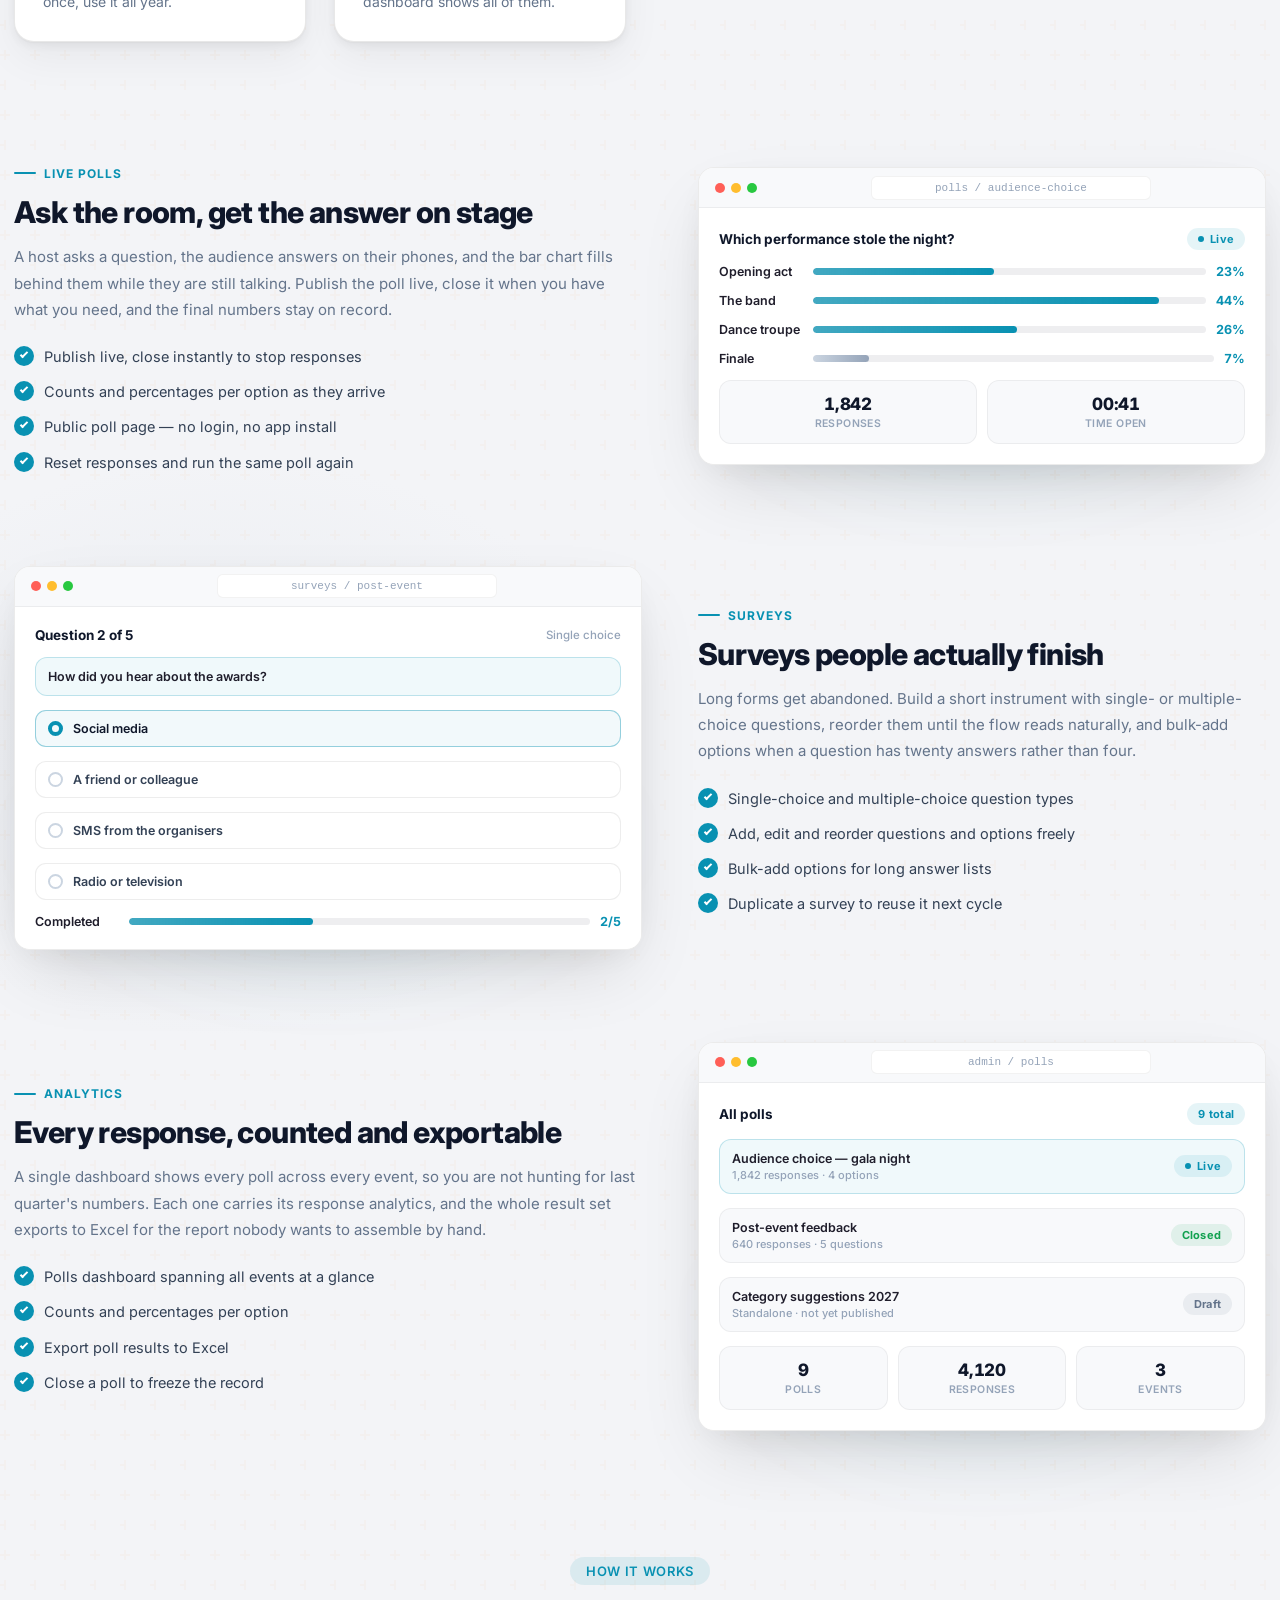
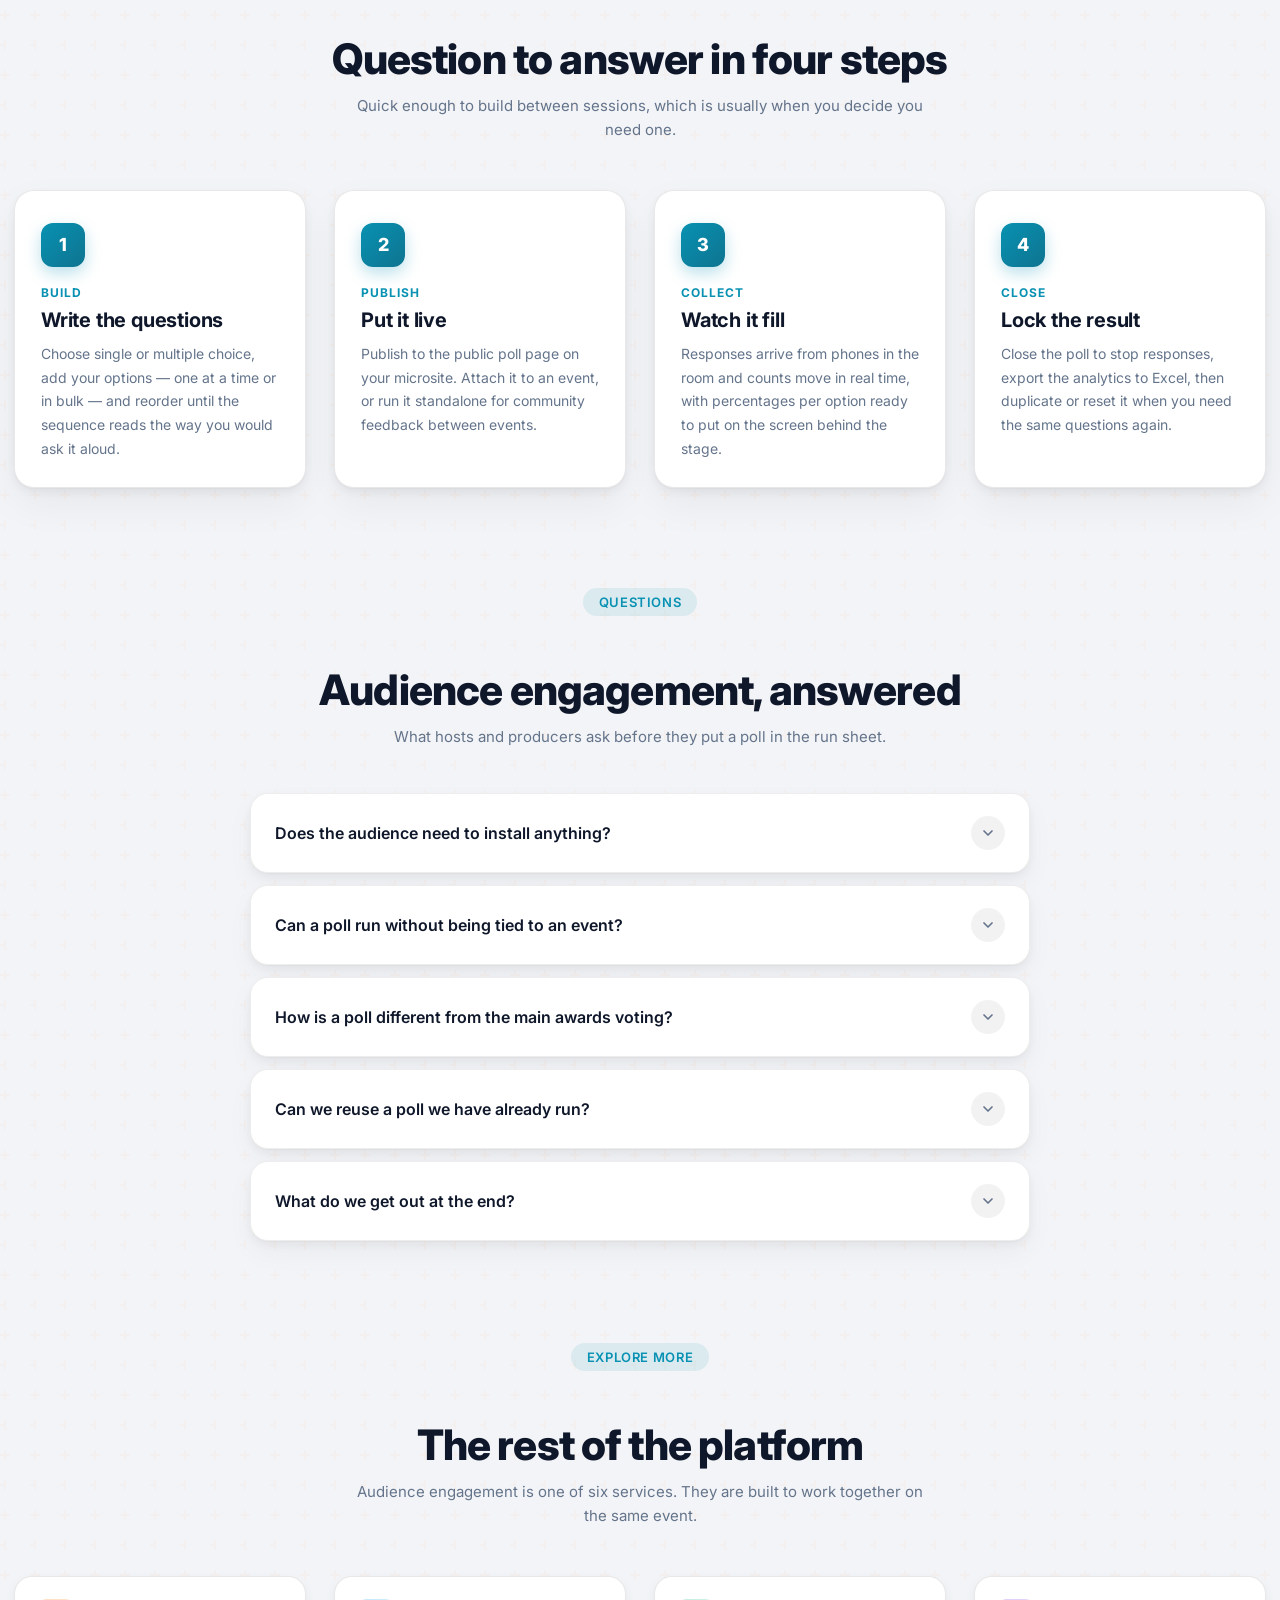
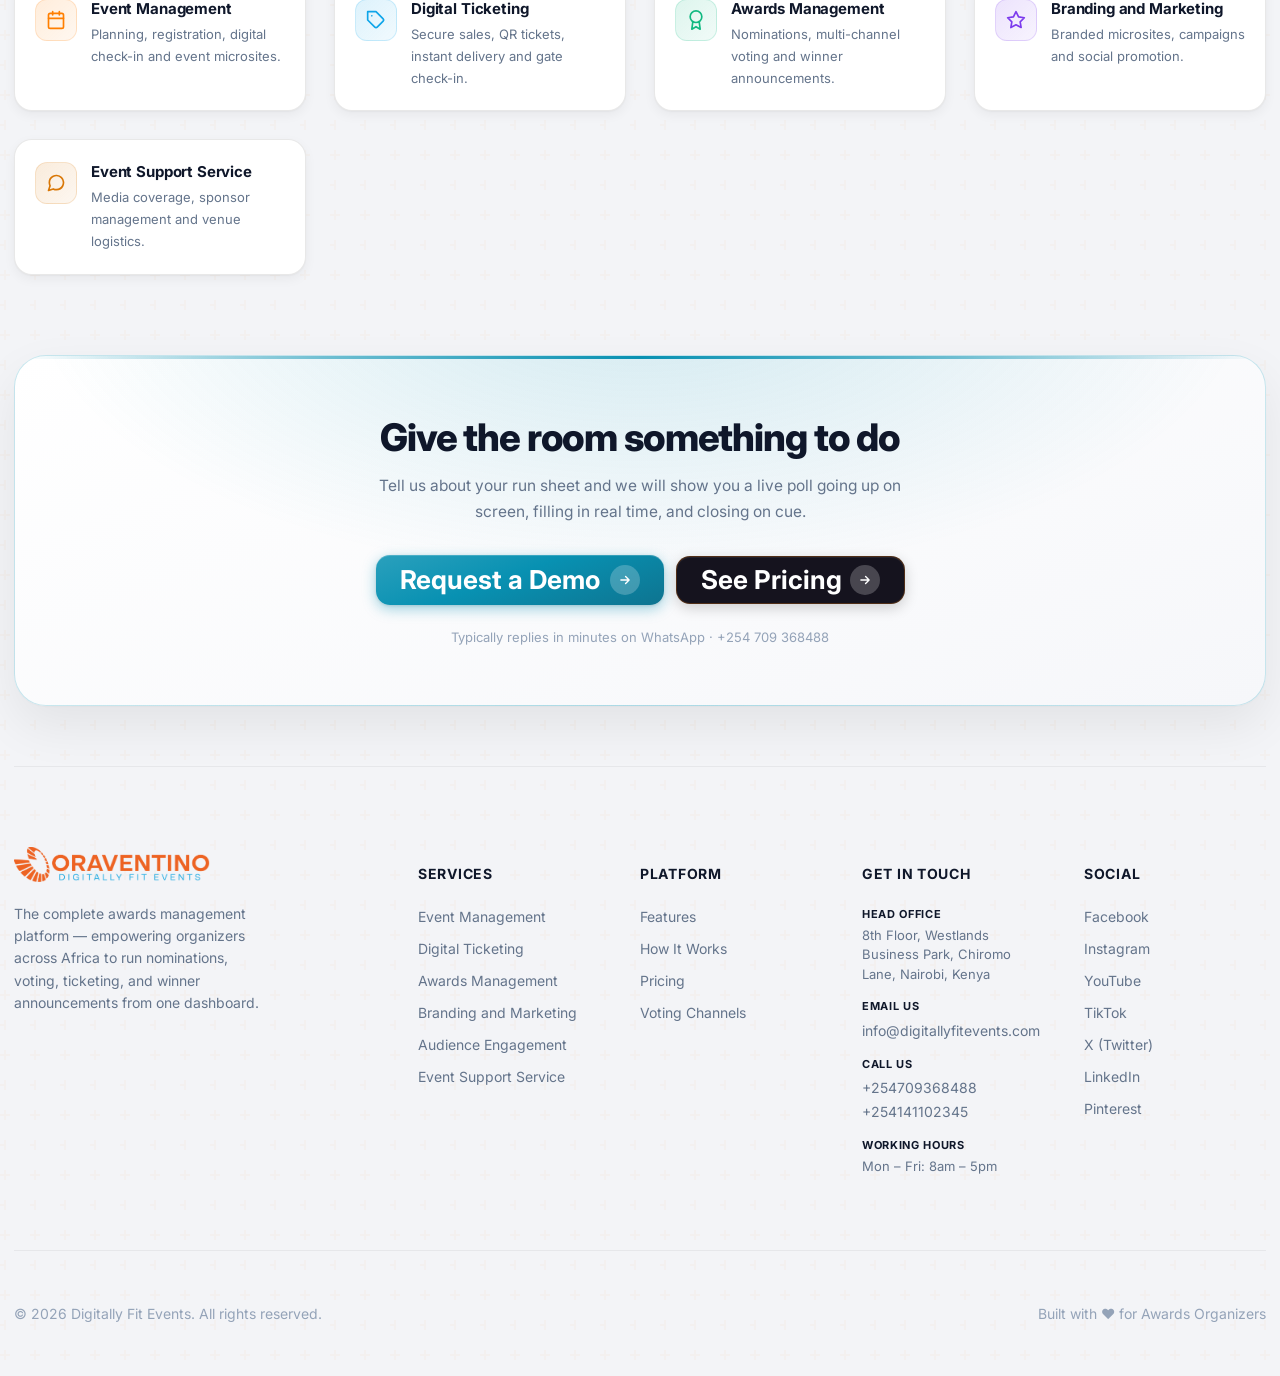
==== commit 4082c55a: "feat(contact): update footer social links and add alternate phone number +254141102345" ====
--- a/audience-engagement.html
+++ b/audience-engagement.html
@@ -3,13 +3,13 @@
 
 <head>
   <!-- Google tag (gtag.js) -->
-  <script async src="https://www.googletagmanager.com/gtag/js?id=G-R0HJPENR5Z"></script>
+  <script async src="https://www.googletagmanager.com/gtag/js?id=G-RYSYW163V1"></script>
   <script>
     window.dataLayer = window.dataLayer || [];
     function gtag(){dataLayer.push(arguments);}
     gtag('js', new Date());
 
-    gtag('config', 'G-R0HJPENR5Z');
+    gtag('config', 'G-RYSYW163V1');
   </script>
   <meta charset="UTF-8" />
   <meta name="viewport" content="width=device-width, initial-scale=1.0" />
@@ -972,6 +972,7 @@
             <li class="contact-item">
               <span class="contact-label">Call Us</span>
               <a href="tel:+254709368488" class="contact-link">+254709368488</a>
+              <a href="tel:+254141102345" class="contact-link">+254141102345</a>
             </li>
             <li class="contact-item">
               <span class="contact-label">Working Hours</span>
@@ -982,9 +983,13 @@
         <div class="footer-col">
           <h4>Social</h4>
           <ul class="footer-links">
-            <li><a href="https://www.instagram.com/digitallyfitevents/" target="_blank" rel="noopener noreferrer">Instagram</a></li>
-            <li><a href="https://x.com/DigitallyFAward" target="_blank" rel="noopener noreferrer">X (Twitter)</a></li>
-            <li><a href="https://ke.linkedin.com/company/digitally-fit-awards" target="_blank" rel="noopener noreferrer">LinkedIn</a></li>
+            <li><a href="https://www.facebook.com/oraventino" target="_blank" rel="noopener noreferrer">Facebook</a></li>
+            <li><a href="https://www.instagram.com/oraventino/" target="_blank" rel="noopener noreferrer">Instagram</a></li>
+            <li><a href="https://www.youtube.com/@Oraventino" target="_blank" rel="noopener noreferrer">YouTube</a></li>
+            <li><a href="https://www.tiktok.com/@oraventino" target="_blank" rel="noopener noreferrer">TikTok</a></li>
+            <li><a href="https://x.com/oraventino" target="_blank" rel="noopener noreferrer">X (Twitter)</a></li>
+            <li><a href="https://www.linkedin.com/company/oraventino" target="_blank" rel="noopener noreferrer">LinkedIn</a></li>
+            <li><a href="https://www.pinterest.com/oraventino/" target="_blank" rel="noopener noreferrer">Pinterest</a></li>
           </ul>
         </div>
       </div>
